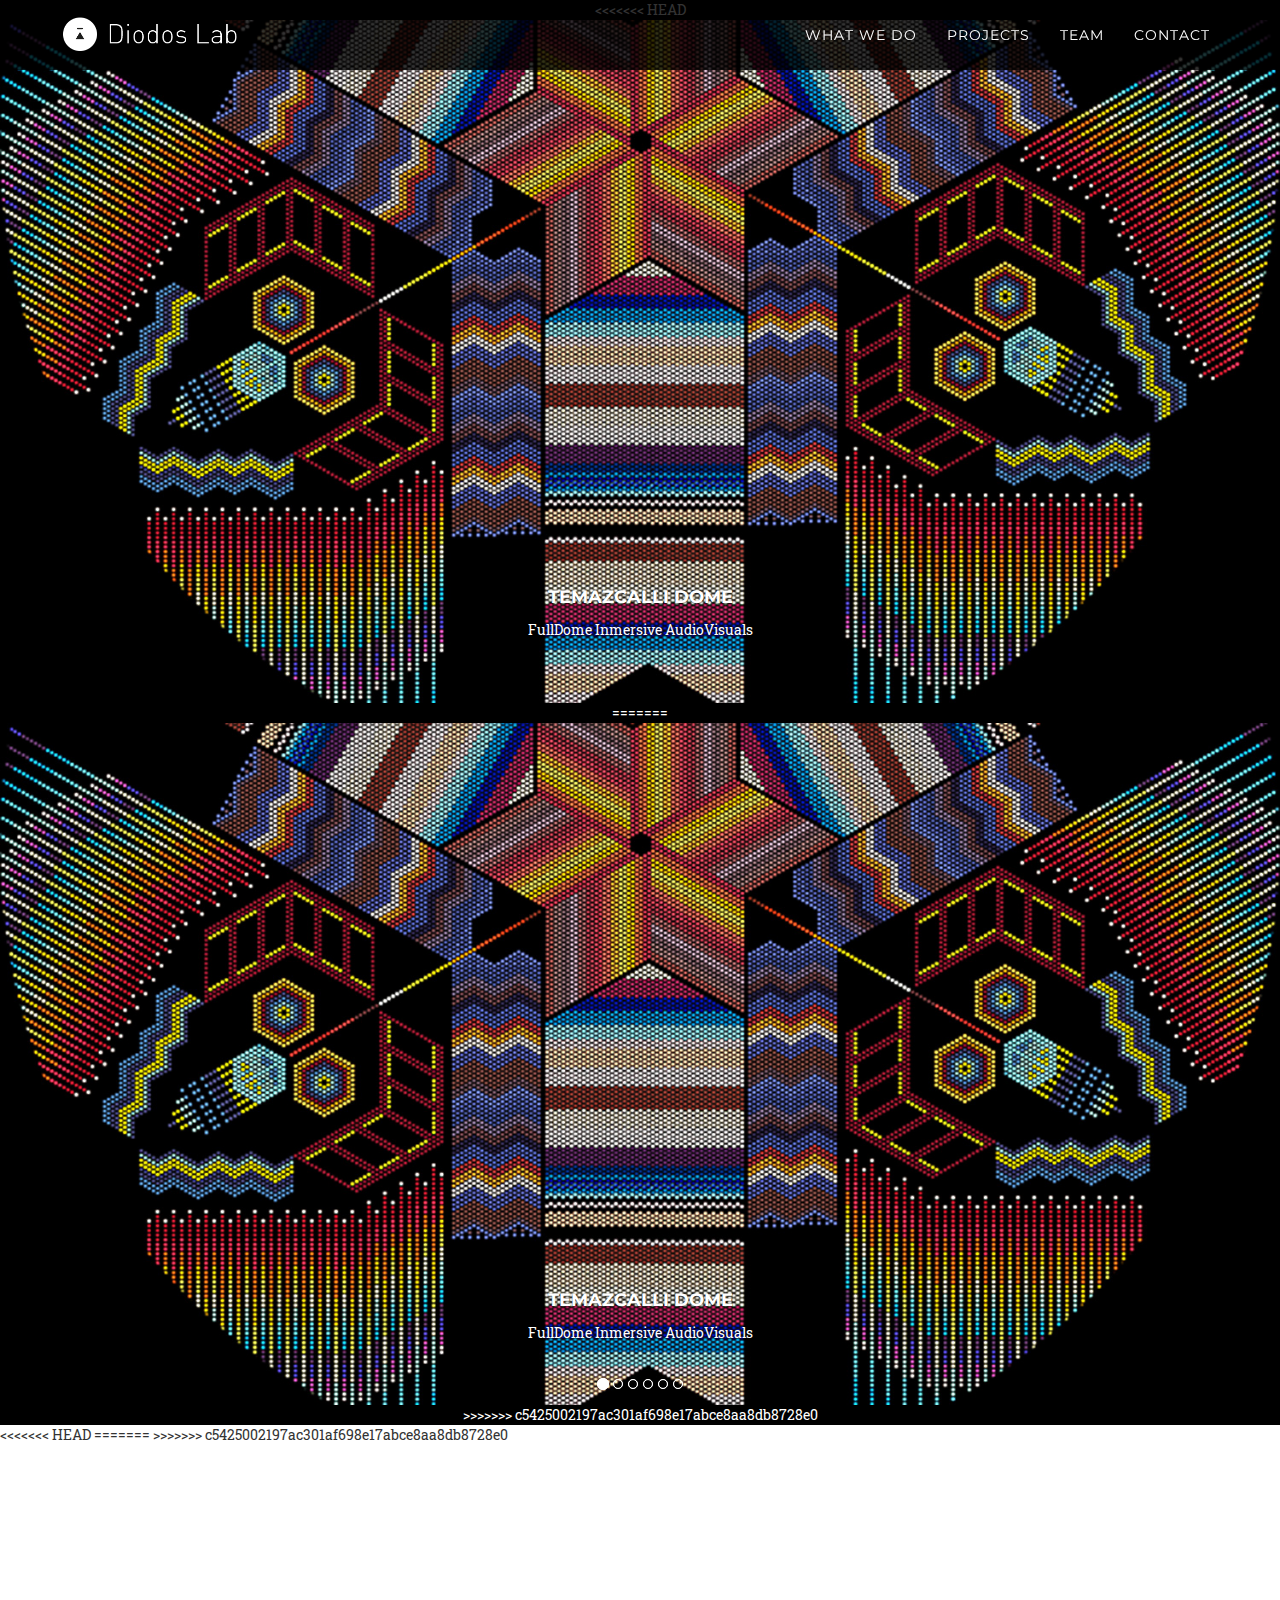
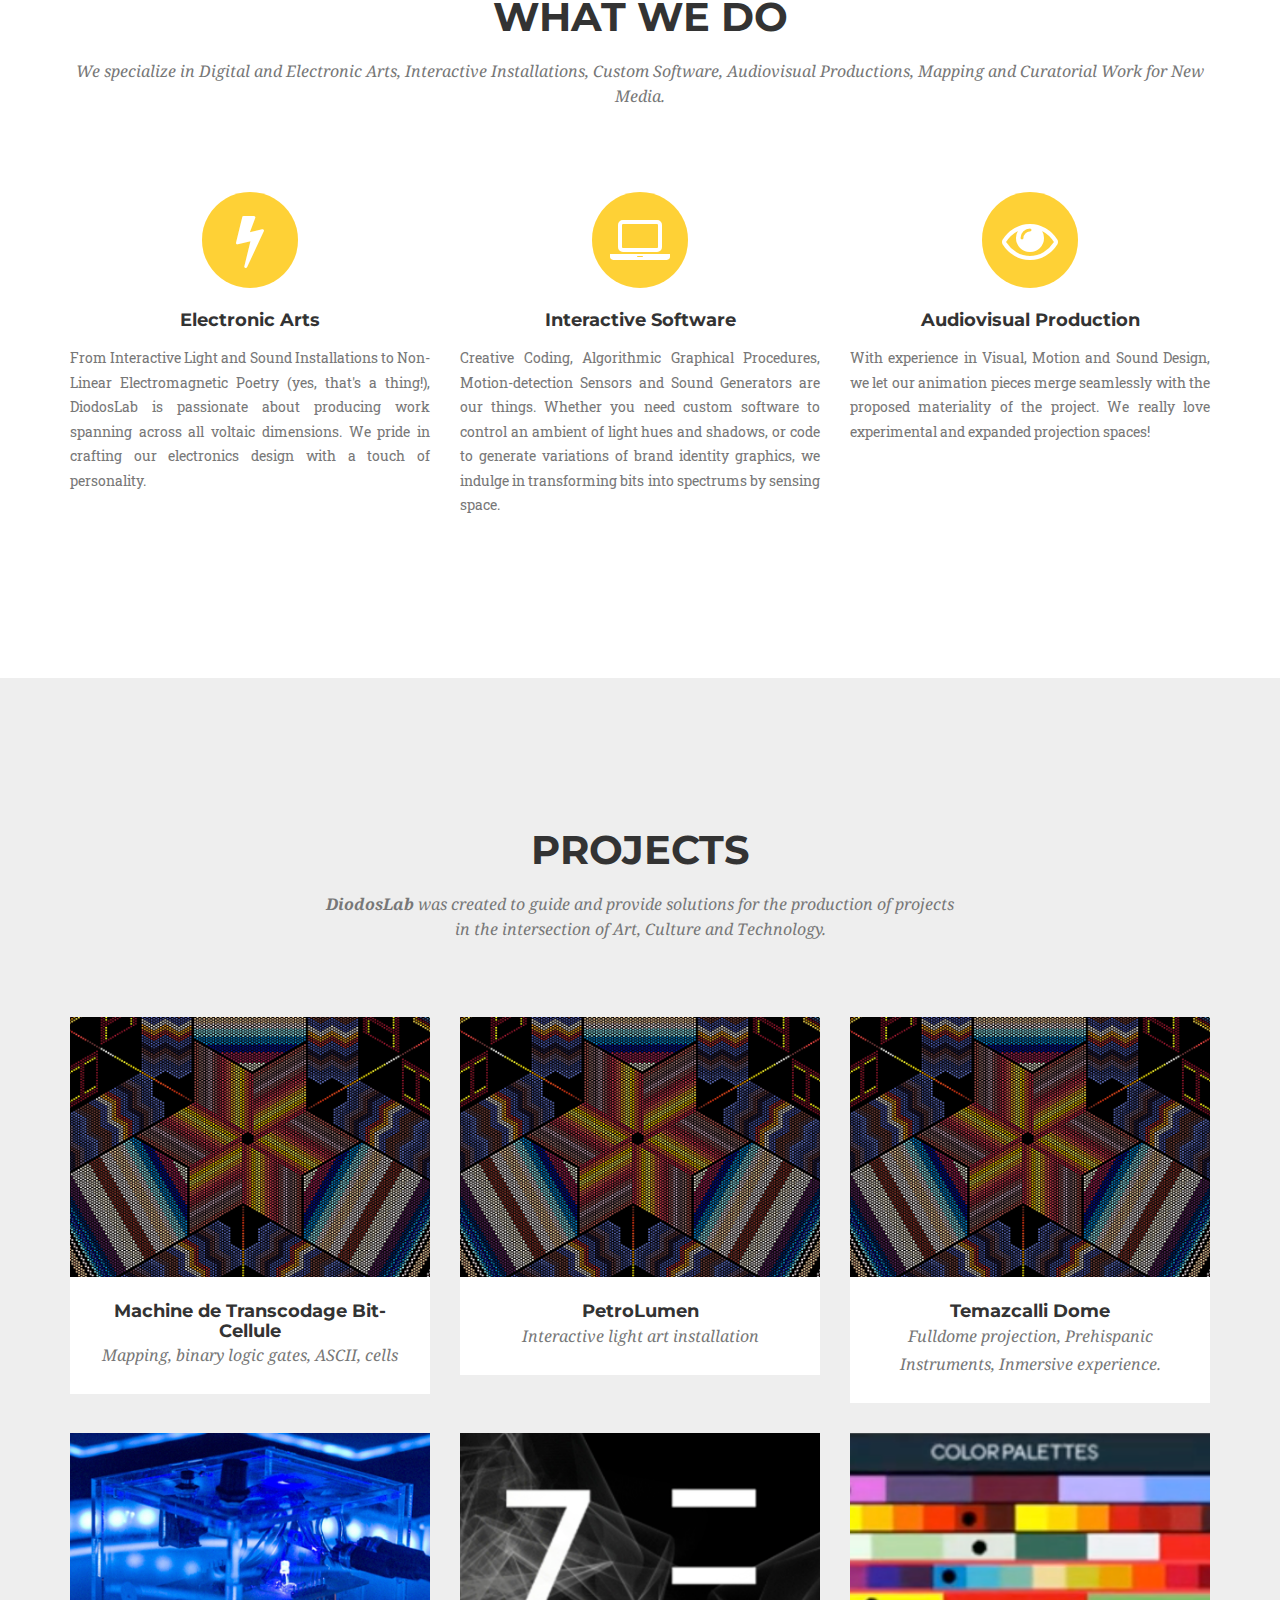
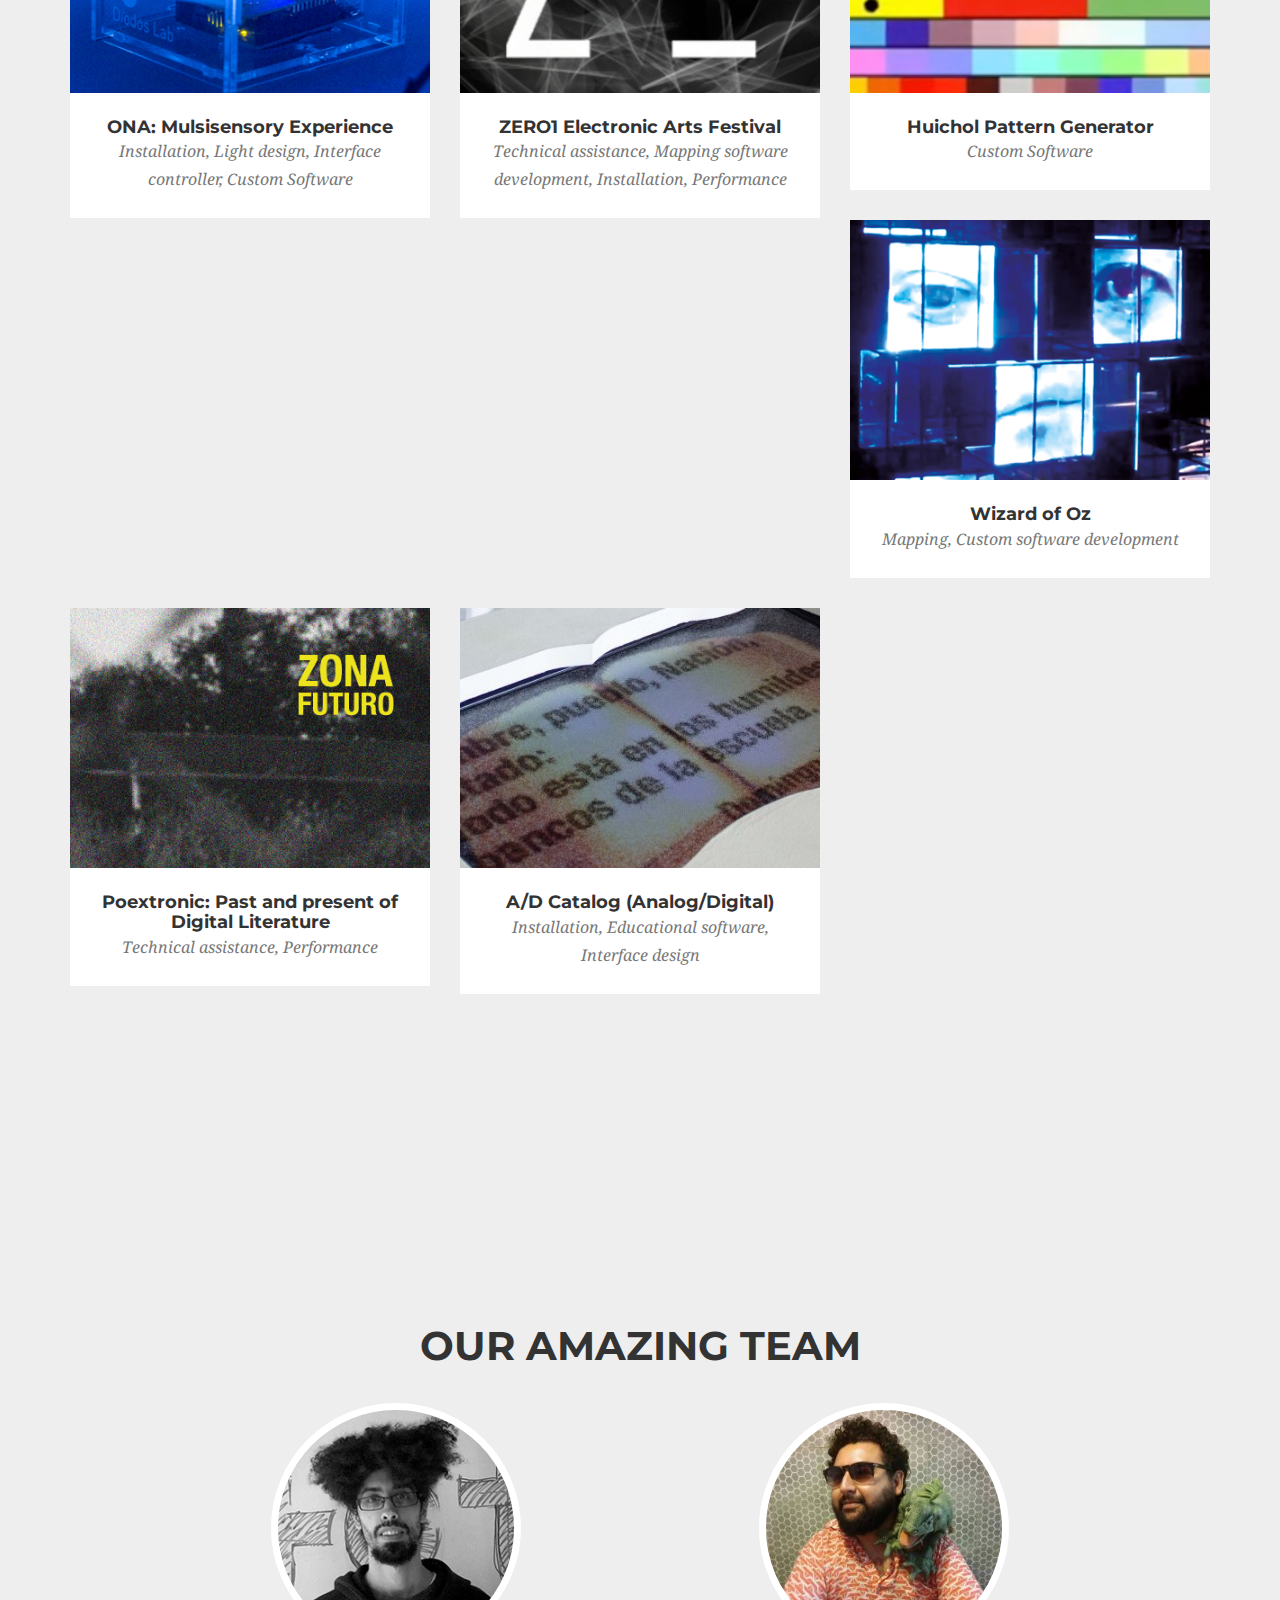
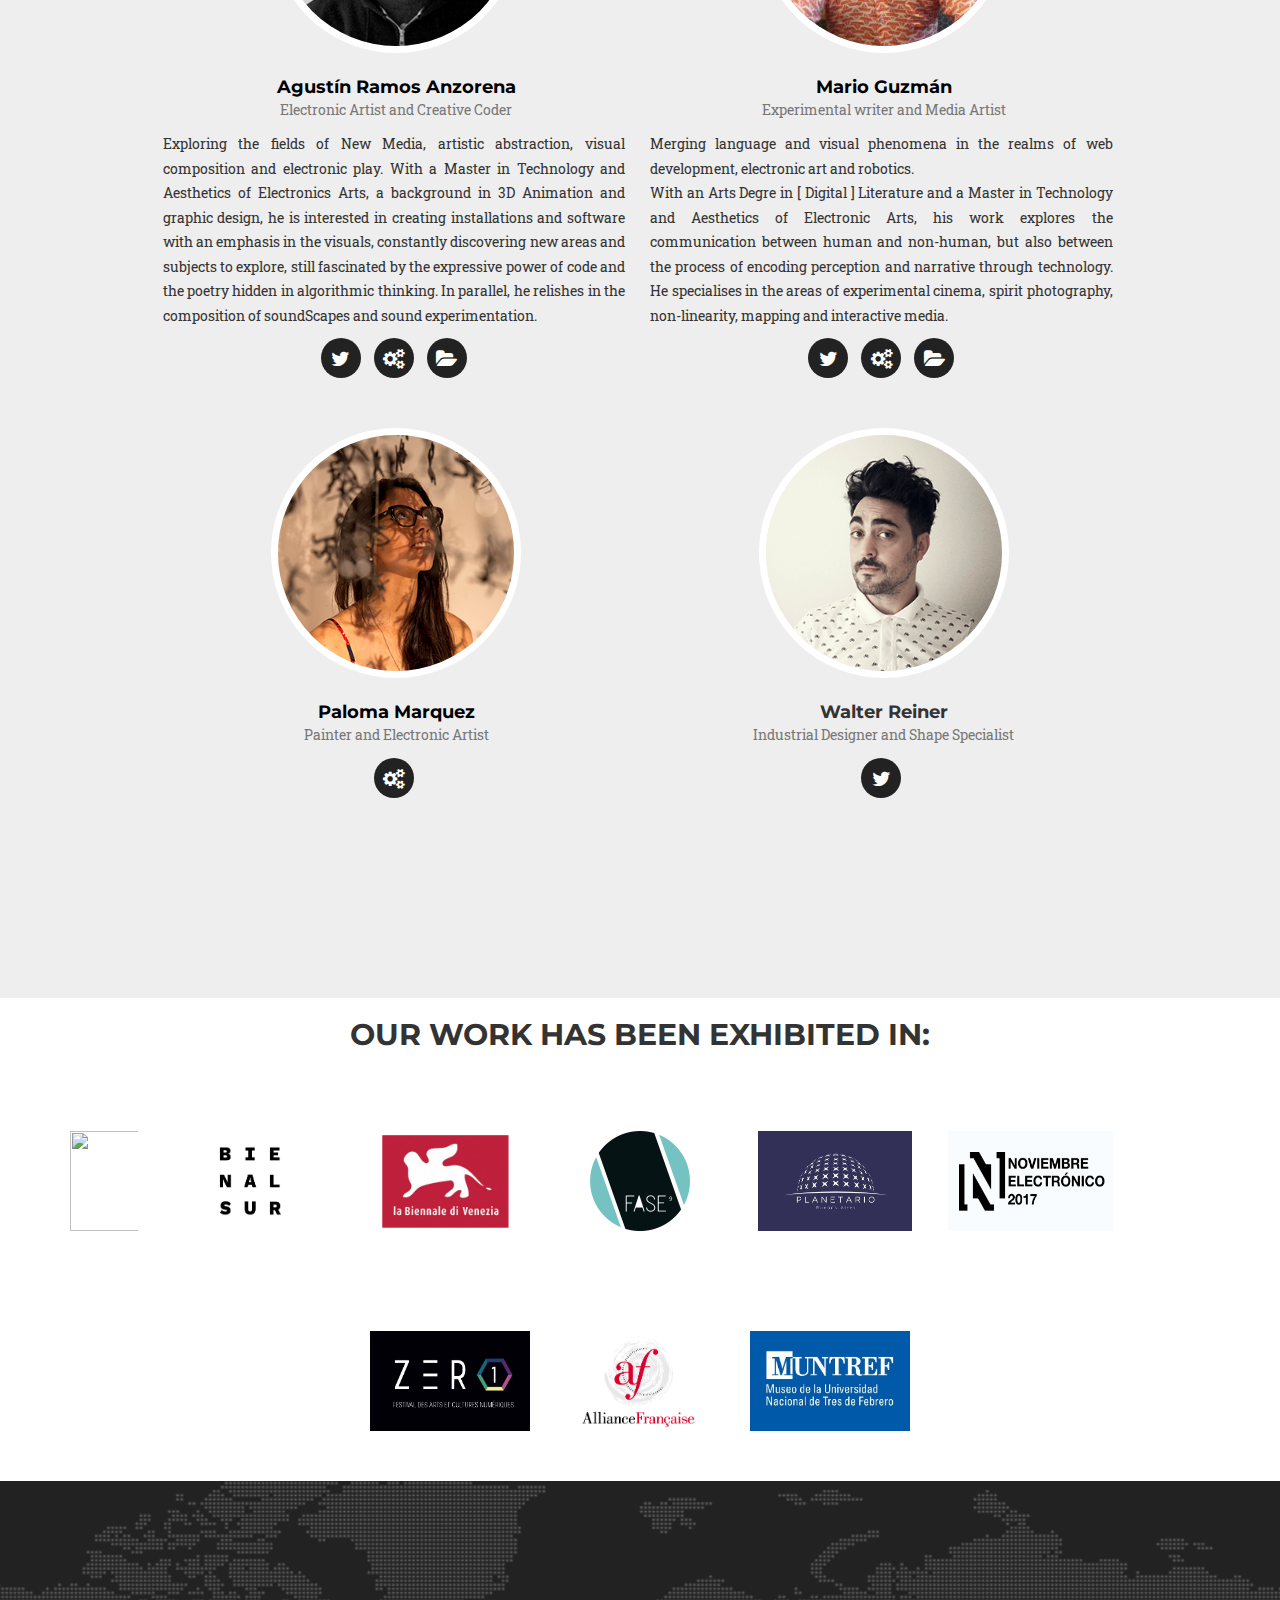
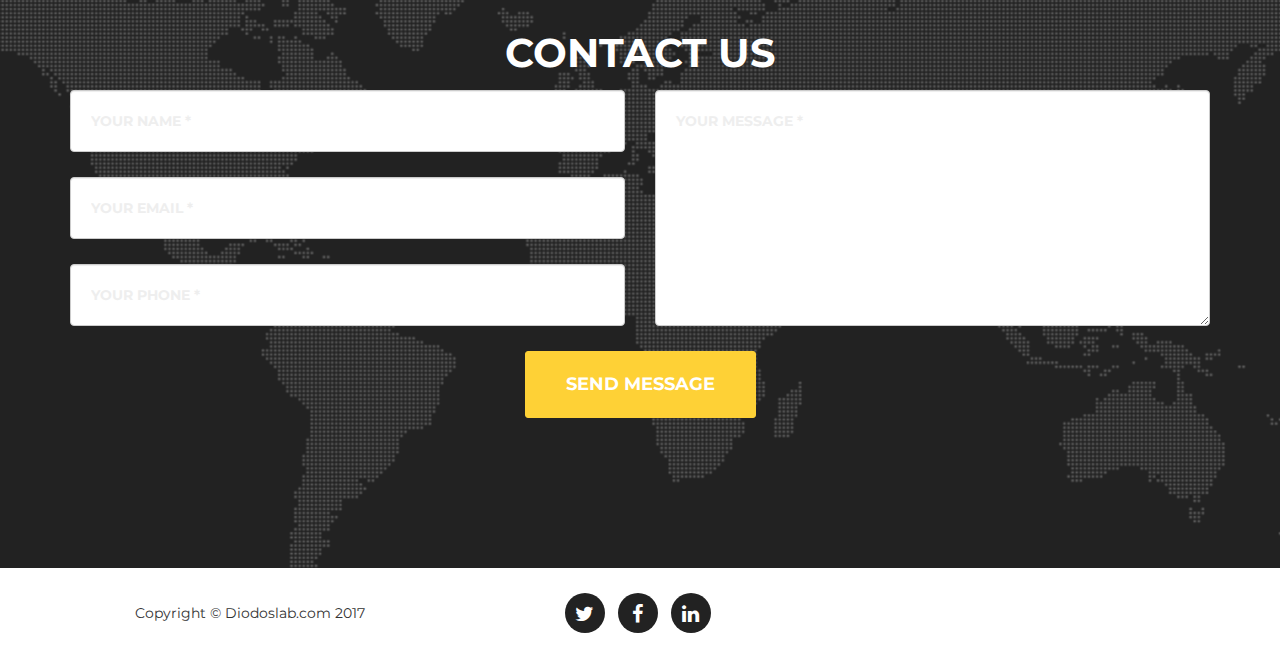
==== index.html @ c1ea4656 "cambio numero de modal" ====
<!DOCTYPE html>
<html lang="en">

<head>

  <meta charset="utf-8">
  <meta http-equiv="X-UA-Compatible" content="IE=edge">
  <meta name="viewport" content="width=device-width, initial-scale=1">
  <meta name="description" content="">
  <meta name="author" content="">

  <title>DiodosLab</title>

  <!-- Bootstrap Core CSS -->
  <link href="vendor/bootstrap/css/bootstrap.min.css" rel="stylesheet">

  <!-- Custom Fonts -->
  <link href="vendor/font-awesome/css/font-awesome.min.css" rel="stylesheet" type="text/css">
  <link href="https://fonts.googleapis.com/css?family=Montserrat:400,700" rel="stylesheet" type="text/css">
  <link href='https://fonts.googleapis.com/css?family=Kaushan+Script' rel='stylesheet' type='text/css'>
  <link href='https://fonts.googleapis.com/css?family=Droid+Serif:400,700,400italic,700italic' rel='stylesheet' type='text/css'>
  <link href='https://fonts.googleapis.com/css?family=Roboto+Slab:400,100,300,700' rel='stylesheet' type='text/css'>

  <!-- Theme CSS -->
  <link href="css/agency.min.css" rel="stylesheet">
  <link href="css/estilos.css" rel="stylesheet">


  <!-- HTML5 Shim and Respond.js IE8 support of HTML5 elements and media queries -->
  <!-- WARNING: Respond.js doesn't work if you view the page via file:// -->
  <!--[if lt IE 9]>
        <script src="https://oss.maxcdn.com/libs/html5shiv/3.7.0/html5shiv.js"></script>
        <script src="https://oss.maxcdn.com/libs/respond.js/1.4.2/respond.min.js"></script>
    <![endif]-->

</head>

<body id="page-top" class="index">

  <!-- Navigation -->
  <nav id="mainNav" class="navbar navbar-default navbar-custom navbar-fixed-top">
    <div class="container">
      <!-- Brand and toggle get grouped for better mobile display -->
      <div class="navbar-header page-scroll">
        <button type="button" class="navbar-toggle" data-toggle="collapse" data-target="#bs-example-navbar-collapse-1">
                    <span class="sr-only">Toggle navigation</span> Menu <i class="fa fa-bars"></i>
                </button>
        <a class="navbar-brand page-scroll" href="#page-top"><img src="img/logos/DiodosLab_Logo_Blanco.png" height="35px"></a>
      </div>

      <!-- Collect the nav links, forms, and other content for toggling -->
      <div class="collapse navbar-collapse" id="bs-example-navbar-collapse-1">
        <ul class="nav navbar-nav navbar-right">
          <li class="hidden">
            <a href="#page-top"></a>
          </li>
          <li>
            <a class="page-scroll" href="#services">What We Do</a>
          </li>
          <li>
            <a class="page-scroll" href="#portfolio">Projects</a>
          </li>
          <!-- <li>
            <a class="page-scroll" href="#about">About</a>
          </li> -->
          <li>
            <a class="page-scroll" href="#team">Team</a>
          </li>
          <li>
            <a class="page-scroll" href="#contact">Contact</a>
          </li>
        </ul>
      </div>
      <!-- /.navbar-collapse -->
    </div>
    <!-- /.container-fluid -->
  </nav>

  <!-- Header -->
  <header>
<<<<<<< HEAD
      <div id="carouselHeader" class="carousel slide" data-ride="carousel">
          <!-- Indicators -->
          <ol class="carousel-indicators">
            <li data-target="#carouselHeader" data-slide-to="0" class="active"></li>
            <li data-target="#carouselHeader" data-slide-to="1"></li>
            <li data-target="#carouselHeader" data-slide-to="2"></li>
            <li data-target="#carouselHeader" data-slide-to="3"></li>
            <li data-target="#carouselHeader" data-slide-to="4"></li>
            <li data-target="#carouselHeader" data-slide-to="5"></li>
          </ol>

          <!-- Wrapper for slides -->
          <div class="carousel-inner">
            <div class="item active">
              <img src="img/coverPics/temazcalli_0.jpg" alt="Temazcalli Dome">
              <div class="carousel-caption">
                <h4>Temazcalli Dome</h4>
                <p>FullDome Inmersive AudioVisuals</p>
              </div>
            </div>

            <div class="item">
              <img src="img/coverPics/onas_0.jpg" alt="Onas Project">
              <div class="carousel-caption">
                <h4>Onas</h4>
                <p>Lighting setup for multisensory experience at Venice Biennale</p>
              </div>
            </div>

            <div class="item">
              <img src="img/coverPics/cristalCosmico_0.jpg" alt="Cosmic Crystal">
              <div class="carousel-caption">
                <h4>Cosmic Crystal</h4>
                <p>Mapping a surreal meditative moment</p>
              </div>
            </div>

            <div class="item">
              <img src="img/coverPics/petroLumen_0.jpg" alt="PetroLumen">
              <div class="carousel-caption">
                <h4>PetroLumen</h4>
                <p>Interactive Light Art Installation</p>
              </div>
            </div>
=======
    <div id="carouselHeader" class="carousel slide" data-ride="carousel">
      <!-- Indicators -->
      <ol class="carousel-indicators">
        <li data-target="#carouselHeader" data-slide-to="0" class="active"></li>
        <li data-target="#carouselHeader" data-slide-to="1"></li>
        <li data-target="#carouselHeader" data-slide-to="2"></li>
        <li data-target="#carouselHeader" data-slide-to="3"></li>
        <li data-target="#carouselHeader" data-slide-to="4"></li>
        <li data-target="#carouselHeader" data-slide-to="5"></li>
      </ol>

      <!-- Wrapper for slides -->
      <div class="carousel-inner">
        <div class="item active">
          <img src="img/coverPics/temazcalli_0.jpg" alt="Temazcalli Dome">
          <div class="carousel-caption">
            <h4>Temazcalli Dome</h4>
            <p>FullDome Inmersive AudioVisuals</p>
          </div>
        </div>

        <div class="item">
          <img src="img/coverPics/onas_0.jpg" alt="Onas Project">
          <div class="carousel-caption">
            <h4>Onas</h4>
            <p>Lighting setup for multisensory experience at Venice Biennale</p>
          </div>
        </div>
>>>>>>> c5425002197ac301af698e17abce8aa8db8728e0

        <div class="item">
          <img src="img/coverPics/cristalCosmico_0.jpg" alt="Cosmic Crystal">
          <div class="carousel-caption">
            <h4>Cosmic Crystal</h4>
            <p>Mapping a surreal meditative moment</p>
          </div>
        </div>

        <div class="item">
          <img src="img/coverPics/petroLumen_0.jpg" alt="PetroLumen">
          <div class="carousel-caption">
            <h4>PetroLumen</h4>
            <p>Interactive Light Art Installation</p>
          </div>
        </div>

        <div class="item">
          <img src="img/coverPics/quetzaBot_0.jpg" alt="Quetzacoatl-bot">
          <div class="carousel-caption">
            <h4>Quetzalcoatl-bot</h4>
            <p>Robotic and sensory Art Installation</p>
          </div>
<<<<<<< HEAD

          <!-- Left and right controls -->
          <!-- <a class="left carousel-control" href="#carouselHeader" data-slide="prev">
=======
        </div>

        <div class="item">
          <img src="img/coverPics/wizard_0.jpg" alt="Wizard of Oz">
          <div class="carousel-caption">
            <h4>Wizard of Oz</h4>
            <p>Mapping Installation for Architectural Studies</p>
          </div>
        </div>
      </div>

      <!-- Left and right controls -->
      <!-- <a class="left carousel-control" href="#carouselHeader" data-slide="prev">
>>>>>>> c5425002197ac301af698e17abce8aa8db8728e0
            <span class="glyphicon glyphicon-chevron-left"></span>
            <span class="sr-only">Previous</span>
          </a>
          <a class="right carousel-control" href="#carouselHeader" data-slide="next">
            <span class="glyphicon glyphicon-chevron-right"></span>
            <span class="sr-only">Next</span>
          </a> -->
    </div>
    <!-- <div class="container">
      <div class="intro-text">
        <div class="intro-lead-in">Welcome to Diodos Lab</div>
        <div class="intro-heading">We make new media shine!</div>
        <a href="#services" class="page-scroll btn btn-xl">Tell Me More</a>
      </div>
    </div> -->
  </header>

  <!-- <div class="row"> -->

<<<<<<< HEAD
    <!-- </div> -->
=======
  <!-- </div> -->
>>>>>>> c5425002197ac301af698e17abce8aa8db8728e0
  <!-- Services Section -->
  <section id="services">
    <div class="container">
      <div class="row">
        <div class="col-lg-12 text-center">
          <h2 class="section-heading">What We Do</h2>
          <h3 class="section-subheading text-muted">We specialize in Digital and Electronic Arts, Interactive Installations, Custom Software, Audiovisual Productions, Mapping and Curatorial Work for New Media.
        </div>
      </div>
      <div class="row text-center">
        <div class="col-md-4">
            <span class="fa-stack fa-4x">
                          <i class="fa fa-circle fa-stack-2x text-primary"></i>
                          <i class="fa fa-bolt fa-stack-1x fa-inverse"></i>
                      </span>
            <h4 class="service-heading">Electronic Arts</h4>
            <p class="text-muted text-justify">From Interactive Light and Sound Installations to Non-Linear Electromagnetic Poetry (yes, that's a thing!), DiodosLab is passionate about producing work spanning across all voltaic dimensions.
              We pride in crafting our electronics design with a touch of personality.</p>
        </div>
          <div class="col-md-4">
              <span class="fa-stack fa-4x">
                            <i class="fa fa-circle fa-stack-2x text-primary"></i>
                            <i class="fa fa-laptop fa-stack-1x fa-inverse"></i>
                        </span>
              <h4 class="service-heading">Interactive Software</h4>
              <p class="text-muted text-justify">Creative Coding, Algorithmic Graphical Procedures, Motion-detection Sensors and Sound Generators are our things.
                Whether you need custom software to control an ambient of light hues and shadows, or code to generate variations of brand identity graphics, we indulge in transforming bits into spectrums by sensing space.</p>
            </div>
        <div class="col-md-4">
          <span class="fa-stack fa-4x">
                        <i class="fa fa-circle fa-stack-2x text-primary"></i>
                        <i class="fa fa-eye fa-stack-1x fa-inverse"></i>
                    </span>
          <h4 class="service-heading">Audiovisual Production</h4>
          <p class="text-muted text-justify">With experience in Visual, Motion and Sound Design, we let our animation pieces merge seamlessly with the proposed materiality of the project. We really love experimental and expanded projection spaces!</p>
        </div>
      </div>
    </div>
  </section>

  <!-- Portfolio Grid Section -->

  <section id="portfolio" class="bg-light-gray">
    <div class="container">

      <div class="row">
        <div class="col-lg-12 text-center">
          <h2 class="section-heading">Projects</h2>
          <h3 class="section-subheading text-muted"><strong>DiodosLab</strong> was created to guide and provide solutions for the production of projects<br> in the intersection of Art, Culture and Technology.</h3>
        </div>
      </div>

      <div class="row">

        <div class="col-md-4 col-sm-6 portfolio-item">
          <a href="#portfolioModal9" class="portfolio-link" data-toggle="modal">
            <div class="portfolio-hover">
              <div class="portfolio-hover-content">
                <i class="fa fa-plus fa-3x"></i>
              </div>
            </div>
            <img src="img/portfolio/temazcalli/temazcalli_1.png" class="img-responsive" alt="">
          </a>
          <div class="portfolio-caption">
            <h4>Machine de Transcodage Bit-Cellule</h4>
            <p class="text-muted">Mapping, binary logic gates, ASCII, cells</p>
          </div>
        </div>

        <div class="col-md-4 col-sm-6 portfolio-item">
          <a href="#portfolioModal1" class="portfolio-link" data-toggle="modal">
            <div class="portfolio-hover">
              <div class="portfolio-hover-content">
                <i class="fa fa-plus fa-3x"></i>
              </div>
            </div>
            <img src="img/portfolio/temazcalli/temazcalli_1.png" class="img-responsive" alt="">
          </a>
          <div class="portfolio-caption">
            <h4>PetroLumen</h4>
            <p class="text-muted">Interactive light art installation</p>
          </div>
        </div>



        <div class="col-md-4 col-sm-6 portfolio-item">
          <a href="#portfolioModal1" class="portfolio-link" data-toggle="modal">
            <div class="portfolio-hover">
              <div class="portfolio-hover-content">
                <i class="fa fa-plus fa-3x"></i>
              </div>
            </div>
            <img src="img/portfolio/temazcalli/temazcalli_1.png" class="img-responsive" alt="">
          </a>
          <div class="portfolio-caption">
            <h4>Temazcalli Dome</h4>
            <p class="text-muted">Fulldome projection, Prehispanic Instruments, Inmersive experience.</p>
          </div>
        </div>


        <div class="col-md-4 col-sm-6 portfolio-item">
          <a href="#portfolioModal2" class="portfolio-link" data-toggle="modal">
            <div class="portfolio-hover">
              <div class="portfolio-hover-content">
                <i class="fa fa-plus fa-3x"></i>
              </div>
            </div>
            <img src="img/portfolio/ona/onas-fotos-2-of-4.jpg" class="img-responsive" alt="">
          </a>
          <div class="portfolio-caption">
            <h4>ONA: Mulsisensory Experience</h4>
            <p class="text-muted">Installation, Light design, Interface controller, Custom Software</p>
          </div>
        </div>

        <div class="col-md-4 col-sm-6 portfolio-item">
          <a href="#portfolioModal3" class="portfolio-link" data-toggle="modal">
            <div class="portfolio-hover">
              <div class="portfolio-hover-content">
                <i class="fa fa-plus fa-3x"></i>
              </div>
            </div>
            <img src="img/portfolio/zero1/zero1.png" class="img-responsive" alt="">
          </a>
          <div class="portfolio-caption">
            <h4>ZERO1 Electronic Arts Festival</h4>
            <p class="text-muted">Technical assistance, Mapping software development, Installation, Performance</p>
          </div>
        </div>

        <div class="col-md-4 col-sm-6 portfolio-item">
          <a href="#portfolioModal4" class="portfolio-link" data-toggle="modal">
            <div class="portfolio-hover">
              <div class="portfolio-hover-content">
                <i class="fa fa-plus fa-3x"></i>
              </div>
            </div>
            <img src="img/portfolio/huichol_generator/huichol_generator_mini.png" class="img-responsive" alt="">
          </a>
          <div class="portfolio-caption">
            <h4>Huichol Pattern Generator</h4>
            <p class="text-muted">Custom Software</p>
          </div>
        </div>
        <div class="col-md-4 col-sm-6 portfolio-item">
          <a href="#portfolioModal5" class="portfolio-link" data-toggle="modal">
            <div class="portfolio-hover">
              <div class="portfolio-hover-content">
                <i class="fa fa-plus fa-3x"></i>
              </div>
            </div>
            <img src="img/portfolio/wizard_of_oz/wizard.png" class="img-responsive" alt="">
          </a>
          <div class="portfolio-caption">
            <h4>Wizard of Oz</h4>
            <p class="text-muted">Mapping, Custom software development</p>
          </div>
        </div>

        <div class="col-md-4 col-sm-6 portfolio-item">
          <a href="#portfolioModal6" class="portfolio-link" data-toggle="modal">
            <div class="portfolio-hover">
              <div class="portfolio-hover-content">
                <i class="fa fa-plus fa-3x"></i>
              </div>
            </div>
            <img src="img/portfolio/poextronica/banner_poextronica_mini.jpg" class="img-responsive" alt="">
          </a>
          <div class="portfolio-caption">
            <h4>Poextronic: Past and present of Digital Literature</h4>
            <p class="text-muted">Technical assistance, Performance</p>
          </div>
        </div>

        <div class="col-md-4 col-sm-6 portfolio-item">
          <a href="#portfolioModal7" class="portfolio-link" data-toggle="modal">
            <div class="portfolio-hover">
              <div class="portfolio-hover-content">
                <i class="fa fa-plus fa-3x"></i>
              </div>
            </div>
            <img src="img/portfolio/biblioteca/catalogo-baja-4-of-9.jpg" class="img-responsive" alt="">
          </a>
          <div class="portfolio-caption">
            <h4>A/D Catalog (Analog/Digital)</h4>
            <p class="text-muted">Installation, Educational software, Interface design</p>
          </div>
        </div>

      </div>

    </div>

</section>

  <!-- Team Section -->
  <section id="team" class="bg-light-gray">
    <div class="container">
      <div class="row">
        <div class="col-lg-12 text-center">
          <h2 class="section-heading">Our Amazing Team</h2>
          <br>
          <!-- <h3 class="section-subheading text-muted">Lorem ipsum dolor sit amet consectetur.</h3> -->
        </div>
      </div>
      <div class="row">
        <!-- <div class="col-sm-4">
                    <div class="team-member">
                        <img src="img/team/1.jpg" class="img-responsive img-circle" alt="">
                        <h4>Kay Garland</h4>
                        <p class="text-muted">Lead Designer</p>
                        <ul class="list-inline social-buttons">
                            <li><a href="#"><i class="fa fa-twitter"></i></a>
                            </li>
                            <li><a href="#"><i class="fa fa-facebook"></i></a>
                            </li>
                            <li><a href="#"><i class="fa fa-linkedin"></i></a>
                            </li>
                        </ul>
                    </div>
                </div> -->

        <!-- TEAM AGUSTIN -->
        <div class="col-sm-5 col-sm-offset-1">
          <div class="team-member">
            <img src="img/team/agus.jpg" class="img-responsive img-circle" alt="Agustín Ramos Anzorena" height="250" width="250">
            <a href="http://www.pleek.net/" style="color: rgb(0,0,0)">
              <h4>Agustín Ramos Anzorena</h4></a>
            <p class="text-muted">Electronic Artist and Creative Coder</p>
            <ul class="list-inline social-buttons">
              <div class="text-justify">
                <p>Exploring the fields of New Media, artistic abstraction, visual composition and electronic play. With a Master in Technology and Aesthetics of Electronics Arts, a background in 3D Animation and graphic design, he is interested in creating
                  installations and software with an emphasis in the visuals, constantly discovering new areas and subjects to explore, still fascinated by the expressive power of code and the poetry hidden in algorithmic thinking. In parallel, he relishes
                  in the composition of soundScapes and sound experimentation.</p>
                <!-- <p>With a Master in Technology and Aesthetics of Electronics Arts, Agustín Ramos Anzorena is an electronic artist that loves to explores light, shape and abstraction in visual composition. He is interested in the creation of small to medium spatial immersive experiences, as well as in the nature of computational procedures.<br>
                  He also dictates subjects on Creative Programming techniques at Masters level at the National University of Tres de Febrero (UNTREF).<br><br>
                    His residencies and artistic development programmes include: School for Poetic Computation (New York, USA), Center for Digital Arts and Experimental Media (University of Washington, Seattle, USA), Centre Intermondes “Espace International de Résidence Artistique” within Festival Zero1 (La Rochelle, France), the Understanding Visual Music International Conference for FullDome Projections, and the 2018/2019 INNOVART French/Argentinian Programme for artistic and scientific innovation research grant.<br><br>
                    His work has been exhibited in electronic art festivals in Buenos Aires, New York, France, Mexico and Brazil.</p> -->
              </div>
              <li><a href="#"><i class="fa fa-twitter"></i></a>
              </li>
              <li><a href="http://www.pleek.net/"><i class="fa fa-gears"></i></a>
              </li>
              <li><a href="http://www.pleek.net/"><i class="fa fa-folder-open"></i></a>
              </li>
            </ul>
          </div>
        </div>

        <!-- TEAM MARIO -->
        <div class="col-sm-5 col-sm-offset-">
          <div class="team-member">
            <img src="img/team/mario.jpg" class="img-responsive img-circle" alt="Mario Guzman" height="250" width="250">

            <a href="http://www.mario-guzman.com" style="color: rgb(0,0,0)">
              <h4>Mario Guzmán</h4></a>
            <p class="text-muted">Experimental writer and Media Artist</p>
            <ul class="list-inline social-buttons">
              <div class="text-justify">
                <p>Merging language and visual phenomena in the realms of web development, electronic art and robotics. <br> With an Arts Degre in [ Digital ] Literature and a Master in Technology and Aesthetics of Electronic Arts, his work explores the
                  communication between human and non-human, but also between the process of encoding perception and narrative through technology. He specialises in the areas of experimental cinema, spirit photography, non-linearity, mapping and interactive
                  media.
                </p>
              </div>
              <li><a href="https://twitter.com/marioguzzzman"><i class="fa fa-twitter"></i></a>
              </li>
              <li><a href="http://www.mario-guzman.com"><i class="fa fa-gears"></i></a>
              </li>
              <li><a href="https://about.me/mario.guzman"><i class="fa fa-folder-open"></i></a>
              </li>
            </ul>
          </div>
        </div>
      </div>

      <div class="row">

        <!-- TEAM PALOMA -->
        <div class="col-sm-5 col-sm-offset-1">
          <div class="team-member">
            <img src="img/team/paloma.png" class="img-responsive img-circle" alt="Paloma Marquez" height="250" width="250">

            <a href="http://www.palomamarquez.com.ar" style="color: rgb(0,0,0)">
              <h4>Paloma Marquez</h4></a>
            <p class="text-muted">Painter and Electronic Artist</p>
            <ul class="list-inline social-buttons">
              <div class="text-justify">
                <!-- <p>PALOMA MARQUEZ PROFILE DESCRIPTION</p> -->
              </div>
              <!-- <li><a href="https://twitter.com/marioguzzzman"><i class="fa fa-twitter"></i></a>
              </li> -->
              <li><a href="http://www.palomamarquez.com.ar"><i class="fa fa-gears"></i></a>
                <!-- </li>
              <li><a href="#"><i class="fa fa-folder-open"></i></a>
              </li> -->
            </ul>
          </div>
        </div>

        <!-- TEAM WALO -->
        <div class="col-sm-5 col-sm-offset-">
          <div class="team-member">
            <img src="img/team/walter.png" class="img-responsive img-circle" alt="Walter Reiner" height="250" width="250">
            <h4>Walter Reiner</h4>
            <p class="text-muted">Industrial Designer and Shape Specialist</p>
            <ul class="list-inline social-buttons">
              <div class="text-justify">
                <!-- <p>WALTER REINER PROFILE DESCRIPTION</p> -->
              </div>
              <li><a href="https://twitter.com/walter_reiner"><i class="fa fa-twitter"></i></a>

            </ul>
          </div>
        </div>
      </div>
      <!-- <div class="row">
        <div class="col-lg-8 col-lg-offset-2 text-center">
          <p class="large text-muted">Lorem ipsum dolor sit amet, consectetur adipisicing elit. Aut eaque, laboriosam veritatis, quos non quis ad perspiciatis, totam corporis ea, alias ut unde.</p>
        </div>
      </div> -->
    </div>
  </section>

  <!-- Clients Aside -->
  <aside class="clients">
    <div class="container">
      <div class="row">
        <div class="col-lg-12 text-center">
          <h2 class="section-heading">Our work has been exhibited in:</h2>
          <br>

        </div>
        <div class="col-md-1 col-sm-3">
          <img src="" class="logos-clientes img-responsive img-centered" width="300" height="300" alt="">
        </div>

        <div class="col-md-2 col-sm-6">
          <img src="img/logos/bienal_sur_mini_logo.jpg" class="img-large logos-clientes img-responsive img-centered" alt="">
        </div>

        <div class="col-md-2 col-sm-6">
          <img src="img/logos/biennale-venice-2015-logo.jpg" class=" logos-clientes  img-responsive img-centered" alt="">
        </div>
        <div class="col-md-2 col-sm-6">
          <img src="img/logos/fase_9_logo.jpg" class=" logos-clientes img-responsive img-centered" alt="">
        </div>
        <div class="col-md-2 col-sm-6">
          <img src="img/logos/planetario_bas_logo.jpg" class=" logos-clientes img-responsive img-centered" alt="">
        </div>
        <div class="col-md-2 col-sm-6">
          <img src="img/logos/noviembre_electronico_logo.jpg" class="invert logos-clientes img-responsive img-centered" alt="">
        </div>

        <!-- ROW 1 -->
      </div>

      <div class="row">
        <div class="col-lg-12 text-center">
          <!-- VACIO SOLO PARA ESPACIO -->
          <div class="col-md-3 col-sm-3">
            <img src="" class="logos-clientes img-responsive img-centered" alt="">
          </div>

          <div class="col-md-2 col-sm-6">
            <img src="img/logos/zero1_logo.jpg" class="logos-clientes img-responsive img-centered" alt="">
          </div>
          <div class="col-md-2 col-sm-6">
            <img src="img/logos/alliance-francaise.jpg" class="logos-clientes img-responsive img-centered" alt="">
          </div>
          <div class="col-md-2 col-sm-6">
            <img src="img/logos/muntref_logo.jpg" class="logos-clientes img-responsive img-centered" alt="">
          </div>
        </div>
      </div>
    </div>
  </aside>

  <!-- Contact Section -->
  <section id="contact">
    <div class="container">
      <div class="row">
        <div class="col-lg-12 text-center">
          <h2 class="section-heading">Contact Us</h2>
          <!-- <h3 class="section-subheading text-muted">Lorem ipsum dolor sit amet consectetur.</h3> -->
        </div>
      </div>
      <div class="row">
        <div class="col-lg-12">
          <form name="sentMessage" id="contactForm" novalidate>
            <div class="row">
              <div class="col-md-6">
                <div class="form-group">
                  <input type="text" class="form-control" placeholder="Your Name *" id="name" required data-validation-required-message="Please enter your name.">
                  <p class="help-block text-danger"></p>
                </div>
                <div class="form-group">
                  <input type="email" class="form-control" placeholder="Your Email *" id="email" required data-validation-required-message="Please enter your email address.">
                  <p class="help-block text-danger"></p>
                </div>
                <div class="form-group">
                  <input type="tel" class="form-control" placeholder="Your Phone *" id="phone" required data-validation-required-message="Please enter your phone number.">
                  <p class="help-block text-danger"></p>
                </div>
              </div>
              <div class="col-md-6">
                <div class="form-group">
                  <textarea class="form-control" placeholder="Your Message *" id="message" required data-validation-required-message="Please enter a message."></textarea>
                  <p class="help-block text-danger"></p>
                </div>
              </div>
              <div class="clearfix"></div>
              <div class="col-lg-12 text-center">
                <div id="success"></div>
                <button type="submit" class="btn btn-xl">Send Message</button>
              </div>
            </div>
          </form>
        </div>
      </div>
    </div>
  </section>


  <footer>
    <div class="container">
      <div class="row">
        <div class="col-md-4">
          <span class="copyright">Copyright &copy; Diodoslab.com 2017</span>
        </div>
        <div class="col-md-4">
          <ul class="list-inline social-buttons">
            <li><a href="#"><i class="fa fa-twitter"></i></a>
            </li>
            <li><a href="#"><i class="fa fa-facebook"></i></a>
            </li>
            <li><a href="#"><i class="fa fa-linkedin"></i></a>
            </li>
          </ul>
        </div>
        <div class="col-md-4">
          <!-- <ul class="list-inline quicklinks">
            <li><a href="#">Privacy Policy</a>
            </li>
            <li><a href="#">Terms of Use</a>
            </li>
          </ul> -->
        </div>
      </div>
    </div>
  </footer>

  <!-- Portfolio Modals -->
  <!-- Use the modals below to showcase details about your portfolio projects! -->

  <!-- Portfolio Modal 8 -->
  <!-- PETROLUMEN -->
  <div class="portfolio-modal modal fade" id="portfolioModal8" tabindex="-1" role="dialog" aria-hidden="true">
    <div class="modal-dialog">
      <div class="modal-content">
        <div class="close-modal" data-dismiss="modal">
          <div class="lr">
            <div class="rl">
            </div>
          </div>
        </div>
        <div class="container">
          <div class="row">
            <div class="col-lg-8 col-lg-offset-2">
              <div class="modal-body">
                <!-- Project Details Go Here -->
                <h2>PetroLumen</h2>
                <p class="item-intro text-muted"> Interactive Light Art Installation</p>

                <img class="img-responsive img-centered" src="img/portfolio/temazcalli/fondo4-temaz.jpg" alt="">
                <br>
                <p class="lead text-muted text-justify">Rocks are historical and everlasting witnesses of all of nature's geological cycles. Static and inert, they are prime elements of geological studies, for they have become holders of the planet's ancestral knowledge and life.
PetroLumen seeks to express the metaphor of Earth's old and continuous natural cycles as variations of light embedded inside translucent rocks. The periodic motion in the ring represents all manners of cycles; from water, to air, to carbon cycles.

An evolving and fluid pattern shimmers, as it invites the viewer to approach the ring, and become part of the flow. As the installation senses man's presence, it attempts to subtly remind him of his existence along Earth's cycles.

PetroLumen's ethereal rhythm and gentle pulse invites for a calm contemplation of the metaphor of oneself in relation to our home planet.</p>
                <br>
                <img class="img-responsive img-centered" src="img/portfolio/temazcalli/Chaman-4K_conMarcoCircular.png" alt="">

                <h5 class= "text-justify">Exhibitions</h5>

                <p class="description text-justify">
                   <strong>Instancias Exhibitions. </strong><span class="text-muted">MUNTREF Museum, <small> Caseros, Argentina,2018</small>
                </span><br />

                <strong>FASE9 Festival. </strong>
                  <span class="text-muted">Centro Cultural de la Ciencia, <small> Buenos Aires, 2017</small>
                </span><br />

                <strong>Central Park's Open Workshops</strong><span class="text-muted"> Barracas, <small> Buenos Aires, Argentina, 2017.</small></span><br />

                <h5 class ="text-justify">Credits</h5>
                <p class="description text-justify"><strong>Project Lead and Aesthetic Development:</strong><span class="text-muted">Agustín Ramos Anzorena, Paloma Marquez </span><br>
                <strong>Software and Electronics Programming:</strong> <span class="text-muted">Agustín Ramos Anzorena </span><br>
                <strong>Rock Sculping and Modelling:</strong><span class="text-muted">Paloma Marquez </span><br> <strong>Production:</strong> <span class="text-muted">Diodos Lab</span>
                </p>
                <br><br>

                <button type="button" class="btn btn-primary" data-dismiss="modal"><i class="fa fa-times"></i> Close Project</button>
              </div>
            </div>
          </div>
        </div>
      </div>
    </div>
  </div>

  <!-- Portfolio Modal 1 -->
  <!-- TEMAZCALLI DOME -->
  <div class="portfolio-modal modal fade" id="portfolioModal1" tabindex="-1" role="dialog" aria-hidden="true">
    <div class="modal-dialog">
      <div class="modal-content">
        <div class="close-modal" data-dismiss="modal">
          <div class="lr">
            <div class="rl">
            </div>
          </div>
        </div>
        <div class="container">
          <div class="row">
            <div class="col-lg-8 col-lg-offset-2">
              <div class="modal-body">
                <!-- Project Details Go Here -->
                <h2>Temazcalli Dome</h2>
                <p class="item-intro text-muted">Fulldome projection, Prehispanic Instruments, Inmersive experience.</p>

                <iframe src="https://player.vimeo.com/video/199064724" width="640" height="640" frameborder="0" webkitallowfullscreen mozallowfullscreen allowfullscreen></iframe>

                <p class="lead text-muted text-justify">The Temazcalli Dome project is an audiovisual experience that transports the audience through an intense journey from within the medical and ritual practice of the temazcal towards the constellation of the Pleiades showing intricate patterns
                  that emulate the cosmic and mythological visions of the Huichol people.</p>
                <br>

                <img class="img-responsive img-centered" src="img/portfolio/temazcalli/fondo4-temaz.jpg" alt="">
                <br>
                <img class="img-responsive img-centered" src="img/portfolio/temazcalli/fondo2temaz.jpg" alt="">
                <br>
                <img class="img-responsive img-centered" src="img/portfolio/temazcalli/Chaman-4K_conMarcoCircular.png" alt="">

                <h5 class="text-justify">Exhibitions</h5>

                <p class="description text-justify"><strong>BienalSur. </strong>
                  <span class="text-muted">Planetarium Galileo Galilei, <small> Buenos Aires, 2017</small>
                </span><br />

                  <strong>ZERO1 Electronic Arts Festival.</strong><span class="text-muted"> Tour de la Lantern, <small> La Rochelle, Francia, 2017.</small></span><br />

                  <strong>Muestra de Música Visual para Planetario.</strong> <span class="text-muted">Parque Estatal U. Barranca de Chapultepec, <small>Morelos, Mx, 2017.</small></span><br />

                  <strong>Mostra TOPOLOGIA FullDome. (Laboratório Interdisciplinar Interativo).</strong><span class="text-muted"> Planetário Ufsm, LABInter, <small>Santa Maria, Río Grande del Sur, Brasil, 2016.</small></span><br />

                  <strong>Understanding Visual Music International Conference. </strong><span> <class="text-muted">Planetarium Galileo Galilei, <small>Buenos Aires, 2016</small></span><br />

                  <strong>East Village Planetarium. </strong> <span class="text-muted"><small>New York, USA, 2016</small></span><br />
                </p>

                <h5 class="text-justify">Credits</h5>
                <p class="description text-justify"><strong>Project Lead, Script and Visual Development:</strong><span class="text-muted">Mario Guzmán, Agustín Ramos Anzorena </span><br>
                  <strong>Custom Software:</strong> <span class="text-muted">Agustín Ramos Anzorena </span><br>
                  <strong>Native Prehispanic Instrumentation:</strong><span class="text-muted">Tzomoni </span><br> <strong>Sound Design and Editing:</strong> <span class="text-muted">Joaquín Gomez</span> <br> Mixing and
                  <strong>Multi-Channel Surround Mix:</strong> <span class="text-muted">BlackBox Studio</span> <br> <strong>Overall Artistic Assistance:</strong> <span class="text-muted">Paloma Marquez</span>
                </p>
                <br><br>

                <button type="button" class="btn btn-primary" data-dismiss="modal"><i class="fa fa-times"></i> Close Project</button>
              </div>
            </div>
          </div>
        </div>
      </div>
    </div>
  </div>

  <!-- Portfolio Modal 2 -->
  <div class="portfolio-modal modal fade" id="portfolioModal2" tabindex="-1" role="dialog" aria-hidden="true">
    <div class="modal-dialog">
      <div class="modal-content">
        <div class="close-modal" data-dismiss="modal">
          <div class="lr">
            <div class="rl">
            </div>
          </div>
        </div>
        <div class="container">
          <div class="row">
            <div class="col-lg-8 col-lg-offset-2">
              <div class="modal-body">
                <h2>ONA: Mulsisensory Experience</h2>
                <p class="item-intro text-muted"> Installation, Light design, Interface controller, Custom Software</p>


                <img class="img-responsive img-centered" src="img/portfolio/ona/ONAS FOTOS (2 of 4).jpg" alt="">

                <br>
                <p class="lead text-muted text-justify">Luminous synchronisation device to create a quiet and mystical environment that allowed viewers to perceive the visual and sound subtleties present in the installation.</p>

                <!-- <p class="lead text-muted text-justify">At the same time this device had the function of pointing out the ideal space to perceive the sounds coming from a unidirectional speaker that reproduced voices of the Selknam Indians.</p> -->

                <!-- <p class="lead text-muted text-justify">The device has a control center from which it is possible to regulate the intensity, speed and patterns of the led strips that surround the image of the Andean cross.</p> -->
                <br>
                <img class="img-responsive img-centered" src="img/portfolio/ona/ONAS FOTOS (1 of 4).jpg" alt="">

                <img class="img-responsive img-centered" src="img/portfolio/ona/ONAS FOTOS (4 of 4).jpg" alt="">
                <h5 class="text-justify">Exhibitions</h5>

                <p class="description text-justify"><strong>Open Borders exhibition.</strong>
                  <span class="text-muted">Palazzo Mora European Cultural Center, 57th Venice Biennale, <small> Italy, 2017</small>
                </span>
                </p>

                <h5 class="text-justify">Credits</h5>
                <p class="description text-justify"><strong>Commissioned by: </strong><span class="text-muted">Joaquín Gómez, Tomás Terzano.</span><br>
                  <strong>Lights sinchronization and programming: </strong> <span class="text-muted">Agustín Ramos Anzorena, Mario Guzmán. </span><br>
                  <strong>Production: </strong><span class="text-muted">Juana Carranza Vélez. </span><br> <strong>Film Footage: </strong> <span class="text-muted">Ben Sturgulewski.</span> <br>
                </p>
                <br><br>
                <button type="button" class="btn btn-primary" data-dismiss="modal"><i class="fa fa-times"></i> Close Project</button>
              </div>
            </div>
          </div>
        </div>
      </div>
    </div>
  </div>

  <!-- Portfolio Modal 3 -->
  <div class="portfolio-modal modal fade" id="portfolioModal3" tabindex="-1" role="dialog" aria-hidden="true">
    <div class="modal-dialog">
      <div class="modal-content">
        <div class="close-modal" data-dismiss="modal">
          <div class="lr">
            <div class="rl">
            </div>
          </div>
        </div>
        <div class="container">
          <div class="row">
            <div class="col-lg-8 col-lg-offset-2">
              <div class="modal-body">
                <!-- Project Details Go Here -->
                <h2>ZERO1 Electronic Arts Festival</h2>
                <p class="item-intro text-muted">Technical assistance, Mapping software development, Installation, Performance</p>

                <img class="img-responsive img-centered" src="img/portfolio/zero1/festival_zero_1.png" alt="">

                <blockquote class="blockquote blockquote-reverse">
                  <p class="mb-0">The artists Mario Guzman and Agustin Ramos Anzorena will reveal their universe between technology and ancestral rituals: come discover the Temazcalli Dome and the Quetzalcoátl robot at the Tour de la Lanterne and the house of Henri II
                    (Centre Intermondes)
                    <footer class="blockquote-footer">Festival Zero1<cite title="Source Title"></cite></footer>
                </blockquote>
                </p>
                <br>

                <iframe src="https://www.facebook.com/plugins/video.php?href=https%3A%2F%2Fwww.facebook.com%2Ffestivalzero1%2Fvideos%2F1085976024880294%2F&show_text=0&width=560" width="560" height="315" style="border:none;overflow:hidden" scrolling="no" frameborder="0"
                  allowTransparency="true" allowFullScreen="true"></iframe>
                <br><br>
                <br>
                <h5 class="text-justify">Exhibitions</h5>

                <p class="description text-justify"><strong>Quetzalcoátl-bot.Between code and codex</strong>
                  <span class="text-muted">Centre Intermondes<small> La Rochelle, France, 2017</small>  </span>
                  <br>
                  <strong>Temazcalli Dome</strong>
                  <span class="text-muted">Tour de la Lanterne<small> La Rochelle, France, 2017</small>
                </span>
                </p>

                <h5 class="text-justify">Credits</h5>
                <p class="description text-justify"><strong>Festval Director: </strong><span class="text-muted">Diego Jarak.</span><br>
                  <strong>Centre Intermondes Director: </strong> <span class="text-muted"> Sarah Doignon. </span><br>
                  <strong>Assistante-coordinatrice: </strong><span class="text-muted">Flavie Monnier.</span><br> <strong>Régisseur: </strong> <span class="text-muted">Vincent Martin.</span> <br>
                </p>
                <br><br>
                <button type="button" class="btn btn-primary" data-dismiss="modal"><i class="fa fa-times"></i> Close Project</button>
              </div>
            </div>
          </div>
        </div>
      </div>
    </div>
  </div>

  <!-- Portfolio Modal 4 -->
  <div class="portfolio-modal modal fade" id="portfolioModal4" tabindex="-1" role="dialog" aria-hidden="true">
    <div class="modal-dialog">
      <div class="modal-content">
        <div class="close-modal" data-dismiss="modal">
          <div class="lr">
            <div class="rl">
            </div>
          </div>
        </div>
        <div class="container">
          <div class="row">
            <div class="col-lg-8 col-lg-offset-2">
              <div class="modal-body">
                <!-- Project Details Go Here -->
                <h2>Huichol Pattern Generator</h2>
                <p class="item-intro text-muted">Custom Software</p>

                <iframe src="https://player.vimeo.com/video/176545135" width="640" height="328" frameborder="0" webkitallowfullscreen mozallowfullscreen allowfullscreen></iframe>
                <br>
                <br>
                <p class="lead text-muted text-justify">The Huichol Pattern Generator is software for the generation of colorfull patterns that animate over a grid. It is based on the kind of structure present in the art of the Huichol, a Mexican MesoAmerican culture.</p>

                <br>
                <!-- <img class="img-responsive img-centered" src="img/portfolio/huichol_generator/huichol_generator.png" alt=""> -->

                <button type="button" class="btn btn-primary" data-dismiss="modal"><i class="fa fa-times"></i> Close Project</button>
              </div>
            </div>
          </div>
        </div>
      </div>
    </div>
  </div>

  <!-- Portfolio Modal 5 -->
  <div class="portfolio-modal modal fade" id="portfolioModal5" tabindex="-1" role="dialog" aria-hidden="true">
    <div class="modal-dialog">
      <div class="modal-content">
        <div class="close-modal" data-dismiss="modal">
          <div class="lr">
            <div class="rl">
            </div>
          </div>
        </div>
        <div class="container">
          <div class="row">
            <div class="col-lg-8 col-lg-offset-2">
              <div class="modal-body">
                <h2>Wizard of Oz</h2>
                <p class="item-intro text-muted">Mapping, Custom software development</p>

                <img class="img-responsive img-centered" src="img/portfolio/wizard_of_oz/wizard-gif.gif" width="550" alt="">
                <br>
                <p class="lead text-muted text-justify">For this piece, we developed a custom mapping software that enabled multiple images to be mapped into several squared mirrors inside a metal cube structure.</p>
                <br>
                <br>
                <button type="button" class="btn btn-primary" data-dismiss="modal"><i class="fa fa-times"></i> Close Project</button>
              </div>
            </div>
          </div>
        </div>
      </div>
    </div>
  </div>

  <!-- Portfolio Modal 6 -->
  <div class="portfolio-modal modal fade" id="portfolioModal6" tabindex="-1" role="dialog" aria-hidden="true">
    <div class="modal-dialog">
      <div class="modal-content">
        <div class="close-modal" data-dismiss="modal">
          <div class="lr">
            <div class="rl">
            </div>
          </div>
        </div>
        <div class="container">
          <div class="row">
            <div class="col-lg-8 col-lg-offset-2">
              <div class="modal-body">
                <!-- Project Details Go Here -->
                <h2>Poextronic: Past and present of Digital Literature</h2>
                <p class="item-intro text-muted">Technical assistance, Performance</p>

                <iframe src="https://player.vimeo.com/video/164745555" width="640" height="360" frameborder="0" webkitallowfullscreen mozallowfullscreen allowfullscreen></iframe>
                <br><br><br>

                <p class="lead text-muted text-justify">Diodos Lab participated as technical advisor and mounting team in the exhibit: Poextrónica: Past and Present of Digital Literature at the 2016 edition of Future Zone, a space in Buenos Aires International Book Fair dedicated to new literature
                  trends.
                </p>

                <br>
                <img class="img-responsive img-centered" src="img/portfolio/poextronica/zonafuturoposter.jpg" alt="">

                <p class="lead text-muted text-justify">Poextrónica is an interactive device that invites you to explore the landscape of digital electronic experimental literature from its origins to today. Two works from Argentina (Displaced book of Juan Leon Sarmiento, and Generative Oracle.
                  from Pulse to the letter of Mario Guzman) questions the future, and two “virtual machines” developed by the French digital poet and researcher Philippe Bootz, compile works -mostly digital poetry- to show a condensed sample of international
                  digital literature.</p>


                <img class="img-responsive img-centered" src="img/portfolio/poextronica/banner_peoxtronica_2.jpg" alt="">
                <br>

                <h5 class="text-justify">Exhibitions</h5>

                <p class="description text-justify"><strong>Future Zone</strong>
                  <span class="text-muted">Buenos Aires International Book Fair<small> Buenos Aires, 2016</small>
                </span>
                </p>

                <h5 class="text-justify">Credits</h5>
                <p class="description text-justify"><strong>General curator: </strong><span class="text-muted">Claudia Kozak.</span><br>
                  <strong>Future Zone Director: </strong><span class="text-muted">Esteban Castromán. </span><br>
                  <strong>Design and development of virtual machines: </strong> <span class="text-muted">Philippe Bootz / MOTS VOIR. </span><br>
                </p>
                <button type="button" class="btn btn-primary" data-dismiss="modal"><i class="fa fa-times"></i> Close Project</button>
              </div>
            </div>
          </div>
        </div>
      </div>
    </div>
  </div>


  <!-- Portfolio Modal 7 -->
  <div class="portfolio-modal modal fade" id="portfolioModal7" tabindex="-1" role="dialog" aria-hidden="true">
    <div class="modal-dialog">
      <div class="modal-content">
        <div class="close-modal" data-dismiss="modal">
          <div class="lr">
            <div class="rl">
            </div>
          </div>
        </div>
        <div class="container">
          <div class="row">
            <div class="col-lg-8 col-lg-offset-2">
              <div class="modal-body">
                <!-- Project Details Go Here -->
                <h2>A/D Catalog (Analog/Digital)</h2>
                <p class="item-intro text-muted">Installation, Educational software, Interface design</p>

                <img class="img-responsive img-centered" src="img/portfolio/biblioteca/catalogo-baja-4-of-9 copy.jpg" alt="">
                <br>
                <p class="lead text-muted text-justify">An educational installation that promotes fragments of texts of Argentine and Latin American thinkers through the use of a library card that recalls the classic information management in an open library system.</p>

                <br>
                <img class="img-responsive img-centered" src="img/portfolio/biblioteca/catalogo-baja-8-of-9.jpg" alt="">

                <h5 class="text-justify">Exhibitions</h5>

                <p class="description text-justify"><strong>“Libraries and the challenge of access to information”</strong>
                  <span class="text-muted">Argentina National Congress Library, American and Caribbean Section of the International Federation of Library Associations and Institutions (IFLA).  <small> Buenos Aires, 2015</small>
  </span>
                </p>

                <br><br>
                <button type="button" class="btn btn-primary" data-dismiss="modal"><i class="fa fa-times"></i> Close Project</button>
              </div>
            </div>
          </div>
        </div>
      </div>
    </div>
  </div>



  <!-- Portfolio Modal 9 BIT CELULE -->
  <div class="portfolio-modal modal fade" id="portfolioModal9" tabindex="-1" role="dialog" aria-hidden="true">
    <div class="modal-dialog">
      <div class="modal-content">
        <div class="close-modal" data-dismiss="modal">
          <div class="lr">
            <div class="rl">
            </div>
          </div>
        </div>
        <div class="container">
          <div class="row">
            <div class="col-lg-8 col-lg-offset-2">
              <div class="modal-body">
                <!-- Project Details Go Here -->
                <h2>Machine de Transcodage Bit-Cellule</h2>
                <p class="item-intro text-muted">Technical assistance, Performance</p>

                    <iframe src="https://player.vimeo.com/video/267137199" width="640" height="360" frameborder="0" webkitallowfullscreen mozallowfullscreen allowfullscreen></iframe>
                <br><br><br>

                <br>
                <img class="img-responsive img-centered" src="img/portfolio/poextronica/zonafuturoposter.jpg" alt="">

                <p class="lead text-muted text-justify">The artwork is an audioVisual exploration of representations related to the substrate of computation and its evolution into ever-digitally-mediated organic cells.
From binary light and logic gates that undergo the complexity of discrete agent simulation, to ASCII-defined cellular forms, the House of Henri II is transformed into a transcoding machine that signals the inauguration of the most important Electronic Arts Festival in La Rochelle, France.</p>


                <img class="img-responsive img-centered" src="img/portfolio/poextronica/banner_peoxtronica_2.jpg" alt="">
                <br>

                <h5 class="text-justify">Exhibitions</h5>

                <p class="description text-justify"><strong>ZERO1 Electronic Arts Festival</strong>
                  <span class="text-muted">Maison Henri II, Centre Intermondes<small> La Rochelle, France, 2018</small>
                </span>
                </p>

                <h5 class="text-justify">Credits</h5>
                <p class="description text-justify"><strong>Project Lead, Script and Visual Development:</strong><span class="text-muted">Mario Guzmán, Agustín Ramos Anzorena </span><br>
              <strong>Sound Design and Editing:</strong> <span class="text-muted">Mario Guzmán, Agustín Ramos Anzorena</span> <br> <strong>Overall Artistic Assistance:</strong> <span class="text-muted">Vincent Martin</span>
                </p>
                <br><br>


                <button type="button" class="btn btn-primary" data-dismiss="modal"><i class="fa fa-times"></i> Close Project</button>
              </div>
            </div>
          </div>
        </div>
      </div>
    </div>
  </div>
  <!-- jQuery -->
  <script src="vendor/jquery/jquery.min.js"></script>

  <!-- Bootstrap Core JavaScript -->
  <script src="vendor/bootstrap/js/bootstrap.min.js"></script>

  <!-- Plugin JavaScript -->
  <script src="https://cdnjs.cloudflare.com/ajax/libs/jquery-easing/1.3/jquery.easing.min.js"></script>

  <!-- Contact Form JavaScript -->
  <script src="js/jqBootstrapValidation.js"></script>
  <script src="js/contact_me.js"></script>

  <!-- Theme JavaScript -->
  <script src="js/agency.min.js"></script>

  <!-- CARROUSEL SCRIPT -->
  <script>
    $('#carouselHeader').carousel({
      interval: 4000
    })
  </script>

</body>

</html>
---- css/agency.min.css ----
/*!
 * Start Bootstrap - Agency v3.3.7+1 (http://startbootstrap.com/template-overviews/agency)
 * Copyright 2013-2016 Start Bootstrap
 * Licensed under MIT (https://github.com/BlackrockDigital/startbootstrap/blob/gh-pages/LICENSE)
 */

.btn-primary.active, .btn-primary:active, .btn-xl.active, .btn-xl:active, .open .dropdown-toggle.btn-primary, .open .dropdown-toggle.btn-xl {
  background-image: none
}

body {
  overflow-x: hidden;
  font-family: "Roboto Slab", "Helvetica Neue", Helvetica, Arial, sans-serif;
  webkit-tap-highlight-color: #fed136
}

.btn-primary, .btn-xl, h1, h2, h3, h4, h5, h6 {
  font-family: Montserrat, "Helvetica Neue", Helvetica, Arial, sans-serif;
  text-transform: uppercase;
  font-weight: 700
}

.text-muted {
  color: #777
}

.text-primary, a {
  color: #fed136
}

p {
  font-size: 14px;
  line-height: 1.75
}

p.large {
  font-size: 16px
}

a, a.active, a:active, a:focus, a:hover {
  outline: 0
}

a.active, a:active, a:focus, a:hover {
  color: #fec503
}

.img-centered {
  margin: 0 auto
}

.bg-light-gray {
  background-color: #eee
}

.bg-darkest-gray {
  background-color: #222
}

.btn-primary {
  color: #fff;
  background-color: #fed136;
  border-color: #fed136
}

.btn-primary.active, .btn-primary:active, .btn-primary:focus, .btn-primary:hover, .open .dropdown-toggle.btn-primary {
  color: #fff;
  background-color: #fec503;
  border-color: #f6bf01
}

.btn-primary.disabled, .btn-primary.disabled.active, .btn-primary.disabled:active, .btn-primary.disabled:focus, .btn-primary.disabled:hover, .btn-primary[disabled], .btn-primary[disabled].active, .btn-primary[disabled]:active, .btn-primary[disabled]:focus, .btn-primary[disabled]:hover, fieldset[disabled] .btn-primary, fieldset[disabled] .btn-primary.active, fieldset[disabled] .btn-primary:active, fieldset[disabled] .btn-primary:focus, fieldset[disabled] .btn-primary:hover {
  background-color: #fed136;
  border-color: #fed136
}

.btn-primary .badge {
  color: #fed136;
  background-color: #fff
}

.btn-xl {
  color: #fff;
  background-color: #fed136;
  border-color: #fed136;
  border-radius: 3px;
  font-size: 18px;
  padding: 20px 40px
}

.btn-xl.active, .btn-xl:active, .btn-xl:focus, .btn-xl:hover, .open .dropdown-toggle.btn-xl {
  color: #fff;
  background-color: #fec503;
  border-color: #f6bf01
}

.btn-xl.disabled, .btn-xl.disabled.active, .btn-xl.disabled:active, .btn-xl.disabled:focus, .btn-xl.disabled:hover, .btn-xl[disabled], .btn-xl[disabled].active, .btn-xl[disabled]:active, .btn-xl[disabled]:focus, .btn-xl[disabled]:hover, fieldset[disabled] .btn-xl, fieldset[disabled] .btn-xl.active, fieldset[disabled] .btn-xl:active, fieldset[disabled] .btn-xl:focus, fieldset[disabled] .btn-xl:hover {
  background-color: #fed136;
  border-color: #fed136
}

.btn-xl .badge {
  color: #fed136;
  background-color: #fff
}

.navbar-custom {
  background-color: #222;
  border-color: transparent
}

.navbar-custom .navbar-brand {
  color: #fed136;
  font-family: "Kaushan Script", "Helvetica Neue", Helvetica, Arial, cursive
}

.navbar-custom .navbar-brand.active, .navbar-custom .navbar-brand:active, .navbar-custom .navbar-brand:focus, .navbar-custom .navbar-brand:hover {
  color: #fec503
}

.navbar-custom .nav li a, .navbar-custom .navbar-toggle {
  font-family: Montserrat, "Helvetica Neue", Helvetica, Arial, sans-serif;
  color: #fff;
  text-transform: uppercase
}

.navbar-custom .navbar-collapse {
  border-color: rgba(255, 255, 255, .02)
}

.navbar-custom .navbar-toggle {
  background-color: #fed136;
  border-color: #fed136;
  font-size: 12px
}

.navbar-custom .navbar-toggle:focus, .navbar-custom .navbar-toggle:hover {
  background-color: #fed136
}

.navbar-custom .nav li a {
  font-weight: 400;
  letter-spacing: 1px
}

.navbar-custom .nav li a:focus, .navbar-custom .nav li a:hover {
  color: #fed136;
  outline: 0
}

.navbar-custom .navbar-nav>.active>a {
  border-radius: 0;
  color: #fff;
  background-color: #fed136
}

.navbar-custom .navbar-nav>.active>a:focus, .navbar-custom .navbar-nav>.active>a:hover {
  color: #fff;
  background-color: #fec503
}

@media (min-width:768px) {
  .navbar-custom {
    background-color: rgba(0,0, 0, 0.8);
    padding: 10px 0;
    -webkit-transition: padding .3s;
    -moz-transition: padding .3s;
    transition: padding .3s;
    border: none
  }
  .navbar-custom .navbar-brand {
    font-size: 2em;
    -webkit-transition: all .3s;
    -moz-transition: all .3s;
    transition: all .3s;
    padding: 7px 5px;
  }

  .navbar-custom .navbar-nav>.active>a {
    border-radius: 3px
  }
  .navbar-custom.affix {
    background-color: #222;
    padding: 10px 0
  }
  .navbar-custom.affix .navbar-brand {
    font-size: 1.5em
  }
}

header {
  /* background-image: url(../img/temazcalli_1.png); */
  background-repeat: no-repeat;
  background-attachment: scroll;
  background-position: center center;
  -webkit-background-size: cover;
  -moz-background-size: cover;
  background-size: cover;
  -o-background-size: cover;
  text-align: center;
  color: #fff;
  background-color: black;

}

header .intro-text {
  padding-top: 100px;
  padding-bottom: 50px;
  visibility: hidden;
}

header .intro-text .intro-lead-in {
  font-family: "Droid Serif", "Helvetica Neue", Helvetica, Arial, sans-serif;
  font-style: italic;
  font-size: 22px;
  line-height: 22px;
  margin-bottom: 25px
}

header .intro-text .intro-heading {
  font-family: Montserrat, "Helvetica Neue", Helvetica, Arial, sans-serif;
  text-transform: uppercase;
  font-weight: 700;
  font-size: 50px;
  line-height: 50px;
  margin-bottom: 25px
}

@media (min-width:768px) {
  header .intro-text {
    padding-top: 300px;
    padding-bottom: 200px
  }
  header .intro-text .intro-lead-in {
    font-family: "Droid Serif", "Helvetica Neue", Helvetica, Arial, sans-serif;
    font-style: italic;
    font-size: 40px;
    line-height: 40px;
    margin-bottom: 25px
  }
  header .intro-text .intro-heading {
    font-family: Montserrat, "Helvetica Neue", Helvetica, Arial, sans-serif;
    text-transform: uppercase;
    font-weight: 700;
    font-size: 75px;
    line-height: 75px;
    margin-bottom: 50px
  }
}

#portfolio .portfolio-item .portfolio-caption p, section h3.section-subheading {
  font-family: "Droid Serif", "Helvetica Neue", Helvetica, Arial, sans-serif;
  font-style: italic
}

section {
  padding: 100px 0
}

section h2.section-heading {
  font-size: 40px;
  margin-top: 0;
  margin-bottom: 15px
}

section h3.section-subheading {
  font-size: 16px;
  text-transform: none;
  font-weight: 400;
  margin-bottom: 75px;
  line-height: 25px;
}

@media (min-width:768px) {
  section {
    padding: 150px 0
  }
}

.service-heading {
  margin: 15px 0;
  text-transform: none
}

#portfolio .portfolio-item {
  margin: 0 0 15px;
  right: 0
}

#portfolio .portfolio-item .portfolio-link {
  display: block;
  position: relative;
  max-width: 400px;
  margin: 0 auto
}

#portfolio .portfolio-item .portfolio-link .portfolio-hover {
  background: rgba(254, 209, 54, .9);
  position: absolute;
  width: 100%;
  height: 100%;
  opacity: 0;
  transition: all ease .5s;
  -webkit-transition: all ease .5s;
  -moz-transition: all ease .5s
}

#portfolio .portfolio-item .portfolio-link .portfolio-hover:hover {
  opacity: 1
}

#portfolio .portfolio-item .portfolio-link .portfolio-hover .portfolio-hover-content {
  position: absolute;
  width: 100%;
  height: 20px;
  font-size: 20px;
  text-align: center;
  top: 50%;
  margin-top: -12px;
  color: #fff
}

#portfolio .portfolio-item .portfolio-link .portfolio-hover .portfolio-hover-content i {
  margin-top: -12px
}

#portfolio .portfolio-item .portfolio-link .portfolio-hover .portfolio-hover-content h3, #portfolio .portfolio-item .portfolio-link .portfolio-hover .portfolio-hover-content h4 {
  margin: 0
}

#portfolio .portfolio-item .portfolio-caption {
  max-width: 400px;
  margin: 0 auto;
  background-color: #fff;
  text-align: center;
  padding: 25px
}

#portfolio .portfolio-item .portfolio-caption h4 {
  text-transform: none;
  margin: 0
}

#portfolio .portfolio-item .portfolio-caption p {
  font-size: 16px;
  margin: 0
}

footer span.copyright, footer ul.quicklinks {
  font-family: Montserrat, "Helvetica Neue", Helvetica, Arial, sans-serif
}

#portfolio * {
  z-index: 2
}

@media (min-width:767px) {
  #portfolio .portfolio-item {
    margin: 0 0 30px
  }
}

.timeline {
  list-style: none;
  padding: 0;
  position: relative
}

.timeline:before {
  top: 0;
  bottom: 0;
  position: absolute;
  content: "";
  width: 2px;
  background-color: #f1f1f1;
  left: 40px;
  margin-left: -1.5px
}

.timeline>li {
  margin-bottom: 50px;
  position: relative;
  min-height: 50px
}

.timeline>li:after, .timeline>li:before {
  content: " ";
  display: table
}

.timeline>li:after {
  clear: both
}

.timeline>li .timeline-panel {
  width: 100%;
  float: right;
  padding: 0 20px 0 100px;
  position: relative;
  text-align: left
}

.timeline>li .timeline-panel:before {
  border-left-width: 0;
  border-right-width: 15px;
  left: -15px;
  right: auto
}

.timeline>li .timeline-panel:after {
  border-left-width: 0;
  border-right-width: 14px;
  left: -14px;
  right: auto
}

.timeline>li .timeline-image {
  left: 0;
  margin-left: 0;
  width: 80px;
  height: 80px;
  position: absolute;
  z-index: 100;
  background-color: #fed136;
  color: #fff;
  border-radius: 100%;
  border: 7px solid #f1f1f1;
  text-align: center
}

.timeline>li .timeline-image h4 {
  font-size: 10px;
  margin-top: 12px;
  line-height: 14px
}

.timeline>li.timeline-inverted>.timeline-panel {
  float: right;
  text-align: left;
  padding: 0 20px 0 100px
}

.timeline>li.timeline-inverted>.timeline-panel:before {
  border-left-width: 0;
  border-right-width: 15px;
  left: -15px;
  right: auto
}

.timeline>li.timeline-inverted>.timeline-panel:after {
  border-left-width: 0;
  border-right-width: 14px;
  left: -14px;
  right: auto
}

.timeline>li:last-child {
  margin-bottom: 0
}

.timeline .timeline-heading h4 {
  margin-top: 0;
  color: inherit
}

.timeline .timeline-heading h4.subheading {
  text-transform: none
}

.timeline .timeline-body>p, .timeline .timeline-body>ul {
  margin-bottom: 0
}

@media (min-width:768px) {
  .timeline:before {
    left: 50%
  }
  .timeline>li {
    margin-bottom: 100px;
    min-height: 100px
  }
  .timeline>li .timeline-panel {
    width: 41%;
    float: left;
    padding: 0 20px 20px 30px;
    text-align: right
  }
  .timeline>li .timeline-image {
    width: 100px;
    height: 100px;
    left: 50%;
    margin-left: -50px
  }
  .timeline>li .timeline-image h4 {
    font-size: 13px;
    margin-top: 16px;
    line-height: 18px
  }
  .timeline>li.timeline-inverted>.timeline-panel {
    float: right;
    text-align: left;
    padding: 0 30px 20px 20px
  }

  .carousel-inner {
  	height: auto;
  }

  .carousel-inner .item {
  	overflow: hidden;
  	max-width: 100%;
  	max-height: 100%;
  	/* height: auto; */
  }

  .carousel-inner .item img {
  	/*width: 100%;*/
  	min-height: 100% !important;
  	max-height: none;
  }
}

@media (min-width:992px) {
  .timeline>li .timeline-panel, .timeline>li.timeline-inverted>.timeline-panel {
    padding: 0 20px 20px
  }
  .timeline>li {
    min-height: 150px
  }
  .timeline>li .timeline-image {
    width: 150px;
    height: 150px;
    margin-left: -75px
  }
  .timeline>li .timeline-image h4 {
    font-size: 18px;
    margin-top: 30px;
    line-height: 26px
  }
}

@media (min-width:1200px) {
  .timeline>li {
    min-height: 170px
  }
  .timeline>li .timeline-panel {
    padding: 0 20px 20px 100px
  }
  .timeline>li .timeline-image {
    width: 170px;
    height: 170px;
    margin-left: -85px
  }
  .timeline>li .timeline-image h4 {
    margin-top: 40px
  }
  .timeline>li.timeline-inverted>.timeline-panel {
    padding: 0 100px 20px 20px
  }
}

.team-member {
  text-align: center;
  margin-bottom: 50px
}

.team-member img {
  margin: 0 auto;
  border: 7px solid #fff
}

.team-member h4 {
  margin-top: 25px;
  margin-bottom: 0;
  text-transform: none
}

.team-member p {
  margin-top: 0
}

aside.clients img {
  margin: 50px auto
}

section#contact {
  background-color: #222;
  background-image: url(../img/map-image.png);
  background-position: center;
  background-repeat: no-repeat
}

section#contact .section-heading {
  color: #fff
}

section#contact .form-group {
  margin-bottom: 25px
}

section#contact .form-group input, section#contact .form-group textarea {
  padding: 20px
}

section#contact .form-group input.form-control {
  height: auto
}

section#contact .form-group textarea.form-control {
  height: 236px
}

section#contact .form-control:focus {
  border-color: #fed136;
  box-shadow: none
}

section#contact ::-webkit-input-placeholder {
  font-family: Montserrat, "Helvetica Neue", Helvetica, Arial, sans-serif;
  text-transform: uppercase;
  font-weight: 700;
  color: #eee
}

section#contact :-moz-placeholder {
  font-family: Montserrat, "Helvetica Neue", Helvetica, Arial, sans-serif;
  text-transform: uppercase;
  font-weight: 700;
  color: #eee
}

section#contact ::-moz-placeholder {
  font-family: Montserrat, "Helvetica Neue", Helvetica, Arial, sans-serif;
  text-transform: uppercase;
  font-weight: 700;
  color: #eee
}

section#contact :-ms-input-placeholder {
  font-family: Montserrat, "Helvetica Neue", Helvetica, Arial, sans-serif;
  text-transform: uppercase;
  font-weight: 700;
  color: #eee
}

section#contact .text-danger {
  color: #e74c3c
}

footer {
  padding: 25px 0;
  text-align: center
}

footer span.copyright {
  line-height: 40px;
  text-transform: uppercase;
  text-transform: none
}

footer ul.quicklinks {
  margin-bottom: 0;
  line-height: 40px;
  text-transform: uppercase;
  text-transform: none
}

ul.social-buttons {
  margin-bottom: 0
}

ul.social-buttons li a {
  display: block;
  background-color: #222;
  height: 40px;
  width: 40px;
  border-radius: 100%;
  font-size: 20px;
  line-height: 40px;
  color: #fff;
  outline: 0;
  -webkit-transition: all .3s;
  -moz-transition: all .3s;
  transition: all .3s
}

ul.social-buttons li a:active, ul.social-buttons li a:focus, ul.social-buttons li a:hover {
  background-color: #fed136
}

.btn.active, .btn:active, .btn:active:focus, .btn:focus {
  outline: 0
}

.portfolio-modal .modal-dialog {
  margin: 0;
  height: 100%;
  width: auto
}

.portfolio-modal .modal-content {
  border-radius: 0;
  background-clip: border-box;
  -webkit-box-shadow: none;
  box-shadow: none;
  border: none;
  min-height: 100%;
  padding: 100px 0;
  text-align: center
}

.portfolio-modal .modal-content h2 {
  margin-bottom: 15px;
  font-size: 3em
}

.portfolio-modal .modal-content p {
  margin-bottom: 30px
}

.portfolio-modal .modal-content p.item-intro {
  margin: 20px 0 30px;
  font-family: "Droid Serif", "Helvetica Neue", Helvetica, Arial, sans-serif;
  font-style: italic;
  font-size: 16px
}

.portfolio-modal .modal-content ul.list-inline {
  margin-bottom: 30px;
  margin-top: 0
}

.portfolio-modal .modal-content img {
  margin-bottom: 30px
}

.portfolio-modal .close-modal {
  position: absolute;
  width: 75px;
  height: 75px;
  background-color: transparent;
  top: 25px;
  right: 25px;
  cursor: pointer
}

.portfolio-modal .close-modal:hover {
  opacity: .3
}

.portfolio-modal .close-modal .lr {
  height: 75px;
  width: 1px;
  margin-left: 35px;
  background-color: #222;
  transform: rotate(45deg);
  -ms-transform: rotate(45deg);
  -webkit-transform: rotate(45deg);
  z-index: 1051
}

.portfolio-modal .close-modal .lr .rl {
  height: 75px;
  width: 1px;
  background-color: #222;
  transform: rotate(90deg);
  -ms-transform: rotate(90deg);
  -webkit-transform: rotate(90deg);
  z-index: 1052
}

.portfolio-modal .modal-backdrop {
  opacity: 0;
  display: none
}

::-moz-selection {
  text-shadow: none;
  background: #fed136
}

::selection {
  text-shadow: none;
  background: #fed136
}

img::selection {
  background: 0 0
}

img::-moz-selection {
  background: 0 0
}
---- css/estilos.css ----
.carousel-inner {
	height: auto;
}

.carousel-inner .item {
	overflow: hidden;
	max-width: 100%;
	max-height: 100%;
	/* height: auto; */
}

.carousel-inner .item img {
	width: 100%;
	min-height: 100%;
	max-height: none;
}

.logos-clientes  {
	/*width: 100%;*/
height: 100px !important;
/*filter: grayscale(50%);*/
/*width: 100% !important;*/

}
.invert  {
filter: invert(100%);
}

.img-large  {
width: 100% !important;
}
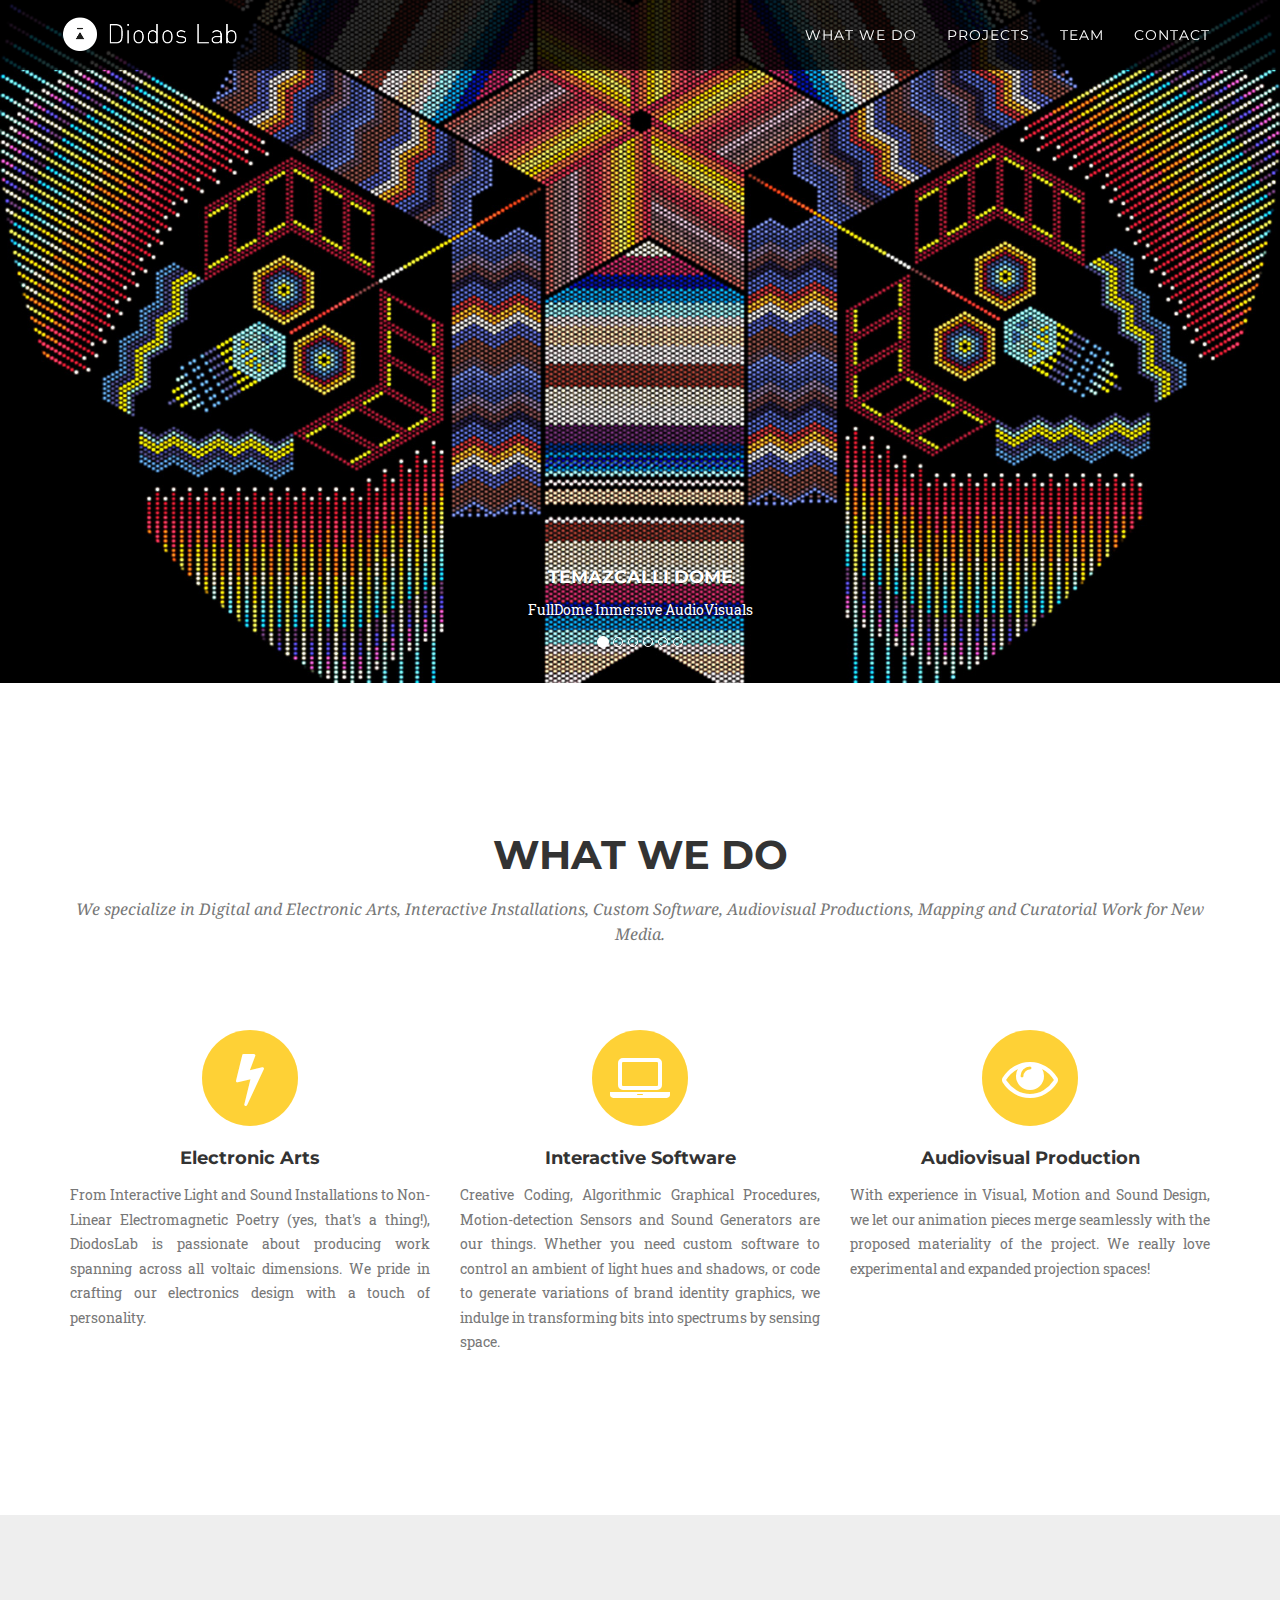
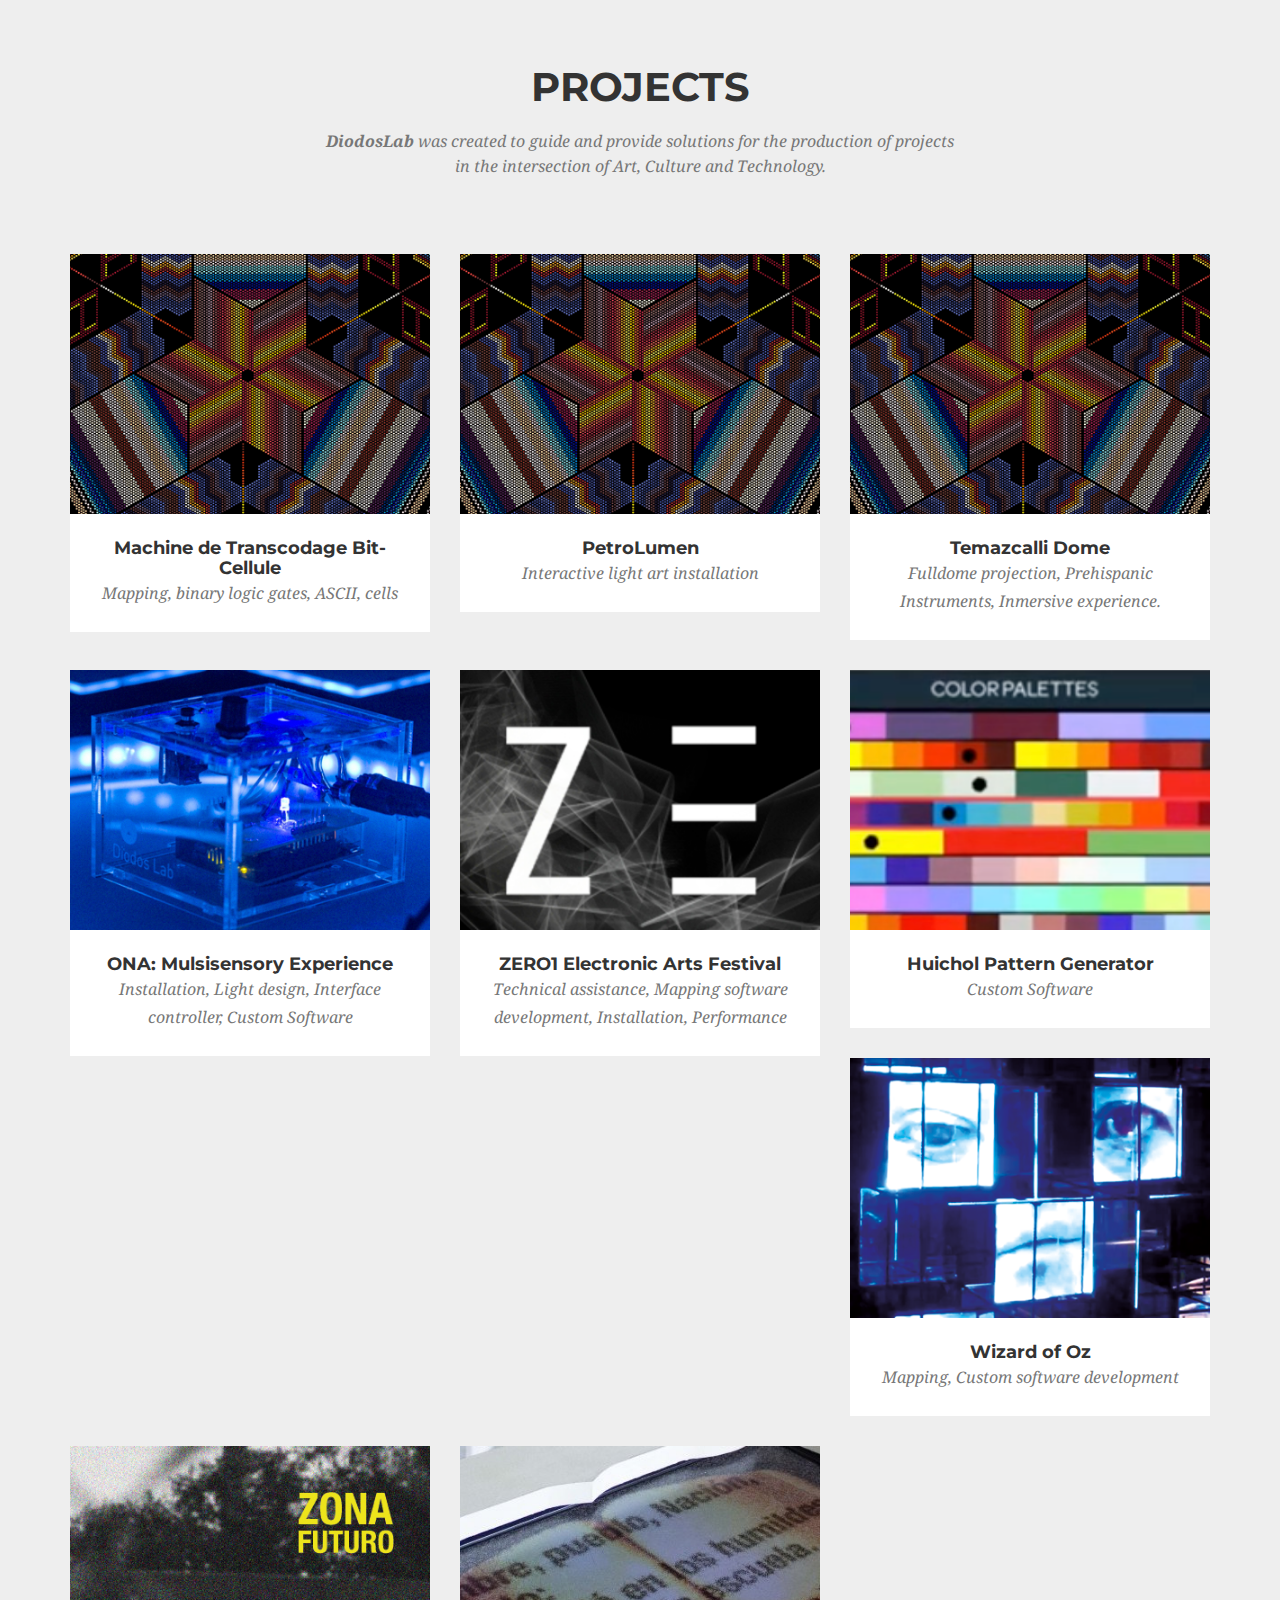
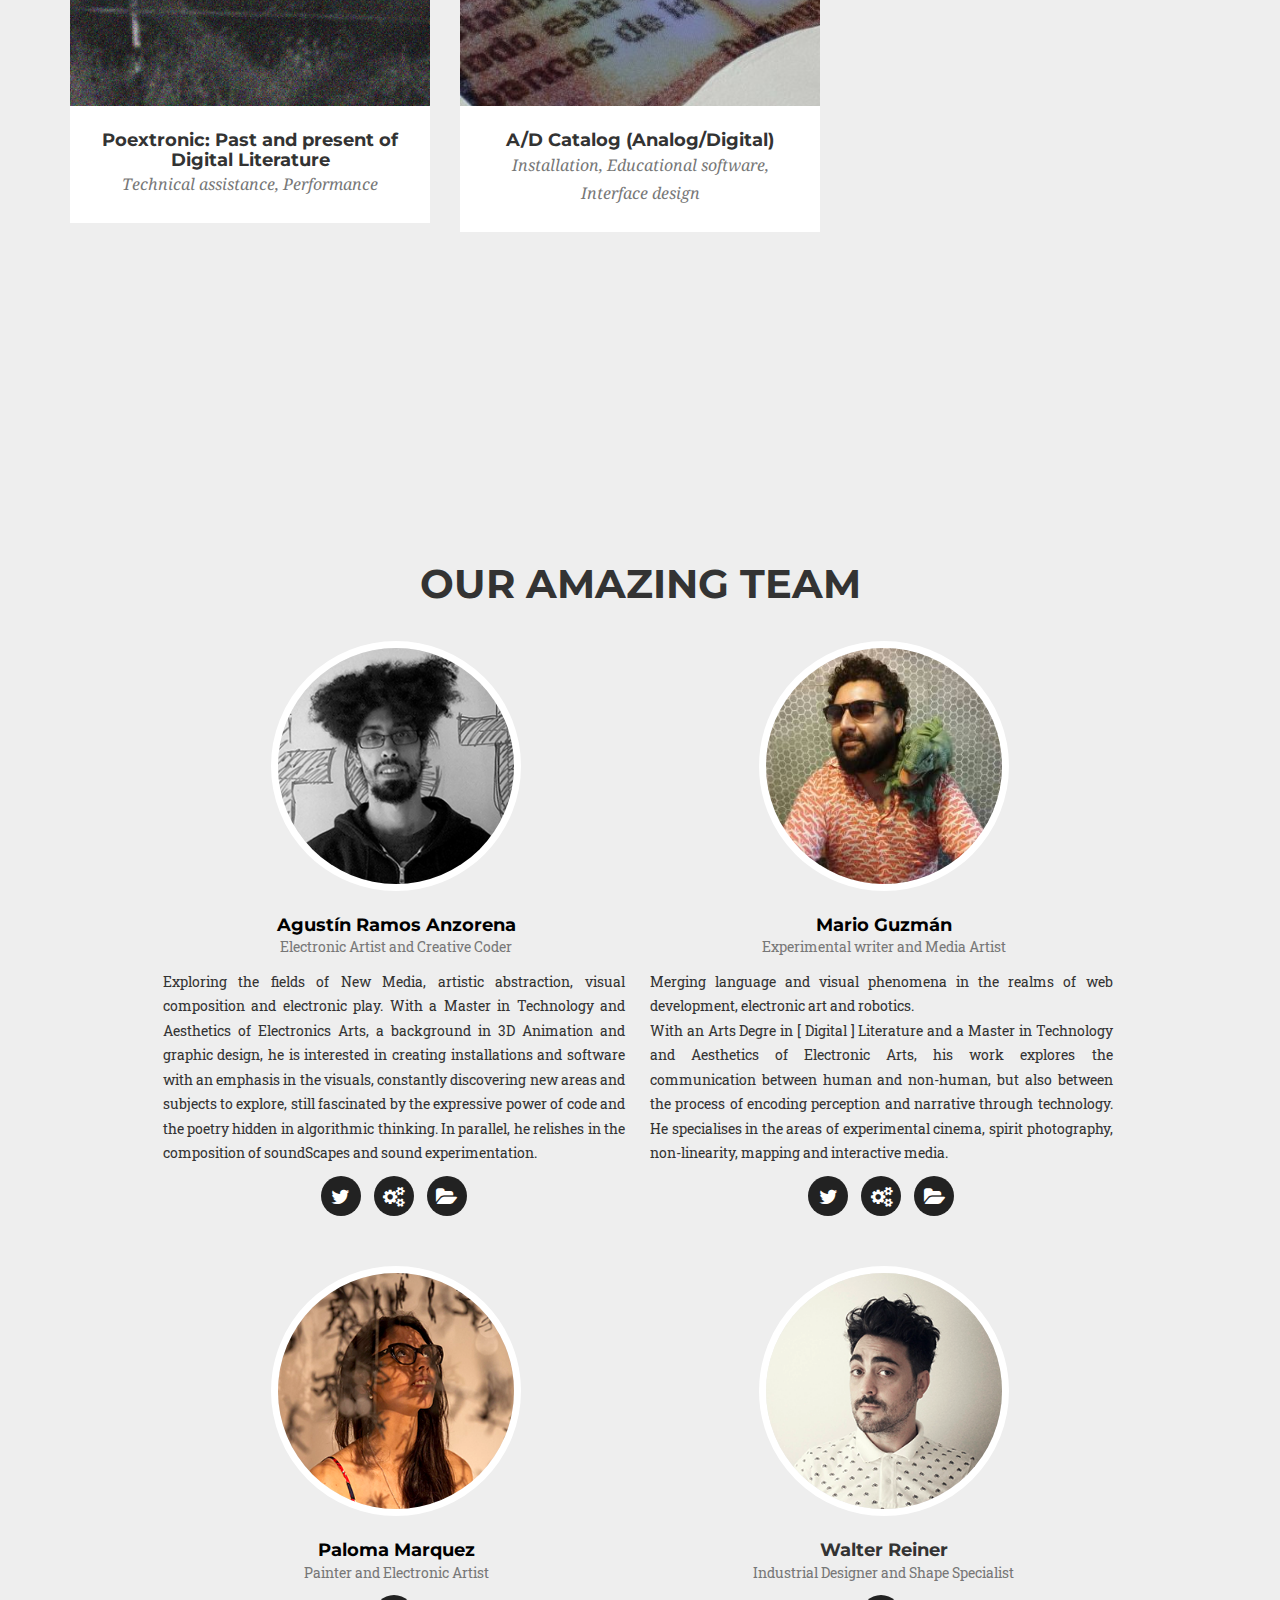
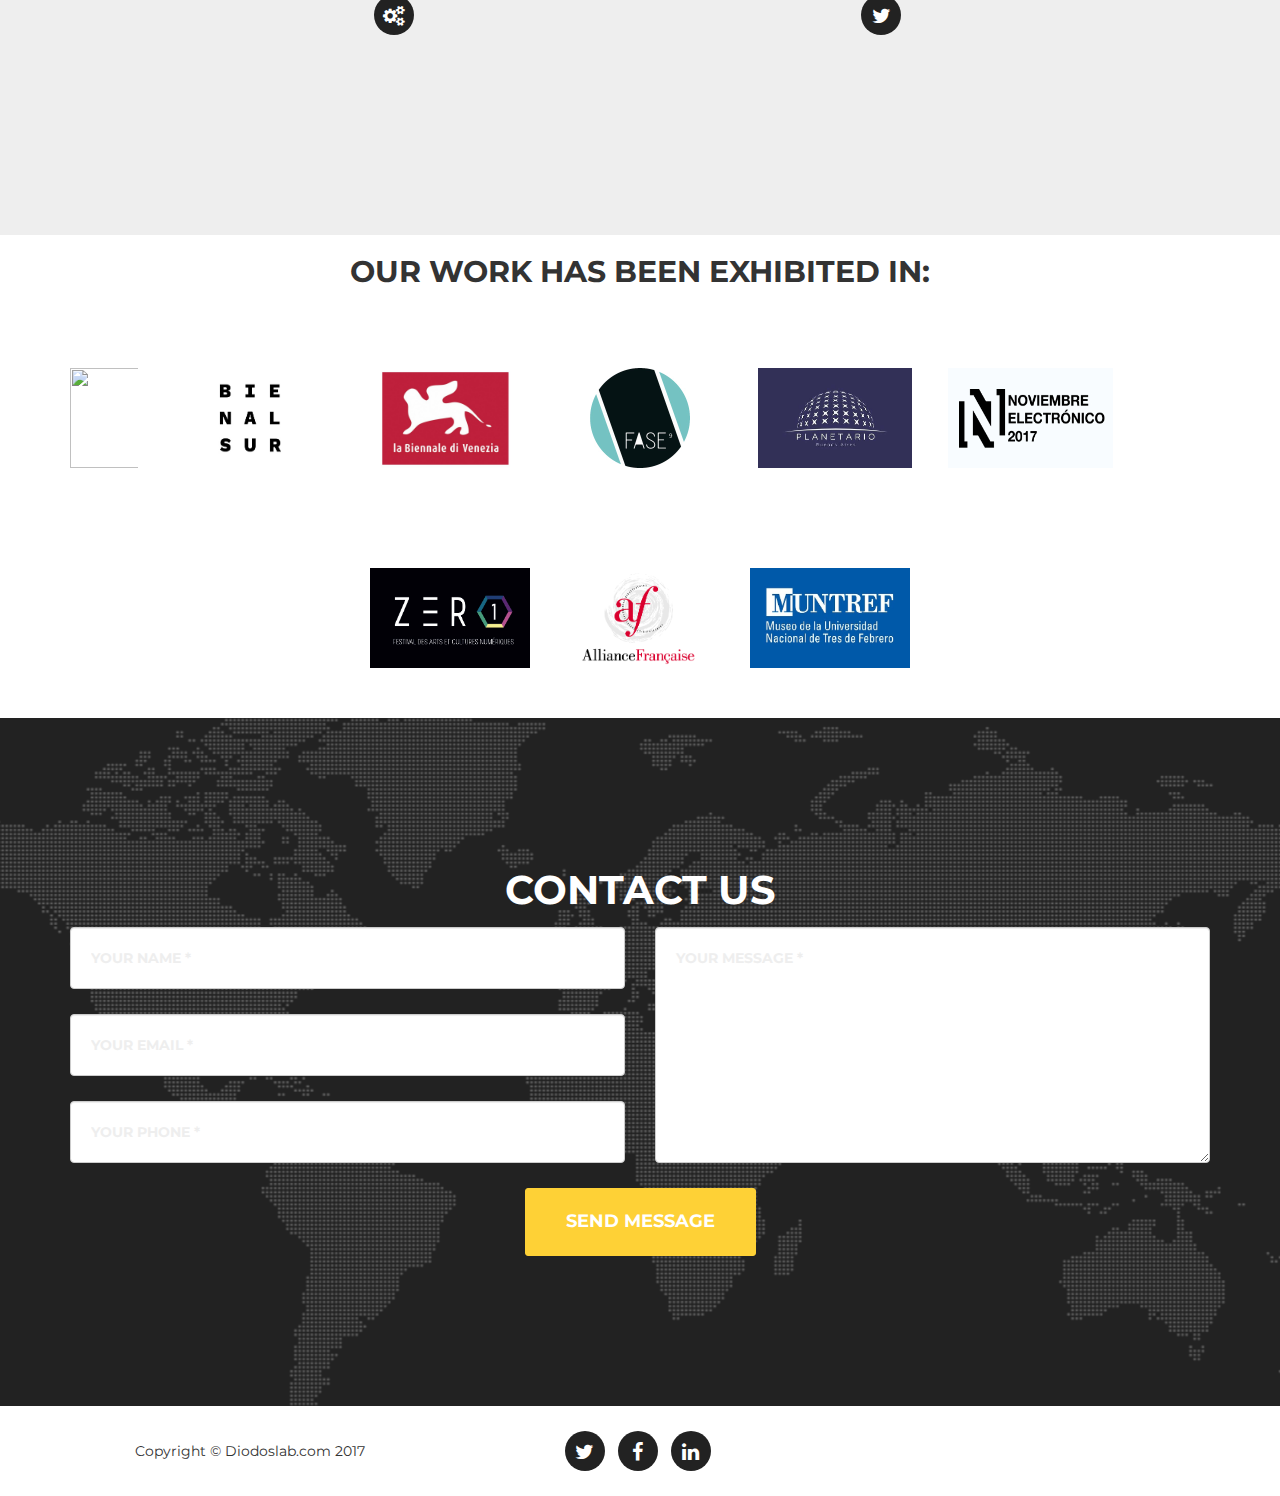
==== commit 45aaddf6: "Correccion mal Merge" ====
--- a/index.html
+++ b/index.html
@@ -78,52 +78,6 @@
 
   <!-- Header -->
   <header>
-<<<<<<< HEAD
-      <div id="carouselHeader" class="carousel slide" data-ride="carousel">
-          <!-- Indicators -->
-          <ol class="carousel-indicators">
-            <li data-target="#carouselHeader" data-slide-to="0" class="active"></li>
-            <li data-target="#carouselHeader" data-slide-to="1"></li>
-            <li data-target="#carouselHeader" data-slide-to="2"></li>
-            <li data-target="#carouselHeader" data-slide-to="3"></li>
-            <li data-target="#carouselHeader" data-slide-to="4"></li>
-            <li data-target="#carouselHeader" data-slide-to="5"></li>
-          </ol>
-
-          <!-- Wrapper for slides -->
-          <div class="carousel-inner">
-            <div class="item active">
-              <img src="img/coverPics/temazcalli_0.jpg" alt="Temazcalli Dome">
-              <div class="carousel-caption">
-                <h4>Temazcalli Dome</h4>
-                <p>FullDome Inmersive AudioVisuals</p>
-              </div>
-            </div>
-
-            <div class="item">
-              <img src="img/coverPics/onas_0.jpg" alt="Onas Project">
-              <div class="carousel-caption">
-                <h4>Onas</h4>
-                <p>Lighting setup for multisensory experience at Venice Biennale</p>
-              </div>
-            </div>
-
-            <div class="item">
-              <img src="img/coverPics/cristalCosmico_0.jpg" alt="Cosmic Crystal">
-              <div class="carousel-caption">
-                <h4>Cosmic Crystal</h4>
-                <p>Mapping a surreal meditative moment</p>
-              </div>
-            </div>
-
-            <div class="item">
-              <img src="img/coverPics/petroLumen_0.jpg" alt="PetroLumen">
-              <div class="carousel-caption">
-                <h4>PetroLumen</h4>
-                <p>Interactive Light Art Installation</p>
-              </div>
-            </div>
-=======
     <div id="carouselHeader" class="carousel slide" data-ride="carousel">
       <!-- Indicators -->
       <ol class="carousel-indicators">
@@ -152,7 +106,6 @@
             <p>Lighting setup for multisensory experience at Venice Biennale</p>
           </div>
         </div>
->>>>>>> c5425002197ac301af698e17abce8aa8db8728e0
 
         <div class="item">
           <img src="img/coverPics/cristalCosmico_0.jpg" alt="Cosmic Crystal">
@@ -176,11 +129,6 @@
             <h4>Quetzalcoatl-bot</h4>
             <p>Robotic and sensory Art Installation</p>
           </div>
-<<<<<<< HEAD
-
-          <!-- Left and right controls -->
-          <!-- <a class="left carousel-control" href="#carouselHeader" data-slide="prev">
-=======
         </div>
 
         <div class="item">
@@ -194,7 +142,6 @@
 
       <!-- Left and right controls -->
       <!-- <a class="left carousel-control" href="#carouselHeader" data-slide="prev">
->>>>>>> c5425002197ac301af698e17abce8aa8db8728e0
             <span class="glyphicon glyphicon-chevron-left"></span>
             <span class="sr-only">Previous</span>
           </a>
@@ -214,11 +161,7 @@
 
   <!-- <div class="row"> -->
 
-<<<<<<< HEAD
-    <!-- </div> -->
-=======
   <!-- </div> -->
->>>>>>> c5425002197ac301af698e17abce8aa8db8728e0
   <!-- Services Section -->
   <section id="services">
     <div class="container">
@@ -675,66 +618,7 @@
   <!-- Portfolio Modals -->
   <!-- Use the modals below to showcase details about your portfolio projects! -->
 
-  <!-- Portfolio Modal 8 -->
-  <!-- PETROLUMEN -->
-  <div class="portfolio-modal modal fade" id="portfolioModal8" tabindex="-1" role="dialog" aria-hidden="true">
-    <div class="modal-dialog">
-      <div class="modal-content">
-        <div class="close-modal" data-dismiss="modal">
-          <div class="lr">
-            <div class="rl">
-            </div>
-          </div>
-        </div>
-        <div class="container">
-          <div class="row">
-            <div class="col-lg-8 col-lg-offset-2">
-              <div class="modal-body">
-                <!-- Project Details Go Here -->
-                <h2>PetroLumen</h2>
-                <p class="item-intro text-muted"> Interactive Light Art Installation</p>
-
-                <img class="img-responsive img-centered" src="img/portfolio/temazcalli/fondo4-temaz.jpg" alt="">
-                <br>
-                <p class="lead text-muted text-justify">Rocks are historical and everlasting witnesses of all of nature's geological cycles. Static and inert, they are prime elements of geological studies, for they have become holders of the planet's ancestral knowledge and life.
-PetroLumen seeks to express the metaphor of Earth's old and continuous natural cycles as variations of light embedded inside translucent rocks. The periodic motion in the ring represents all manners of cycles; from water, to air, to carbon cycles.
-
-An evolving and fluid pattern shimmers, as it invites the viewer to approach the ring, and become part of the flow. As the installation senses man's presence, it attempts to subtly remind him of his existence along Earth's cycles.
-
-PetroLumen's ethereal rhythm and gentle pulse invites for a calm contemplation of the metaphor of oneself in relation to our home planet.</p>
-                <br>
-                <img class="img-responsive img-centered" src="img/portfolio/temazcalli/Chaman-4K_conMarcoCircular.png" alt="">
-
-                <h5 class= "text-justify">Exhibitions</h5>
-
-                <p class="description text-justify">
-                   <strong>Instancias Exhibitions. </strong><span class="text-muted">MUNTREF Museum, <small> Caseros, Argentina,2018</small>
-                </span><br />
-
-                <strong>FASE9 Festival. </strong>
-                  <span class="text-muted">Centro Cultural de la Ciencia, <small> Buenos Aires, 2017</small>
-                </span><br />
-
-                <strong>Central Park's Open Workshops</strong><span class="text-muted"> Barracas, <small> Buenos Aires, Argentina, 2017.</small></span><br />
-
-                <h5 class ="text-justify">Credits</h5>
-                <p class="description text-justify"><strong>Project Lead and Aesthetic Development:</strong><span class="text-muted">Agustín Ramos Anzorena, Paloma Marquez </span><br>
-                <strong>Software and Electronics Programming:</strong> <span class="text-muted">Agustín Ramos Anzorena </span><br>
-                <strong>Rock Sculping and Modelling:</strong><span class="text-muted">Paloma Marquez </span><br> <strong>Production:</strong> <span class="text-muted">Diodos Lab</span>
-                </p>
-                <br><br>
-
-                <button type="button" class="btn btn-primary" data-dismiss="modal"><i class="fa fa-times"></i> Close Project</button>
-              </div>
-            </div>
-          </div>
-        </div>
-      </div>
-    </div>
-  </div>
-
   <!-- Portfolio Modal 1 -->
-  <!-- TEMAZCALLI DOME -->
   <div class="portfolio-modal modal fade" id="portfolioModal1" tabindex="-1" role="dialog" aria-hidden="true">
     <div class="modal-dialog">
       <div class="modal-content">
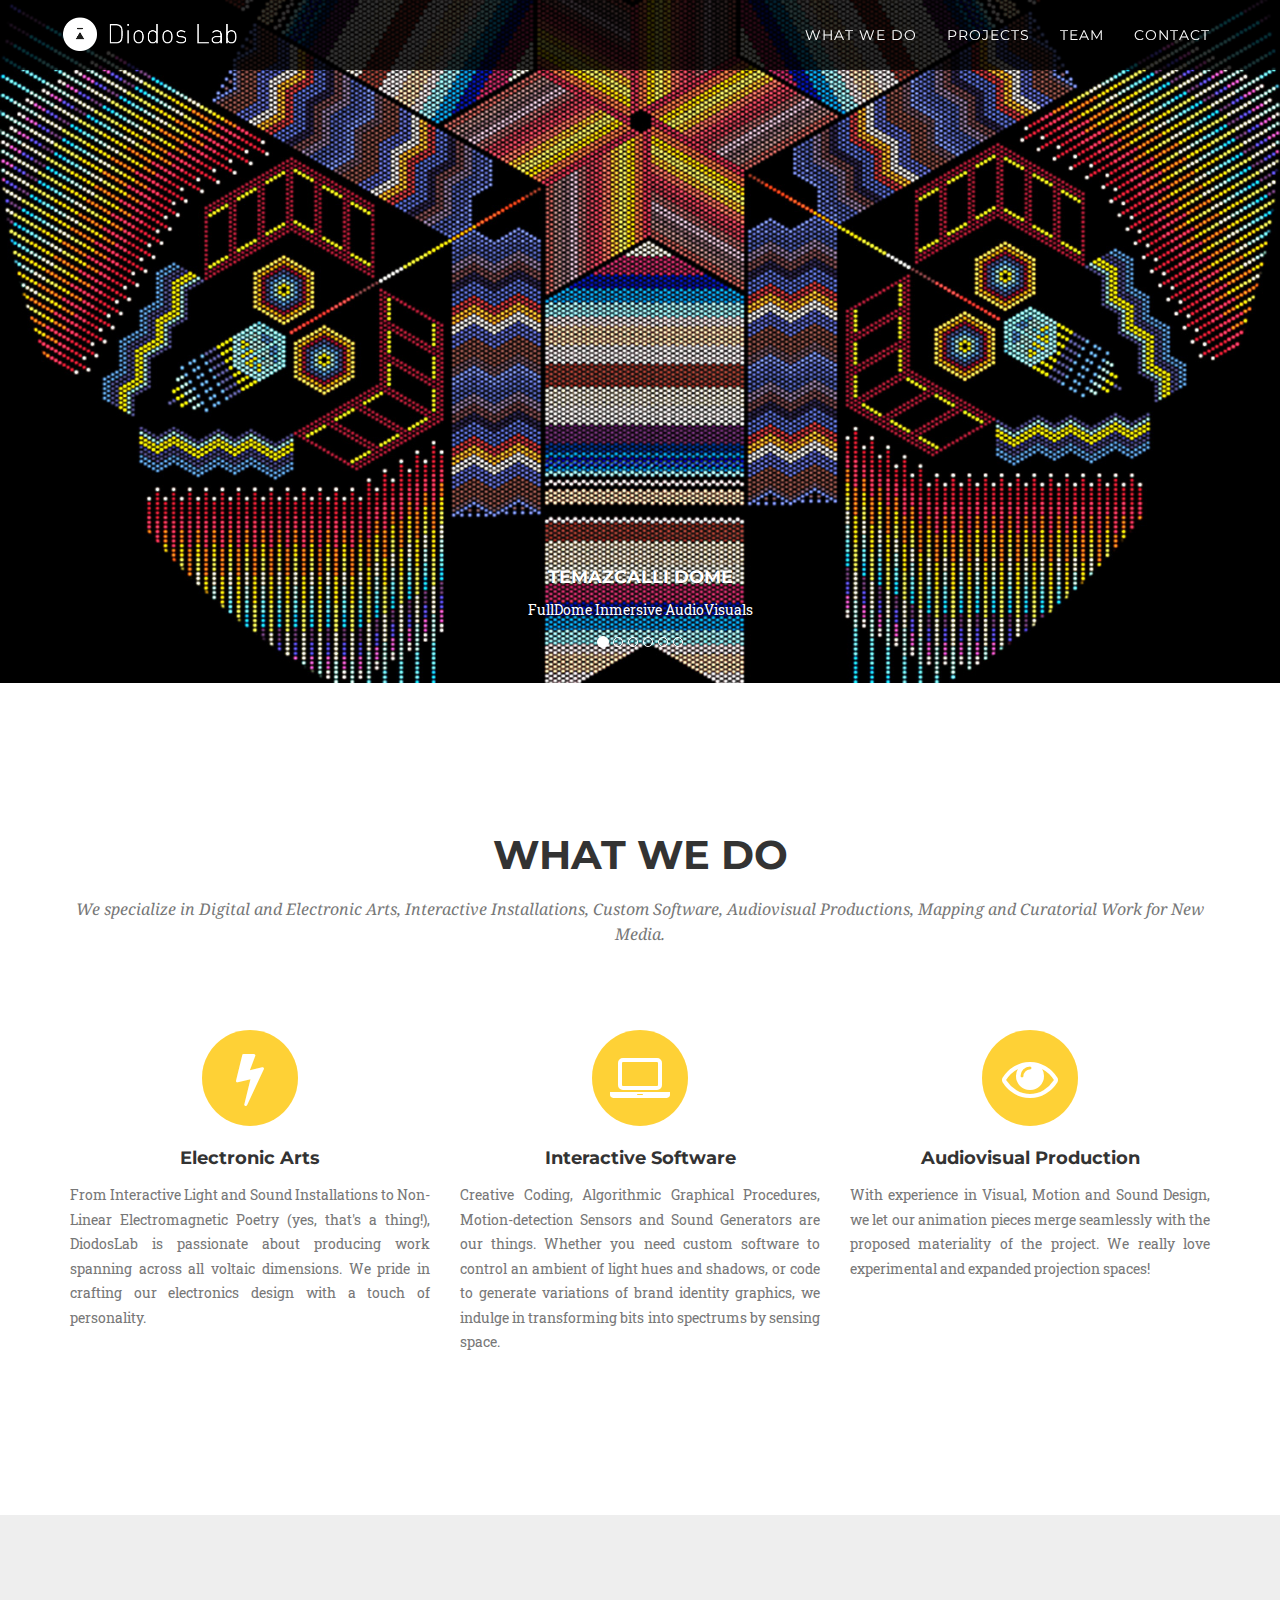
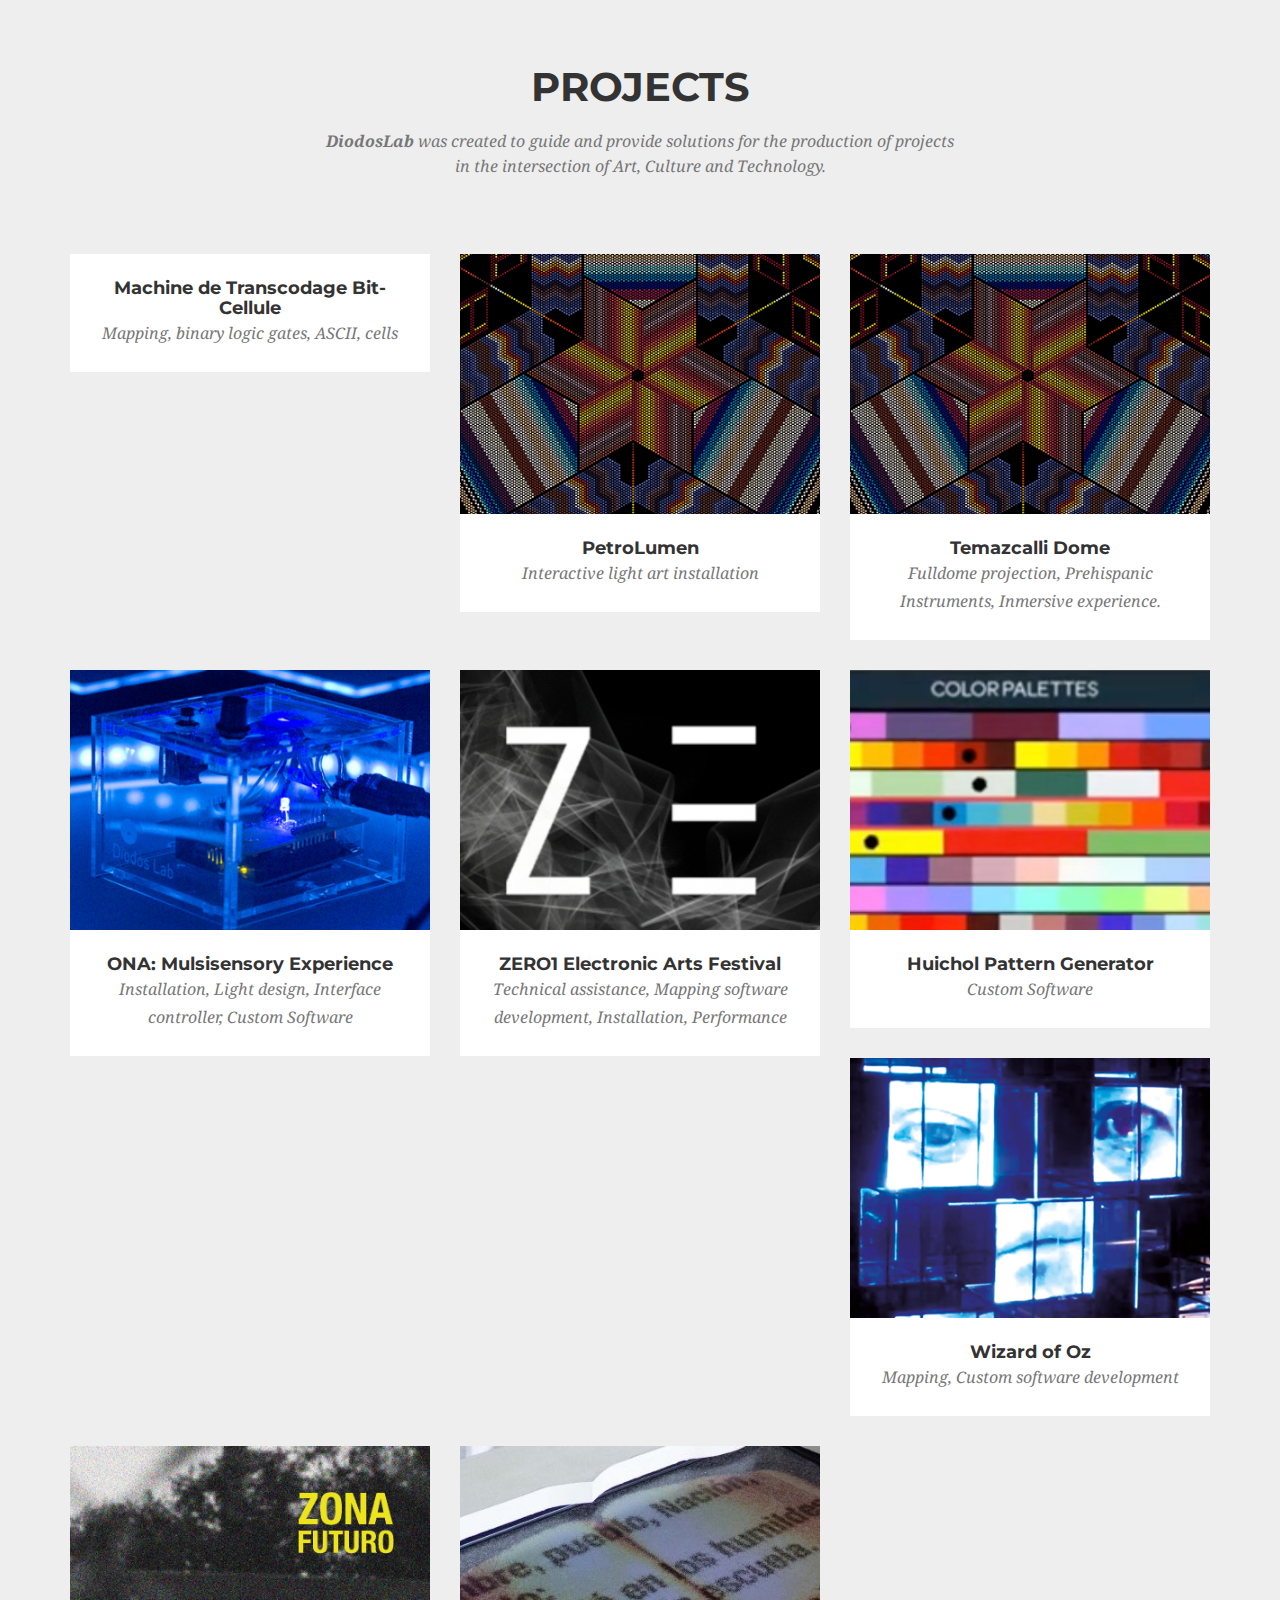
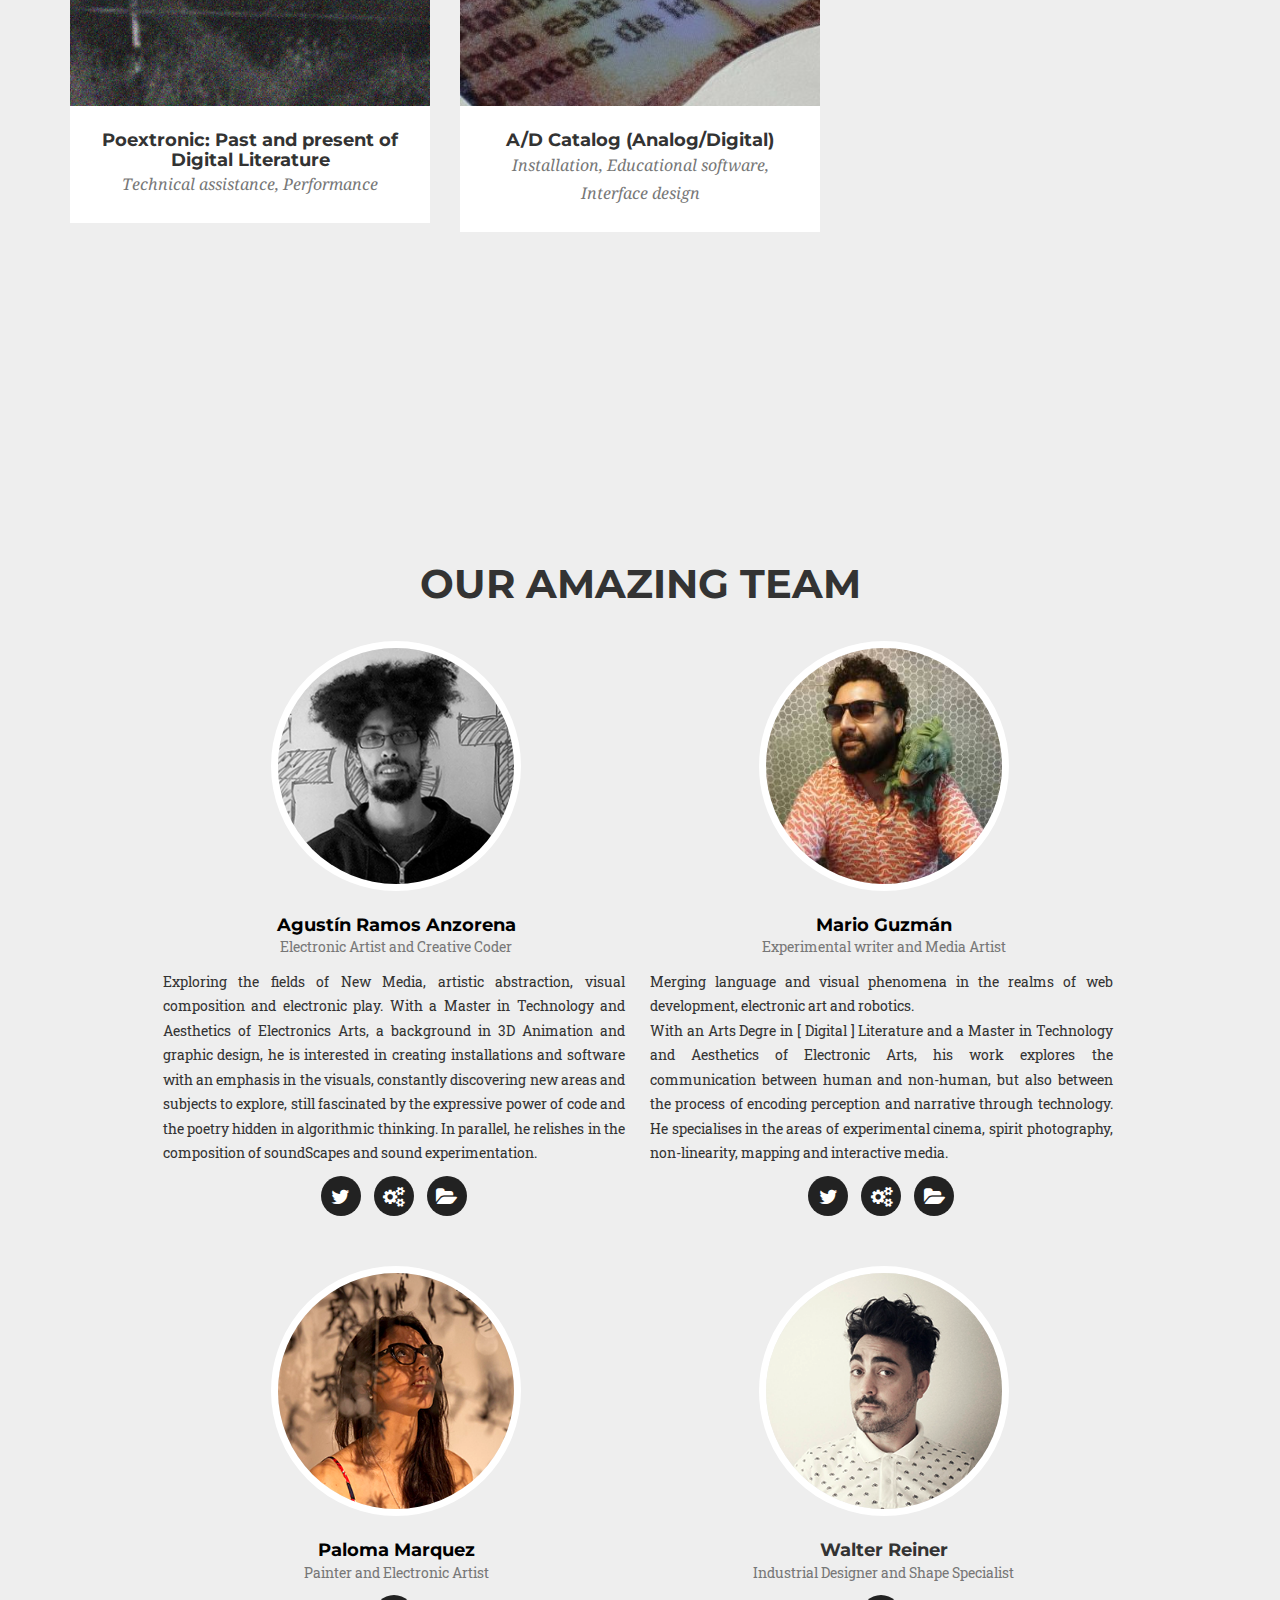
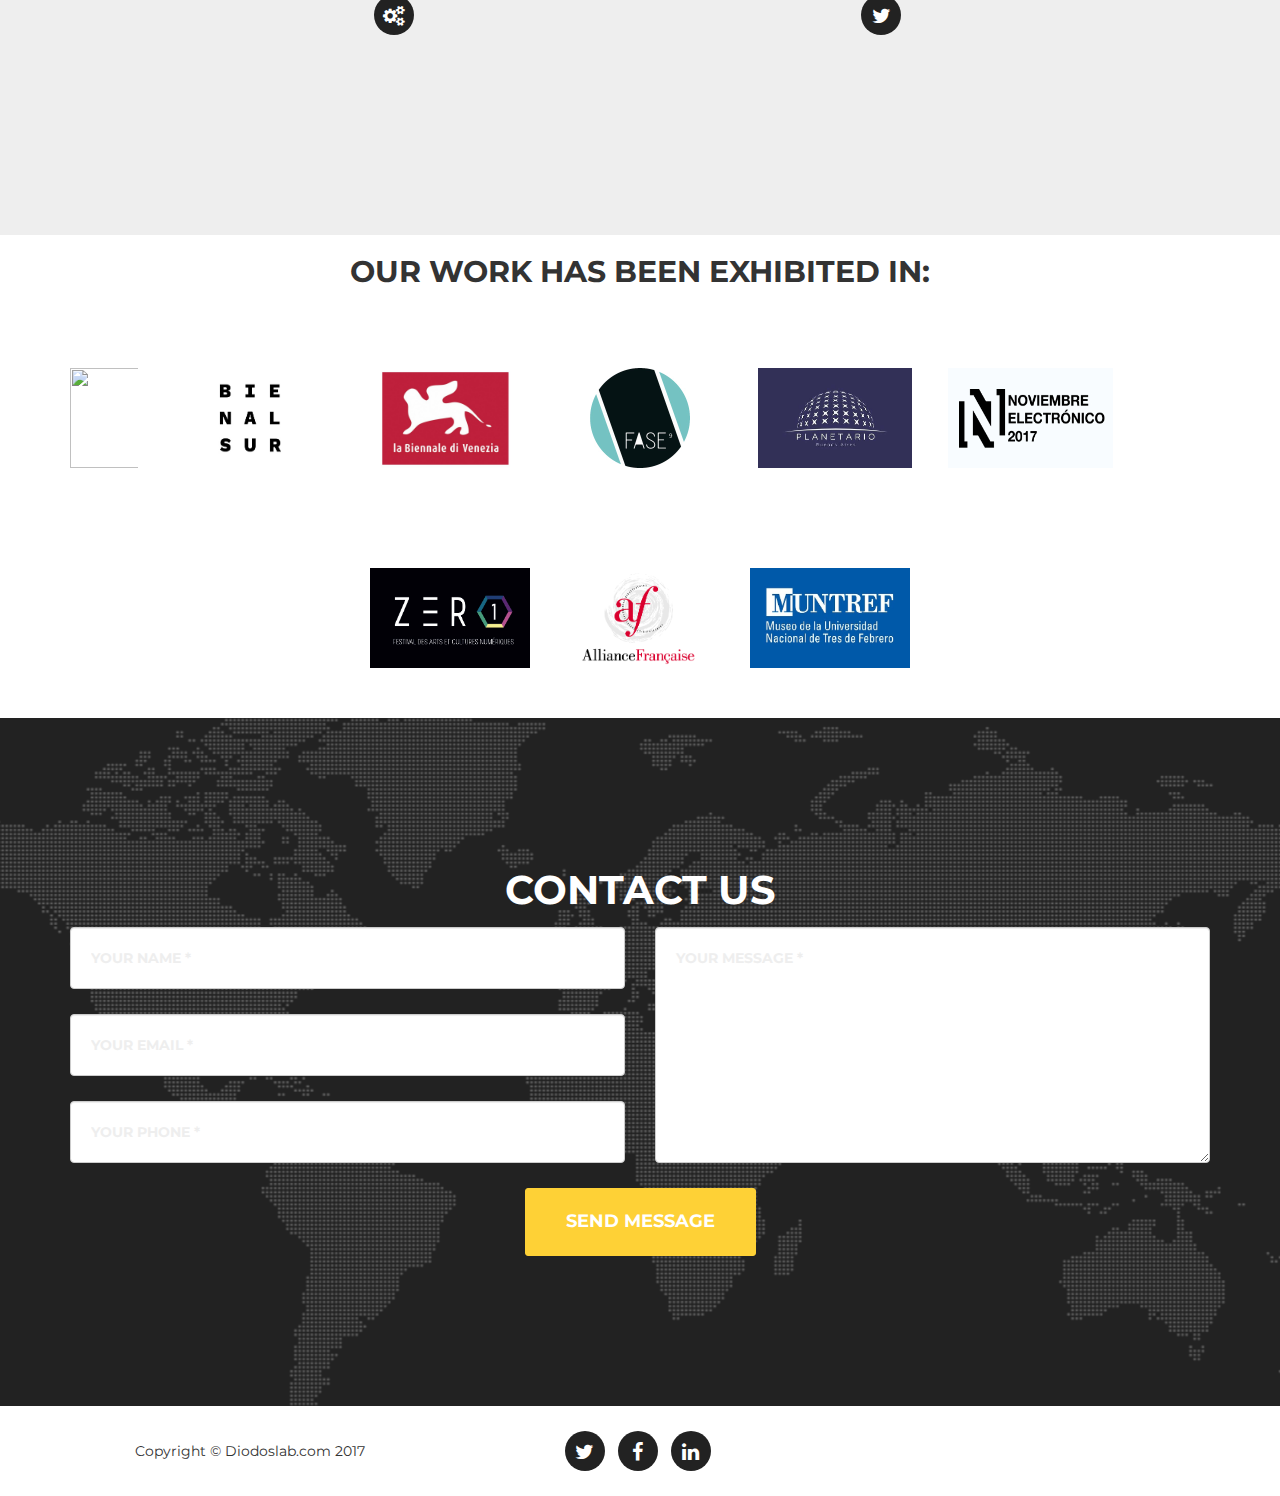
==== commit afc7e96a: "carpeta bitcelule, mas foto" ====
--- a/index.html
+++ b/index.html
@@ -223,7 +223,7 @@
                 <i class="fa fa-plus fa-3x"></i>
               </div>
             </div>
-            <img src="img/portfolio/temazcalli/temazcalli_1.png" class="img-responsive" alt="">
+            <img src="img/portfolio/bitcelule/bitcelule_0.jpg" class="img-responsive" alt="">
           </a>
           <div class="portfolio-caption">
             <h4>Machine de Transcodage Bit-Cellule</h4>
@@ -618,6 +618,7 @@
   <!-- Portfolio Modals -->
   <!-- Use the modals below to showcase details about your portfolio projects! -->
 
+
   <!-- Portfolio Modal 1 -->
   <div class="portfolio-modal modal fade" id="portfolioModal1" tabindex="-1" role="dialog" aria-hidden="true">
     <div class="modal-dialog">
@@ -958,6 +959,66 @@
   </div>
 
 
+  <!-- Portfolio Modal 8 -->
+  <!-- PETROLUMEN -->
+  <div class="portfolio-modal modal fade" id="portfolioModal8" tabindex="-1" role="dialog" aria-hidden="true">
+    <div class="modal-dialog">
+      <div class="modal-content">
+        <div class="close-modal" data-dismiss="modal">
+          <div class="lr">
+            <div class="rl">
+            </div>
+          </div>
+        </div>
+        <div class="container">
+          <div class="row">
+            <div class="col-lg-8 col-lg-offset-2">
+              <div class="modal-body">
+               <!-- Project Details Go Here -->
+               <h2>PetroLumen</h2>
+               <p class="item-intro text-muted"> Interactive Light Art Installation</p>
+
+               <img class="img-responsive img-centered" src="img/portfolio/petrolumen/petrolumen0.jpg" alt="">
+               <br>
+               <p class="lead text-muted text-justify">Rocks are historical and everlasting witnesses of all of nature's geological cycles. Static and inert, they are prime elements of geological studies, for they have become holders of the planet's ancestral knowledge and life.
+  PetroLumen seeks to express the metaphor of Earth's old and continuous natural cycles as variations of light embedded inside translucent rocks. The periodic motion in the ring represents all manners of cycles; from water, to air, to carbon cycles.
+
+  An evolving and fluid pattern shimmers, as it invites the viewer to approach the ring, and become part of the flow. As the installation senses man's presence, it attempts to subtly remind him of his existence along Earth's cycles.
+
+  PetroLumen's ethereal rhythm and gentle pulse invites for a calm contemplation of the metaphor of oneself in relation to our home planet.</p>
+               <br>
+               <img class="img-responsive img-centered" src="img/portfolio/petrolumen/petrolumen1.png" alt="">
+               <br>
+               <img class="img-responsive img-centered" src="img/portfolio/petrolumen/petrolumen2.png" alt="">
+
+               <h5 class= "text-justify">Exhibitions</h5>
+
+               <p class="description text-justify">
+                   <strong>Instancias Exhibitions. </strong><span class="text-muted">MUNTREF Museum, <small> Caseros, Argentina,2018</small>
+               </span><br />
+
+               <strong>FASE9 Festival. </strong>
+                  <span class="text-muted">Centro Cultural de la Ciencia, <small> Buenos Aires, 2017</small>
+               </span><br />
+
+               <strong>Central Park's Open Workshops</strong><span class="text-muted"> Barracas, <small> Buenos Aires, Argentina, 2017.</small></span><br />
+
+               <h5 class ="text-justify">Credits</h5>
+               <p class="description text-justify"><strong>Project Lead and Aesthetic Development:</strong><span class="text-muted">Agustín Ramos Anzorena, Paloma Marquez </span><br>
+               <strong>Software and Electronics Programming:</strong> <span class="text-muted">Agustín Ramos Anzorena </span><br>
+               <strong>Rock Sculping and Modelling:</strong><span class="text-muted">Paloma Marquez </span><br> <strong>Production:</strong> <span class="text-muted">Diodos Lab</span>
+               </p>
+               <br><br>
+
+               <button type="button" class="btn btn-primary" data-dismiss="modal"><i class="fa fa-times"></i> Close Project</button>
+              </div>
+            </div>
+          </div>
+        </div>
+      </div>
+    </div>
+  </div>
+
 
   <!-- Portfolio Modal 9 BIT CELULE -->
   <div class="portfolio-modal modal fade" id="portfolioModal9" tabindex="-1" role="dialog" aria-hidden="true">
@@ -981,13 +1042,16 @@
                 <br><br><br>
 
                 <br>
-                <img class="img-responsive img-centered" src="img/portfolio/poextronica/zonafuturoposter.jpg" alt="">
+                <img class="img-responsive img-centered" src="img/portfolio/bitcelule/bitcelule_1.jpg" alt="">
 
                 <p class="lead text-muted text-justify">The artwork is an audioVisual exploration of representations related to the substrate of computation and its evolution into ever-digitally-mediated organic cells.
 From binary light and logic gates that undergo the complexity of discrete agent simulation, to ASCII-defined cellular forms, the House of Henri II is transformed into a transcoding machine that signals the inauguration of the most important Electronic Arts Festival in La Rochelle, France.</p>
 
 
-                <img class="img-responsive img-centered" src="img/portfolio/poextronica/banner_peoxtronica_2.jpg" alt="">
+                <img class="img-responsive img-centered" src="img/portfolio/bitcelule/bitcelule_2.jpg" alt="">
+                <br>
+
+                <img class="img-responsive img-centered" src="img/portfolio/bitcelule/bitcelule_3.jpg" alt="">
                 <br>
 
                 <h5 class="text-justify">Exhibitions</h5>
@@ -1012,6 +1076,8 @@
       </div>
     </div>
   </div>
+
+
   <!-- jQuery -->
   <script src="vendor/jquery/jquery.min.js"></script>
 
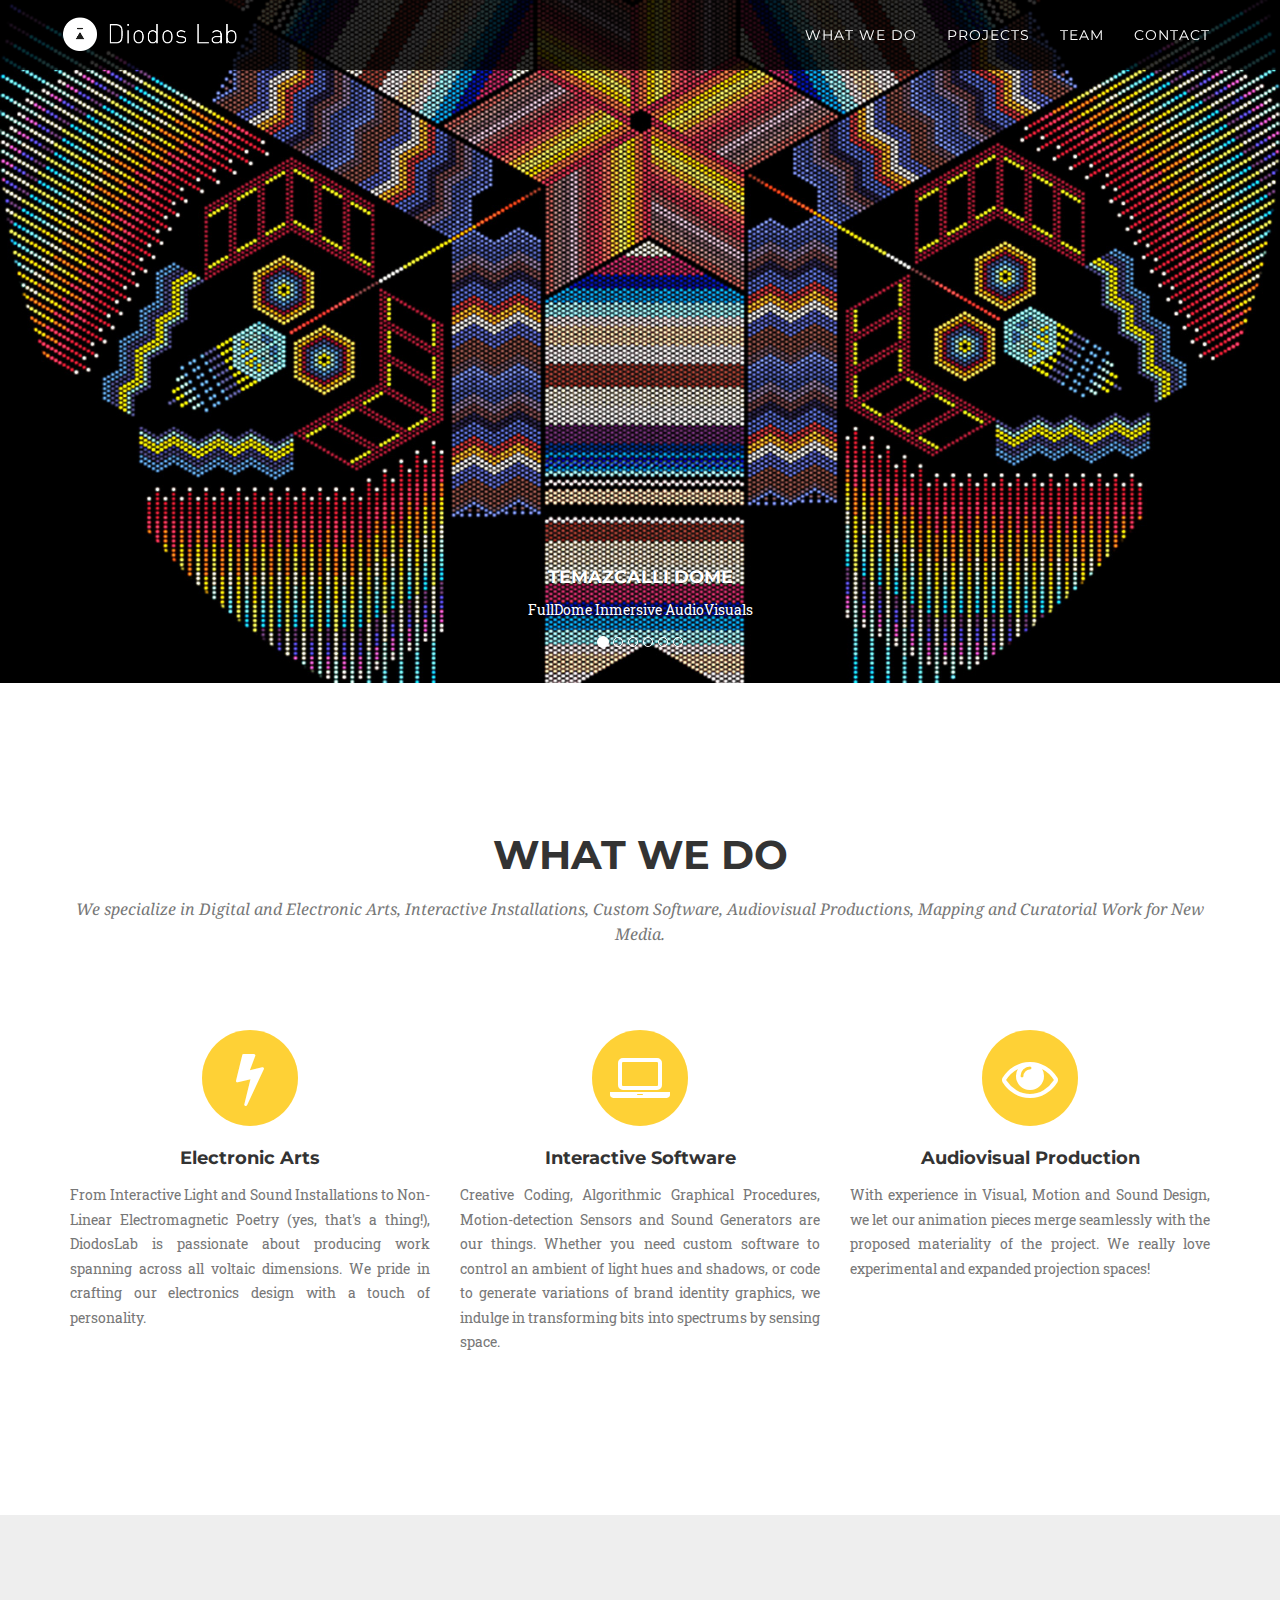
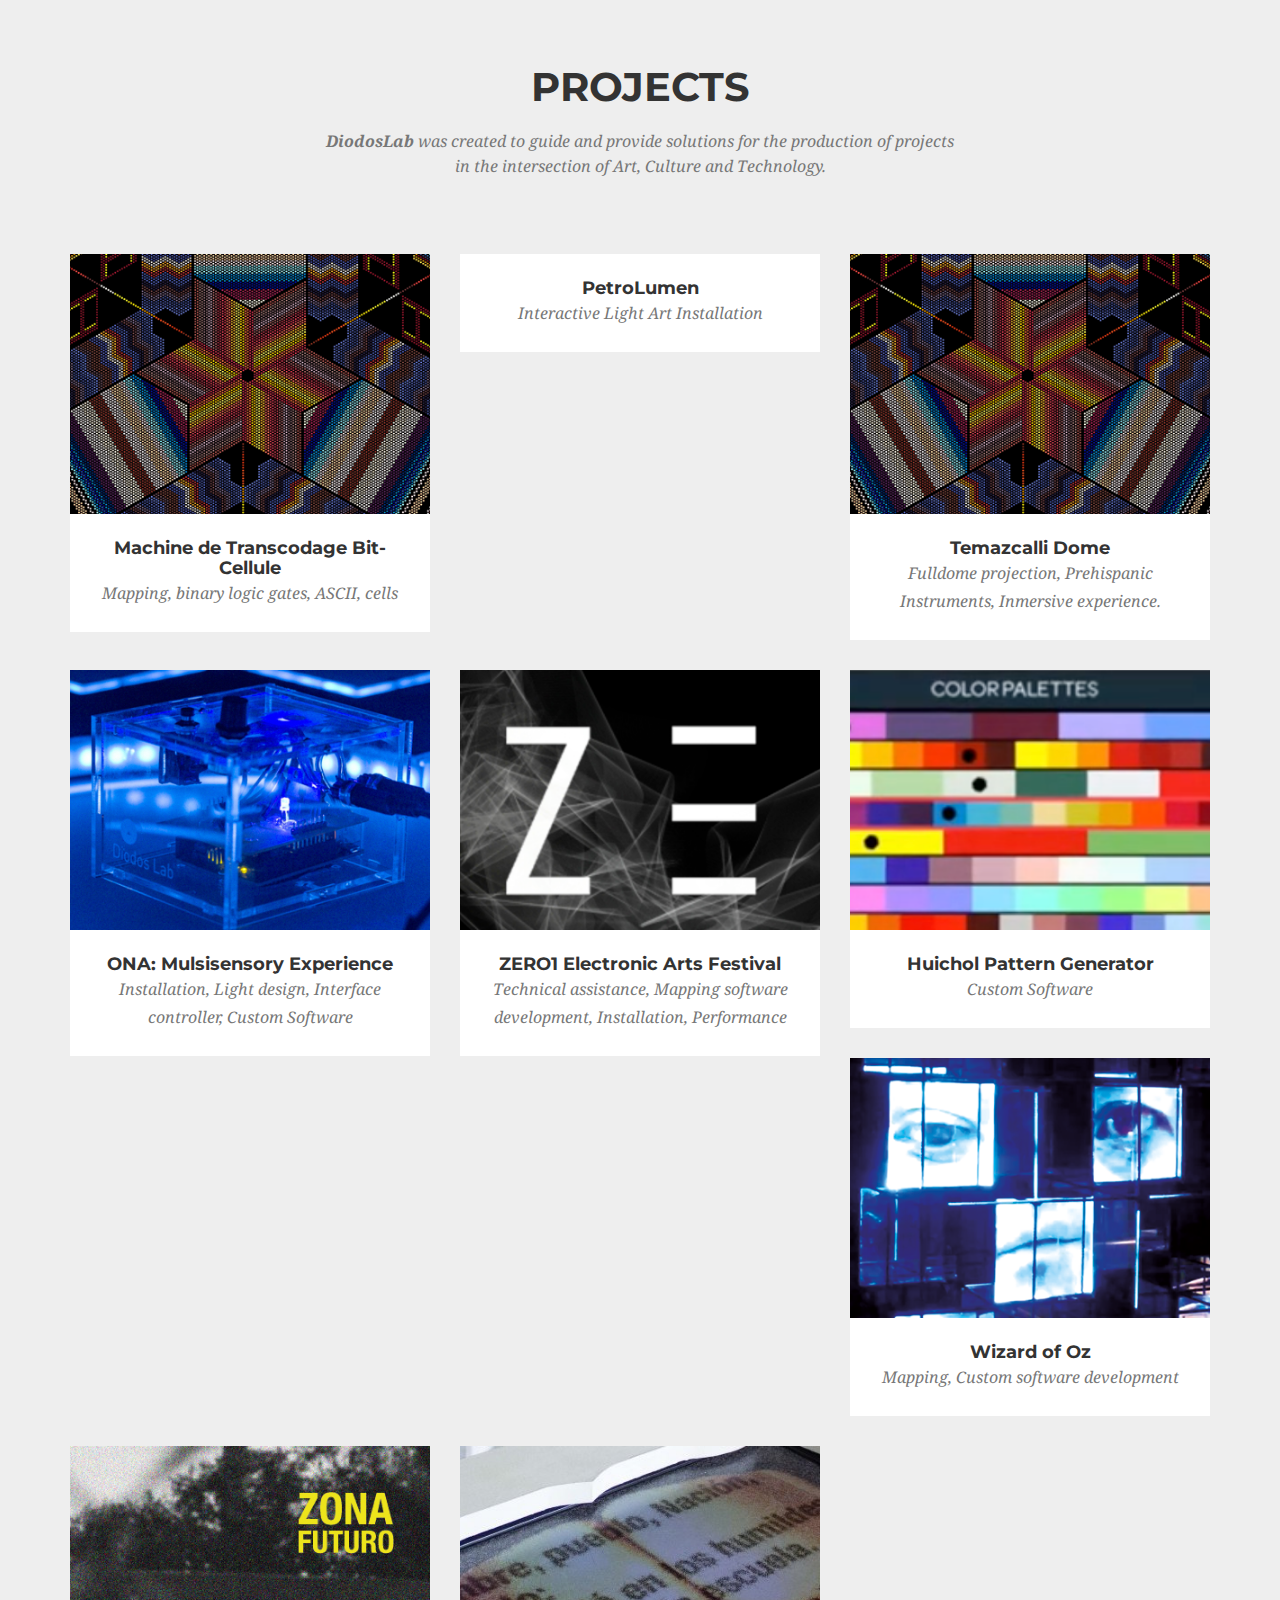
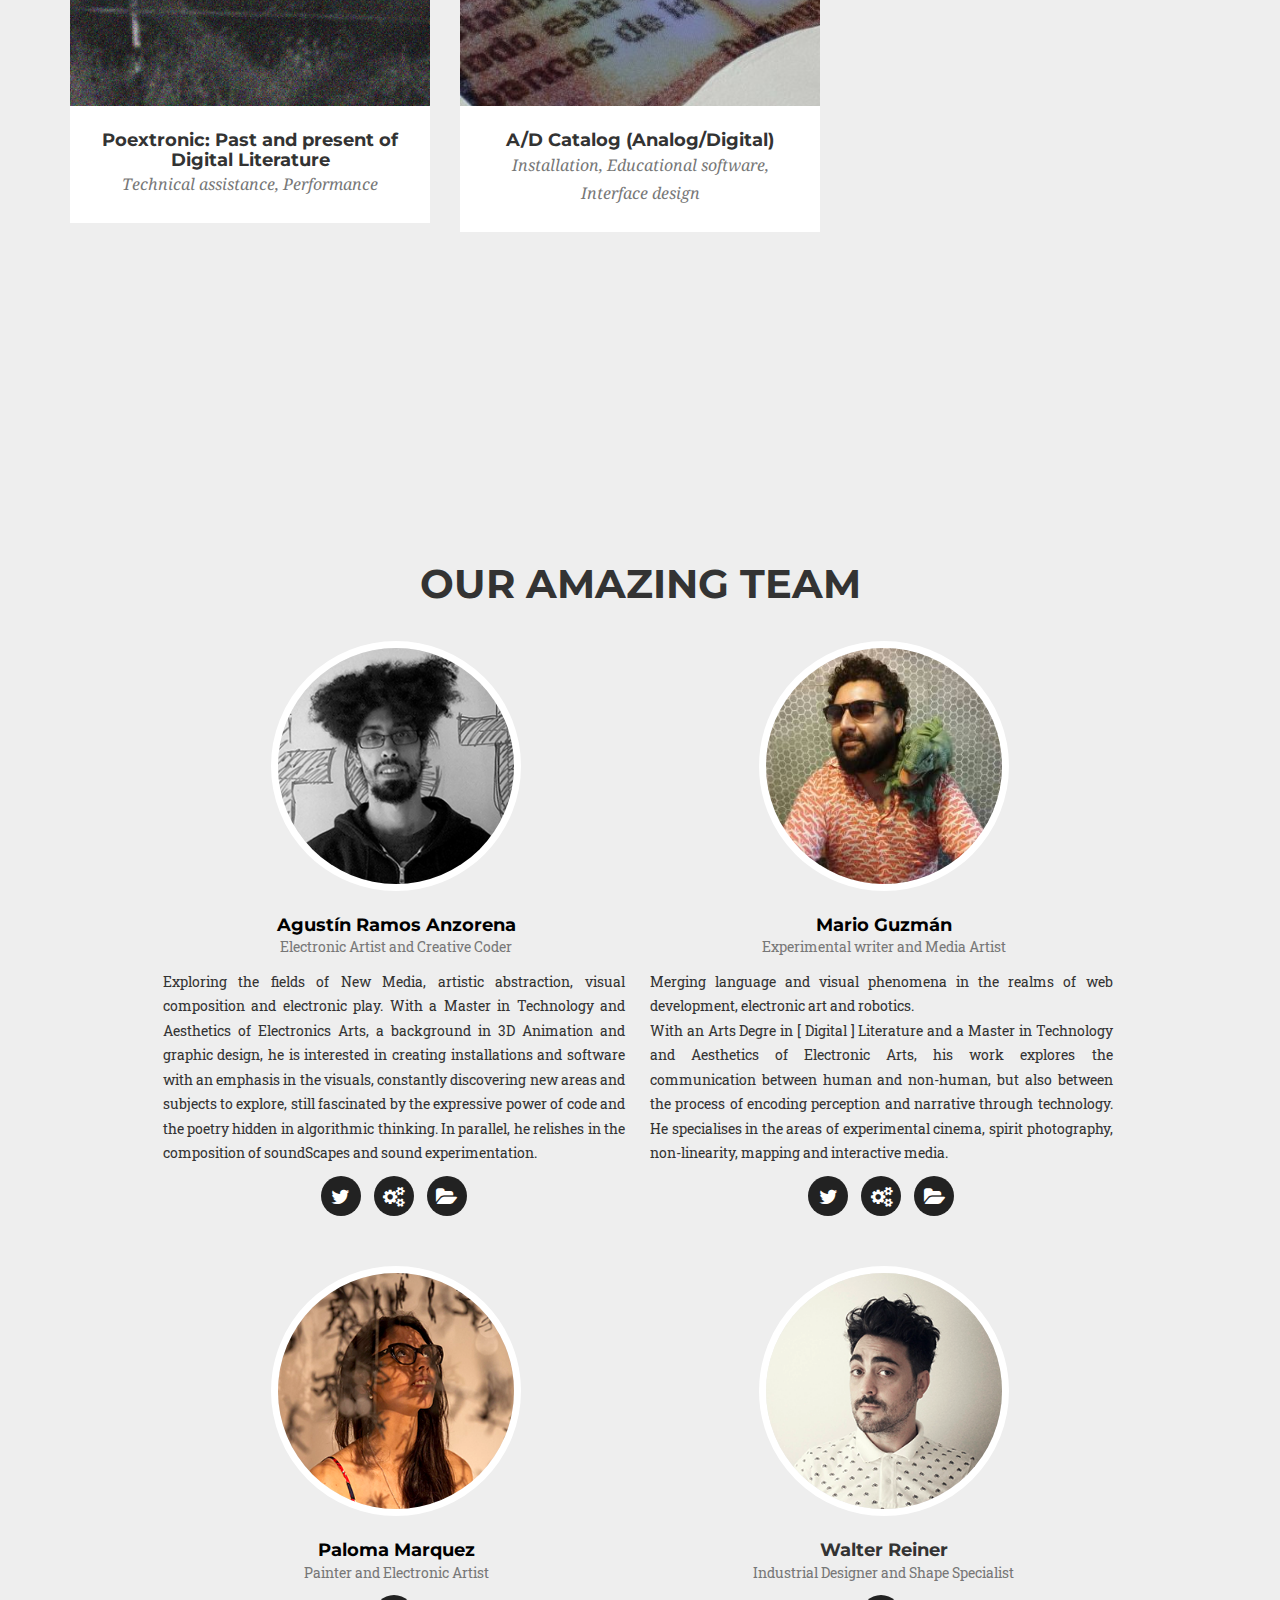
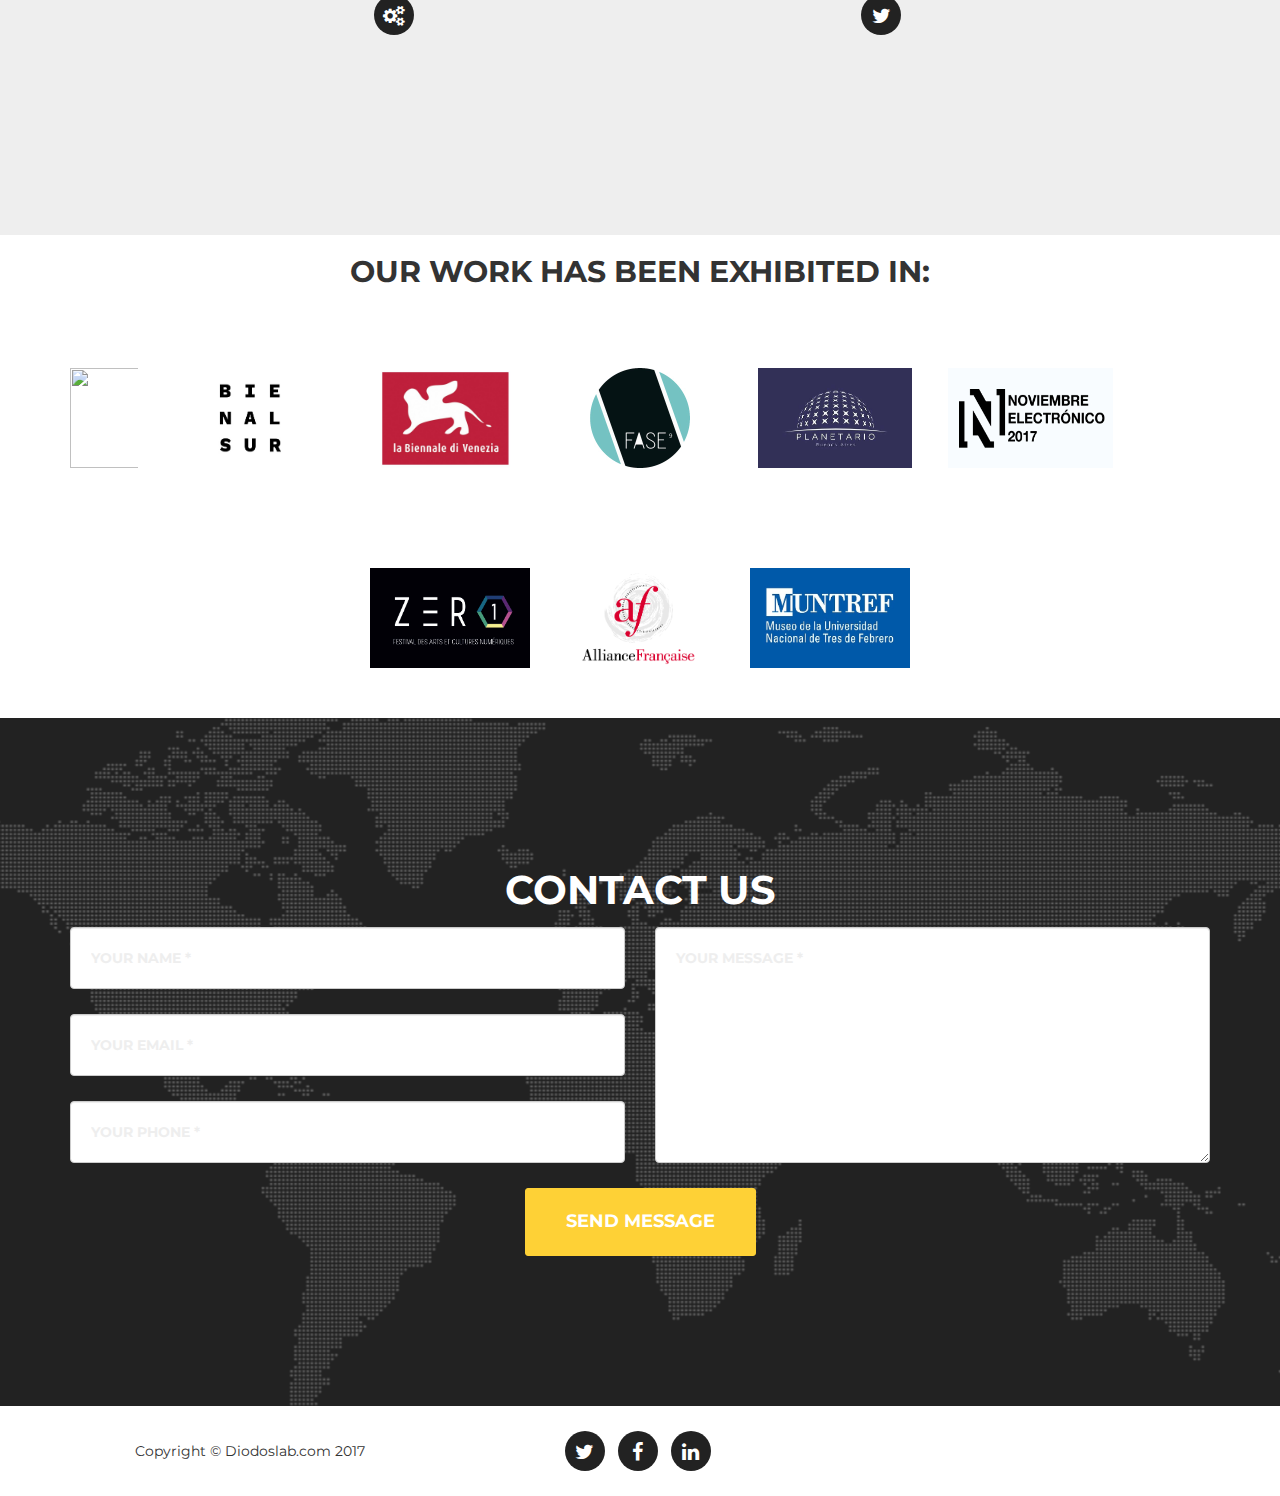
==== commit c6758dcb: "Added images to PetroLumen" ====
--- a/index.html
+++ b/index.html
@@ -223,7 +223,7 @@
                 <i class="fa fa-plus fa-3x"></i>
               </div>
             </div>
-            <img src="img/portfolio/bitcelule/bitcelule_0.jpg" class="img-responsive" alt="">
+            <img src="img/portfolio/temazcalli/temazcalli_1.png" class="img-responsive" alt="">
           </a>
           <div class="portfolio-caption">
             <h4>Machine de Transcodage Bit-Cellule</h4>
@@ -238,11 +238,11 @@
                 <i class="fa fa-plus fa-3x"></i>
               </div>
             </div>
-            <img src="img/portfolio/temazcalli/temazcalli_1.png" class="img-responsive" alt="">
+            <img src="img/portfolio/petrolumen/petrolumenThumb.jpg" class="img-responsive" alt="">
           </a>
           <div class="portfolio-caption">
             <h4>PetroLumen</h4>
-            <p class="text-muted">Interactive light art installation</p>
+            <p class="text-muted">Interactive Light Art Installation</p>
           </div>
         </div>
 
@@ -978,8 +978,9 @@
                <h2>PetroLumen</h2>
                <p class="item-intro text-muted"> Interactive Light Art Installation</p>
 
-               <img class="img-responsive img-centered" src="img/portfolio/petrolumen/petrolumen0.jpg" alt="">
-               <br>
+               <iframe src="https://player.vimeo.com/video/245244246" width="640" height="360" frameborder="0" webkitallowfullscreen mozallowfullscreen allowfullscreen></iframe>
+               <br><br><br>
+
                <p class="lead text-muted text-justify">Rocks are historical and everlasting witnesses of all of nature's geological cycles. Static and inert, they are prime elements of geological studies, for they have become holders of the planet's ancestral knowledge and life.
   PetroLumen seeks to express the metaphor of Earth's old and continuous natural cycles as variations of light embedded inside translucent rocks. The periodic motion in the ring represents all manners of cycles; from water, to air, to carbon cycles.
 
@@ -987,11 +988,11 @@
 
   PetroLumen's ethereal rhythm and gentle pulse invites for a calm contemplation of the metaphor of oneself in relation to our home planet.</p>
                <br>
+               <img class="img-responsive img-centered" src="img/portfolio/petrolumen/petrolumen0.png" alt="">
+               <br>
                <img class="img-responsive img-centered" src="img/portfolio/petrolumen/petrolumen1.png" alt="">
-               <br>
-               <img class="img-responsive img-centered" src="img/portfolio/petrolumen/petrolumen2.png" alt="">
-
-               <h5 class= "text-justify">Exhibitions</h5>
+
+               <h5 class= "text-justify">Exhibitions:</h5>
 
                <p class="description text-justify">
                    <strong>Instancias Exhibitions. </strong><span class="text-muted">MUNTREF Museum, <small> Caseros, Argentina,2018</small>
@@ -1042,16 +1043,13 @@
                 <br><br><br>
 
                 <br>
-                <img class="img-responsive img-centered" src="img/portfolio/bitcelule/bitcelule_1.jpg" alt="">
+                <img class="img-responsive img-centered" src="img/portfolio/poextronica/zonafuturoposter.jpg" alt="">
 
                 <p class="lead text-muted text-justify">The artwork is an audioVisual exploration of representations related to the substrate of computation and its evolution into ever-digitally-mediated organic cells.
 From binary light and logic gates that undergo the complexity of discrete agent simulation, to ASCII-defined cellular forms, the House of Henri II is transformed into a transcoding machine that signals the inauguration of the most important Electronic Arts Festival in La Rochelle, France.</p>
 
 
-                <img class="img-responsive img-centered" src="img/portfolio/bitcelule/bitcelule_2.jpg" alt="">
-                <br>
-
-                <img class="img-responsive img-centered" src="img/portfolio/bitcelule/bitcelule_3.jpg" alt="">
+                <img class="img-responsive img-centered" src="img/portfolio/poextronica/banner_peoxtronica_2.jpg" alt="">
                 <br>
 
                 <h5 class="text-justify">Exhibitions</h5>
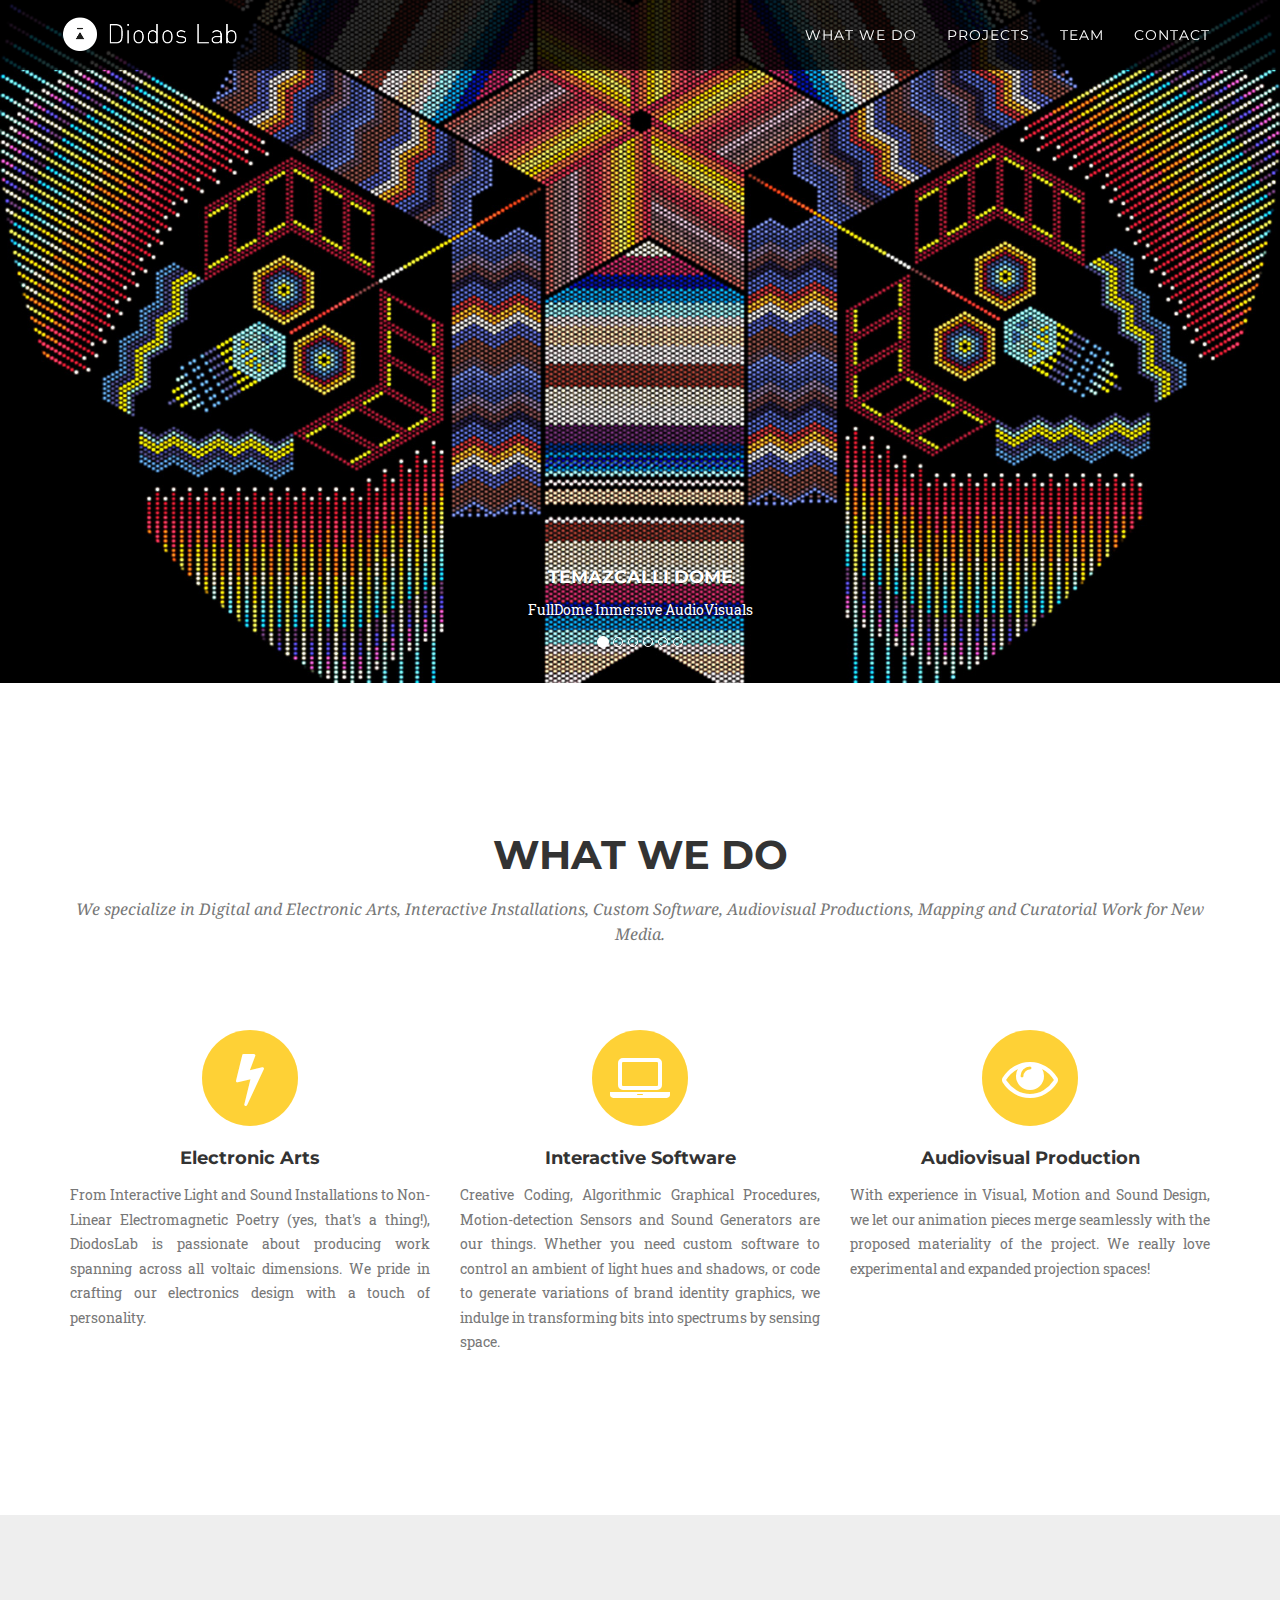
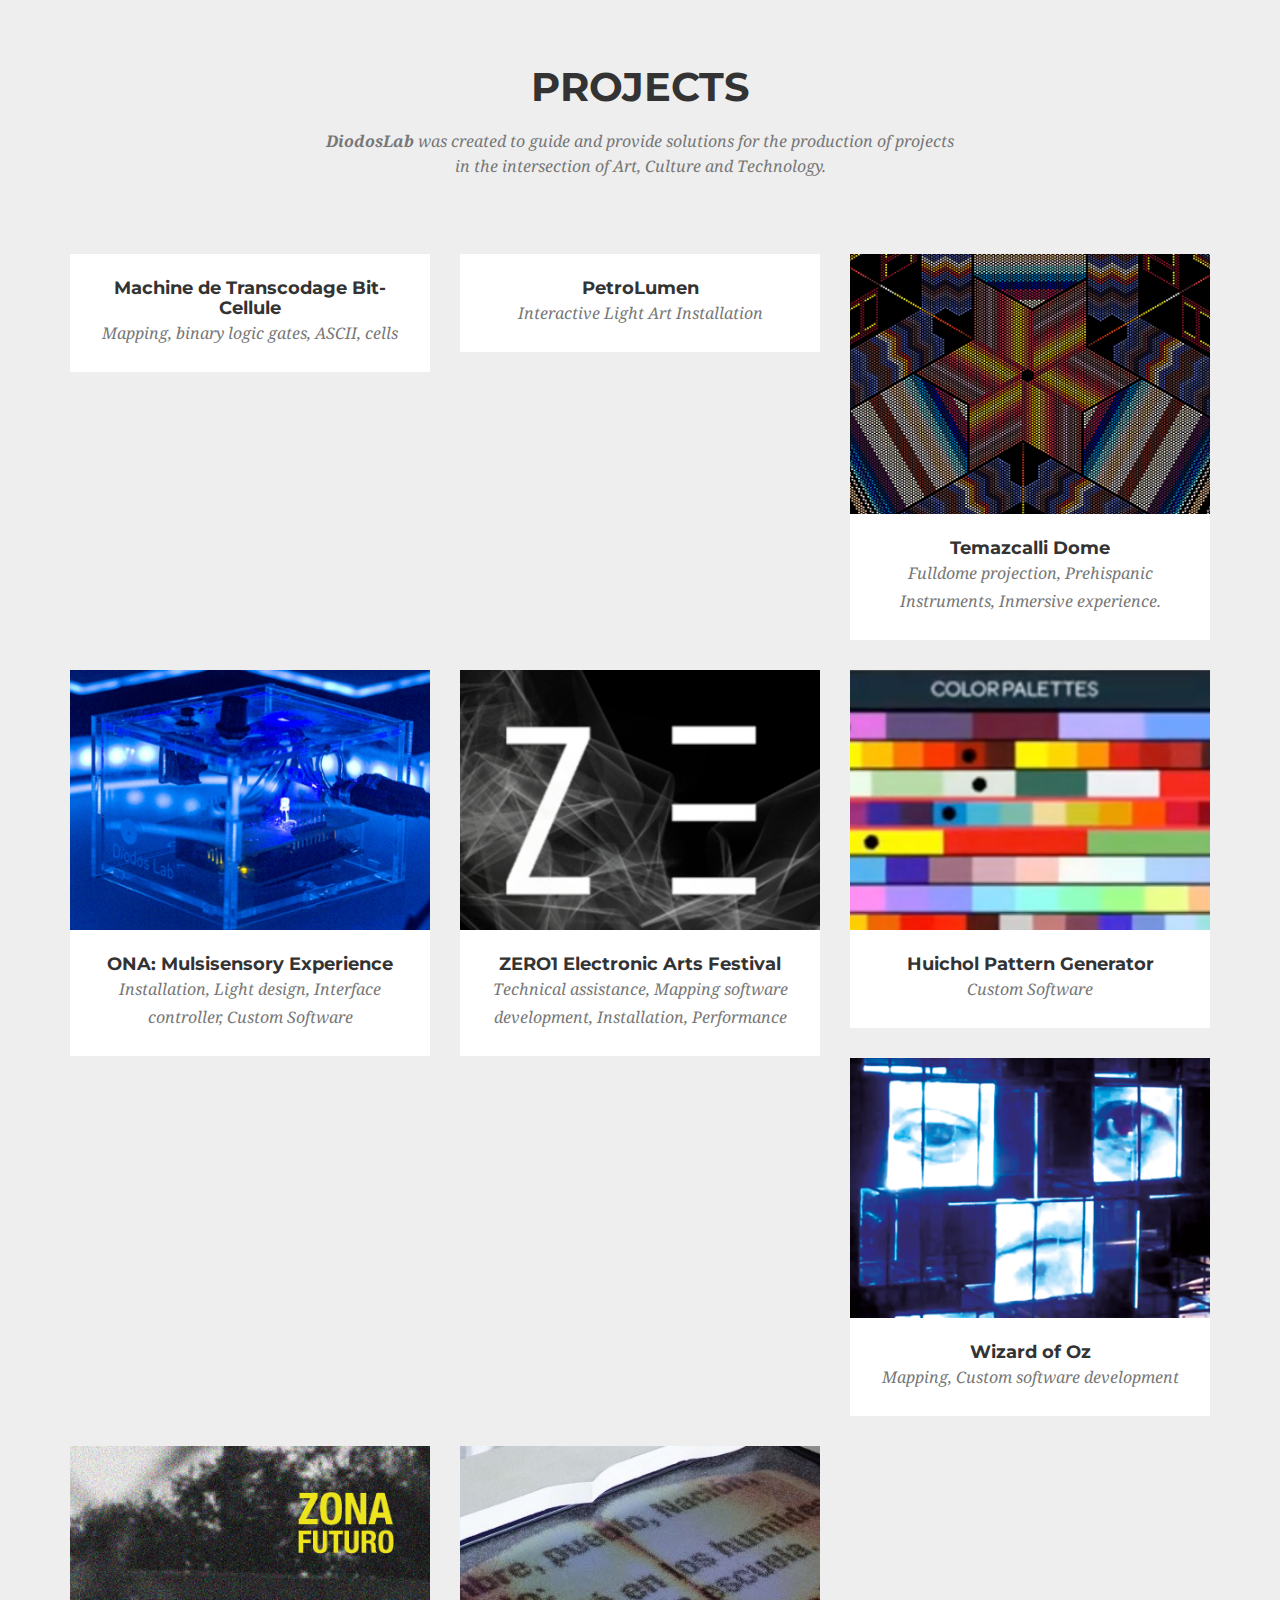
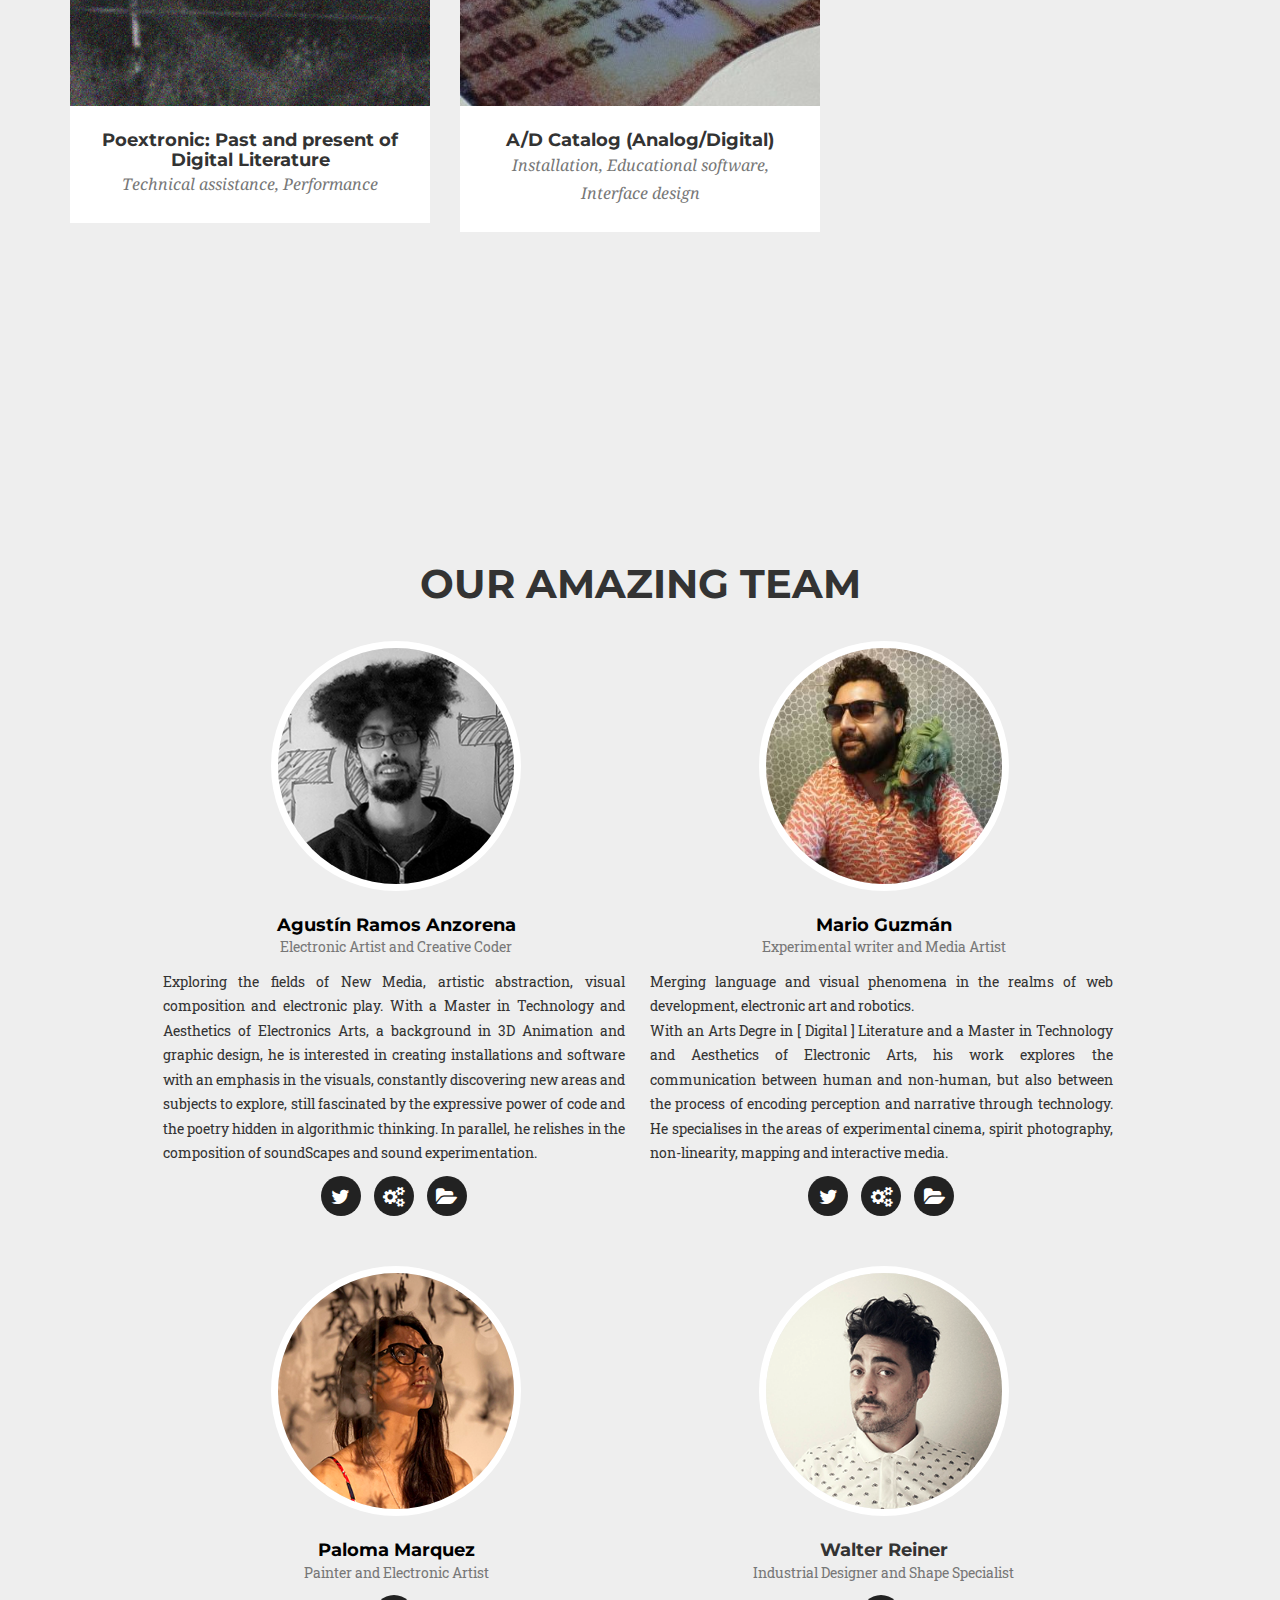
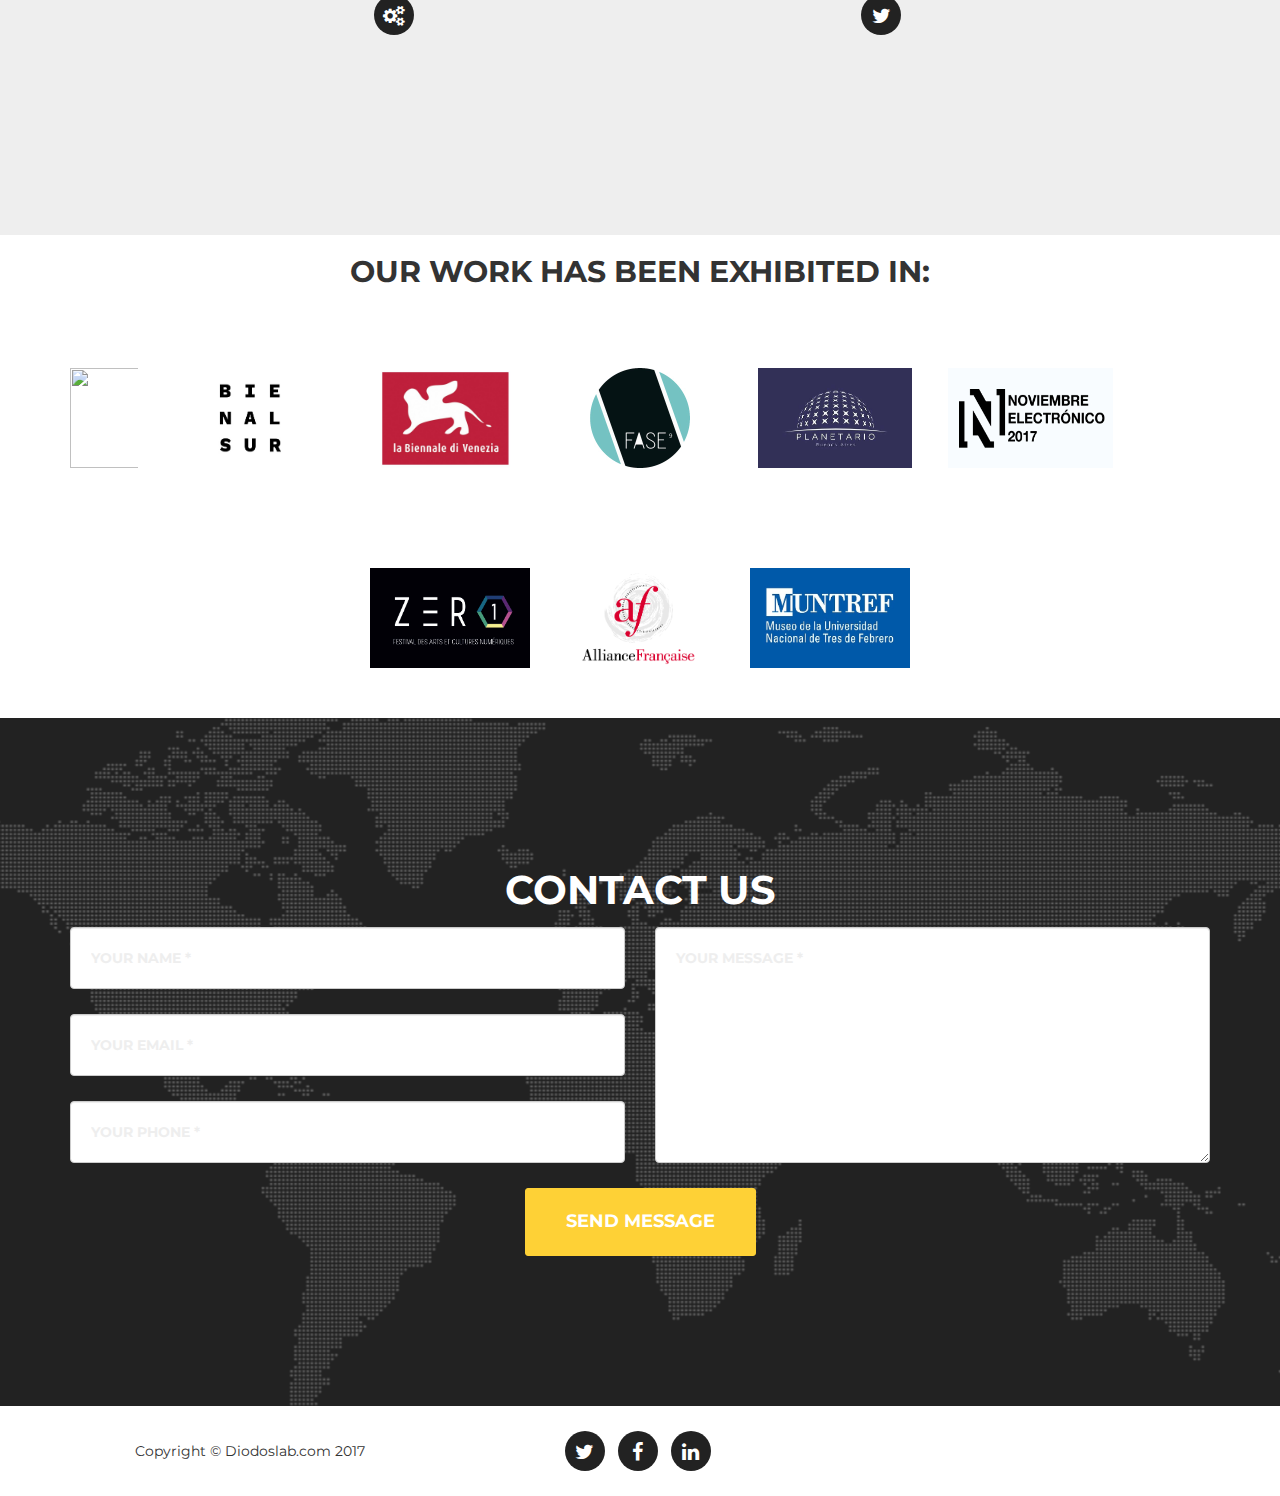
==== commit 1775ed35: "Merge branch 'master' of https://github.com/marioguzzzman/diodoslab" ====
--- a/index.html
+++ b/index.html
@@ -223,7 +223,7 @@
                 <i class="fa fa-plus fa-3x"></i>
               </div>
             </div>
-            <img src="img/portfolio/temazcalli/temazcalli_1.png" class="img-responsive" alt="">
+            <img src="img/portfolio/bitcelule/bitcelule_0.jpg" class="img-responsive" alt="">
           </a>
           <div class="portfolio-caption">
             <h4>Machine de Transcodage Bit-Cellule</h4>
@@ -1043,13 +1043,16 @@
                 <br><br><br>
 
                 <br>
-                <img class="img-responsive img-centered" src="img/portfolio/poextronica/zonafuturoposter.jpg" alt="">
+                <img class="img-responsive img-centered" src="img/portfolio/bitcelule/bitcelule_1.jpg" alt="">
 
                 <p class="lead text-muted text-justify">The artwork is an audioVisual exploration of representations related to the substrate of computation and its evolution into ever-digitally-mediated organic cells.
 From binary light and logic gates that undergo the complexity of discrete agent simulation, to ASCII-defined cellular forms, the House of Henri II is transformed into a transcoding machine that signals the inauguration of the most important Electronic Arts Festival in La Rochelle, France.</p>
 
 
-                <img class="img-responsive img-centered" src="img/portfolio/poextronica/banner_peoxtronica_2.jpg" alt="">
+                <img class="img-responsive img-centered" src="img/portfolio/bitcelule/bitcelule_2.jpg" alt="">
+                <br>
+
+                <img class="img-responsive img-centered" src="img/portfolio/bitcelule/bitcelule_3.jpg" alt="">
                 <br>
 
                 <h5 class="text-justify">Exhibitions</h5>
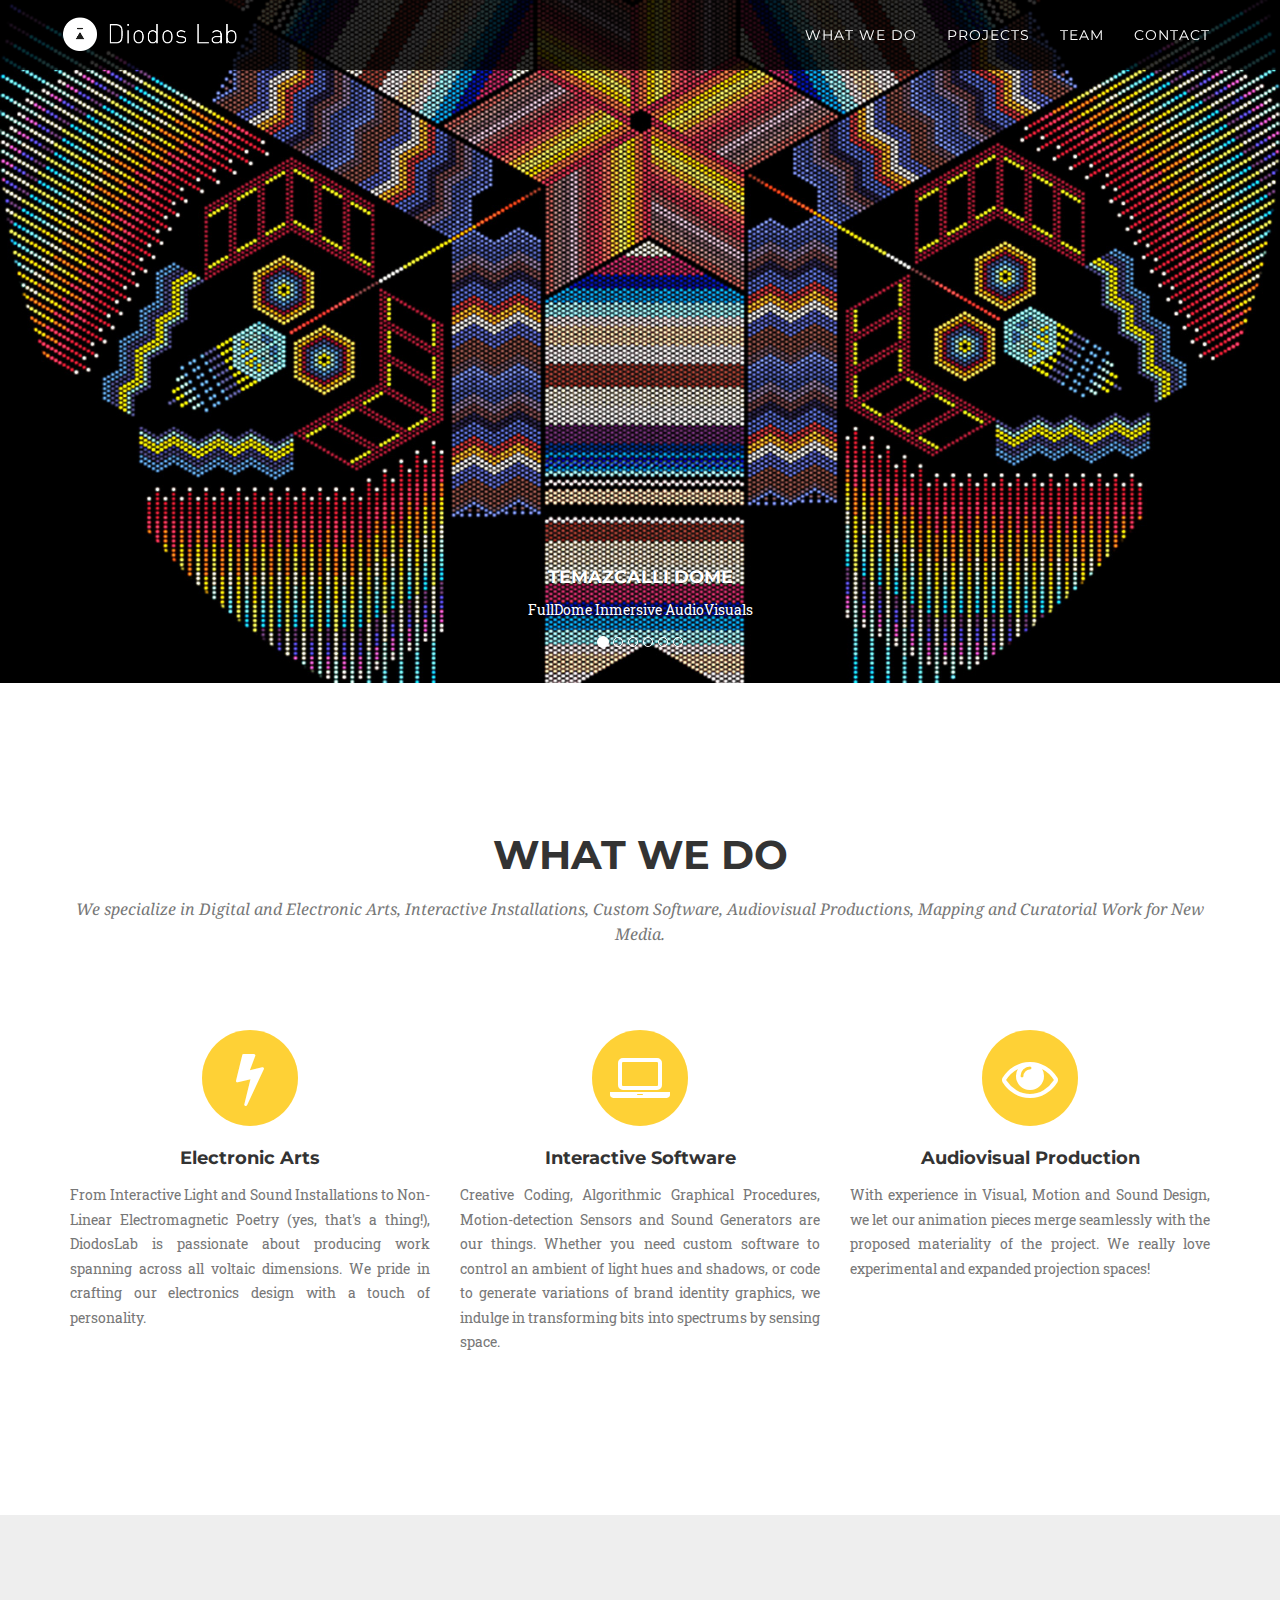
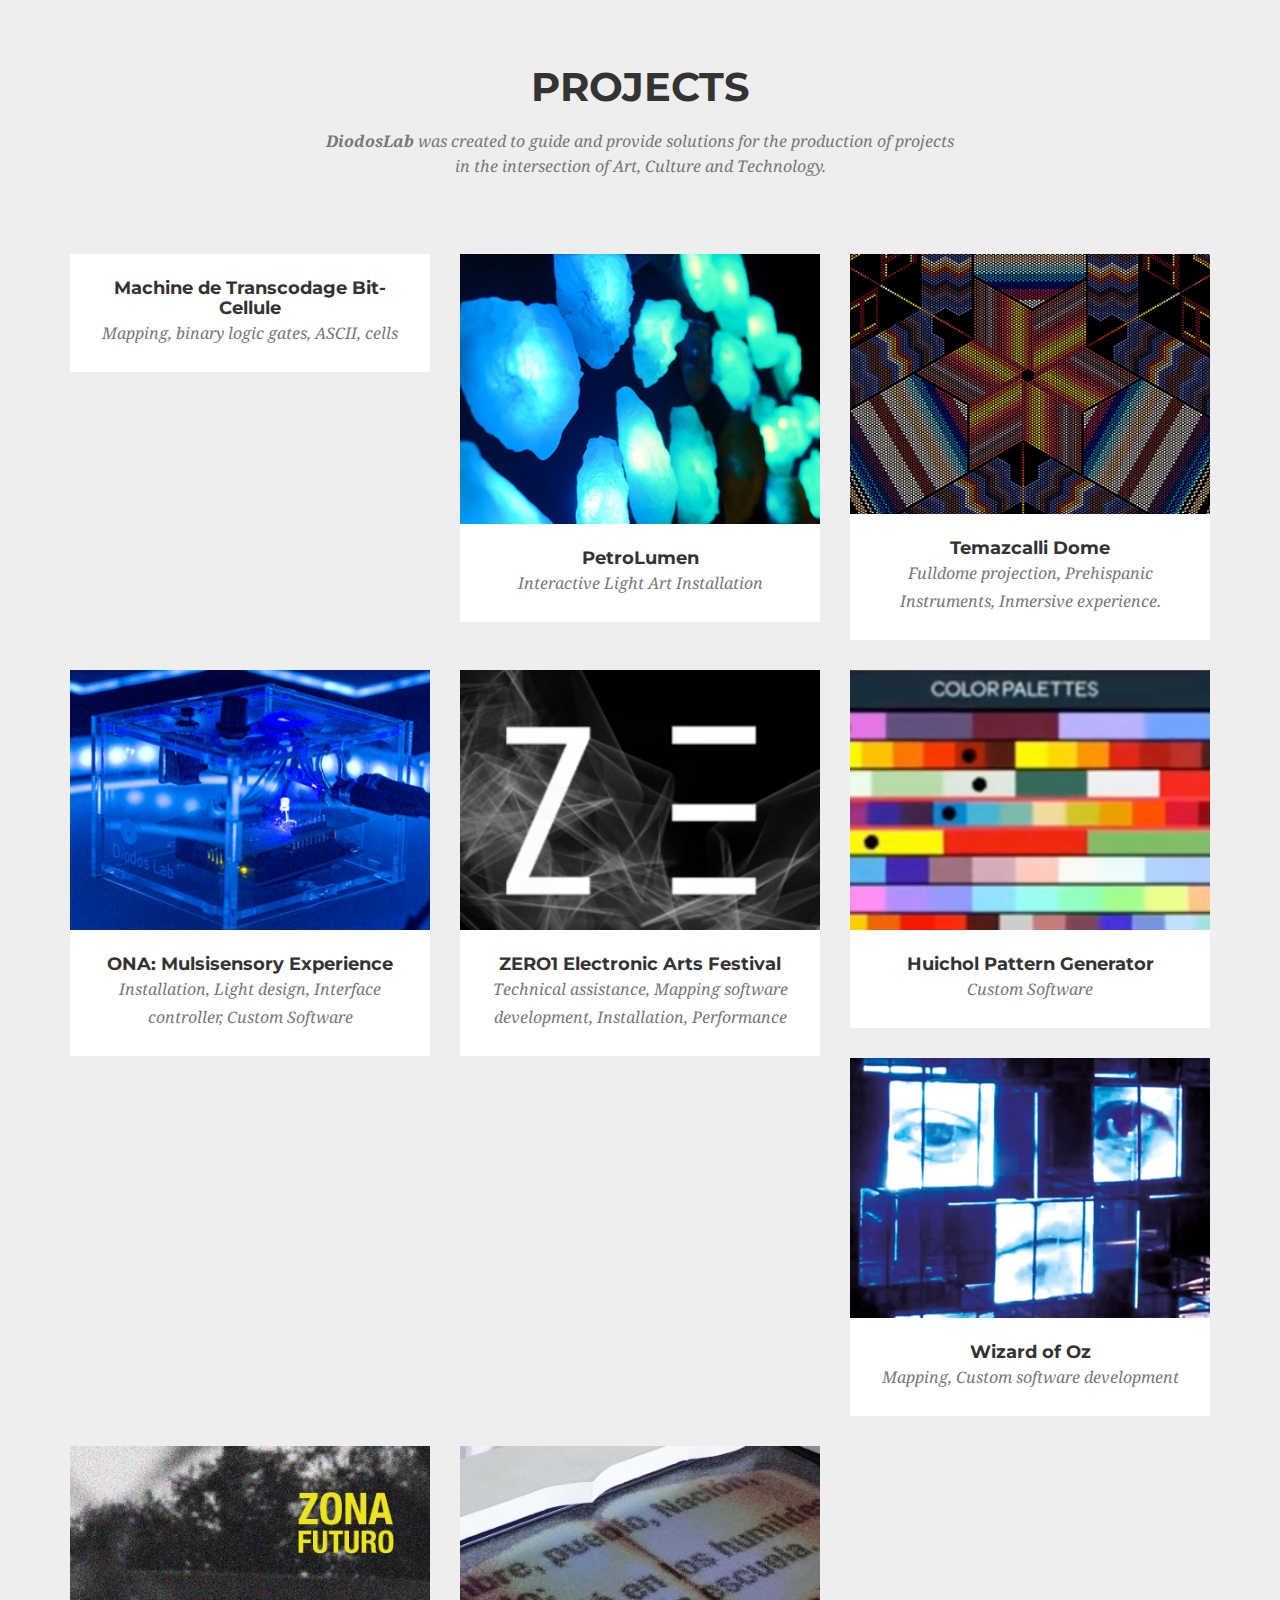
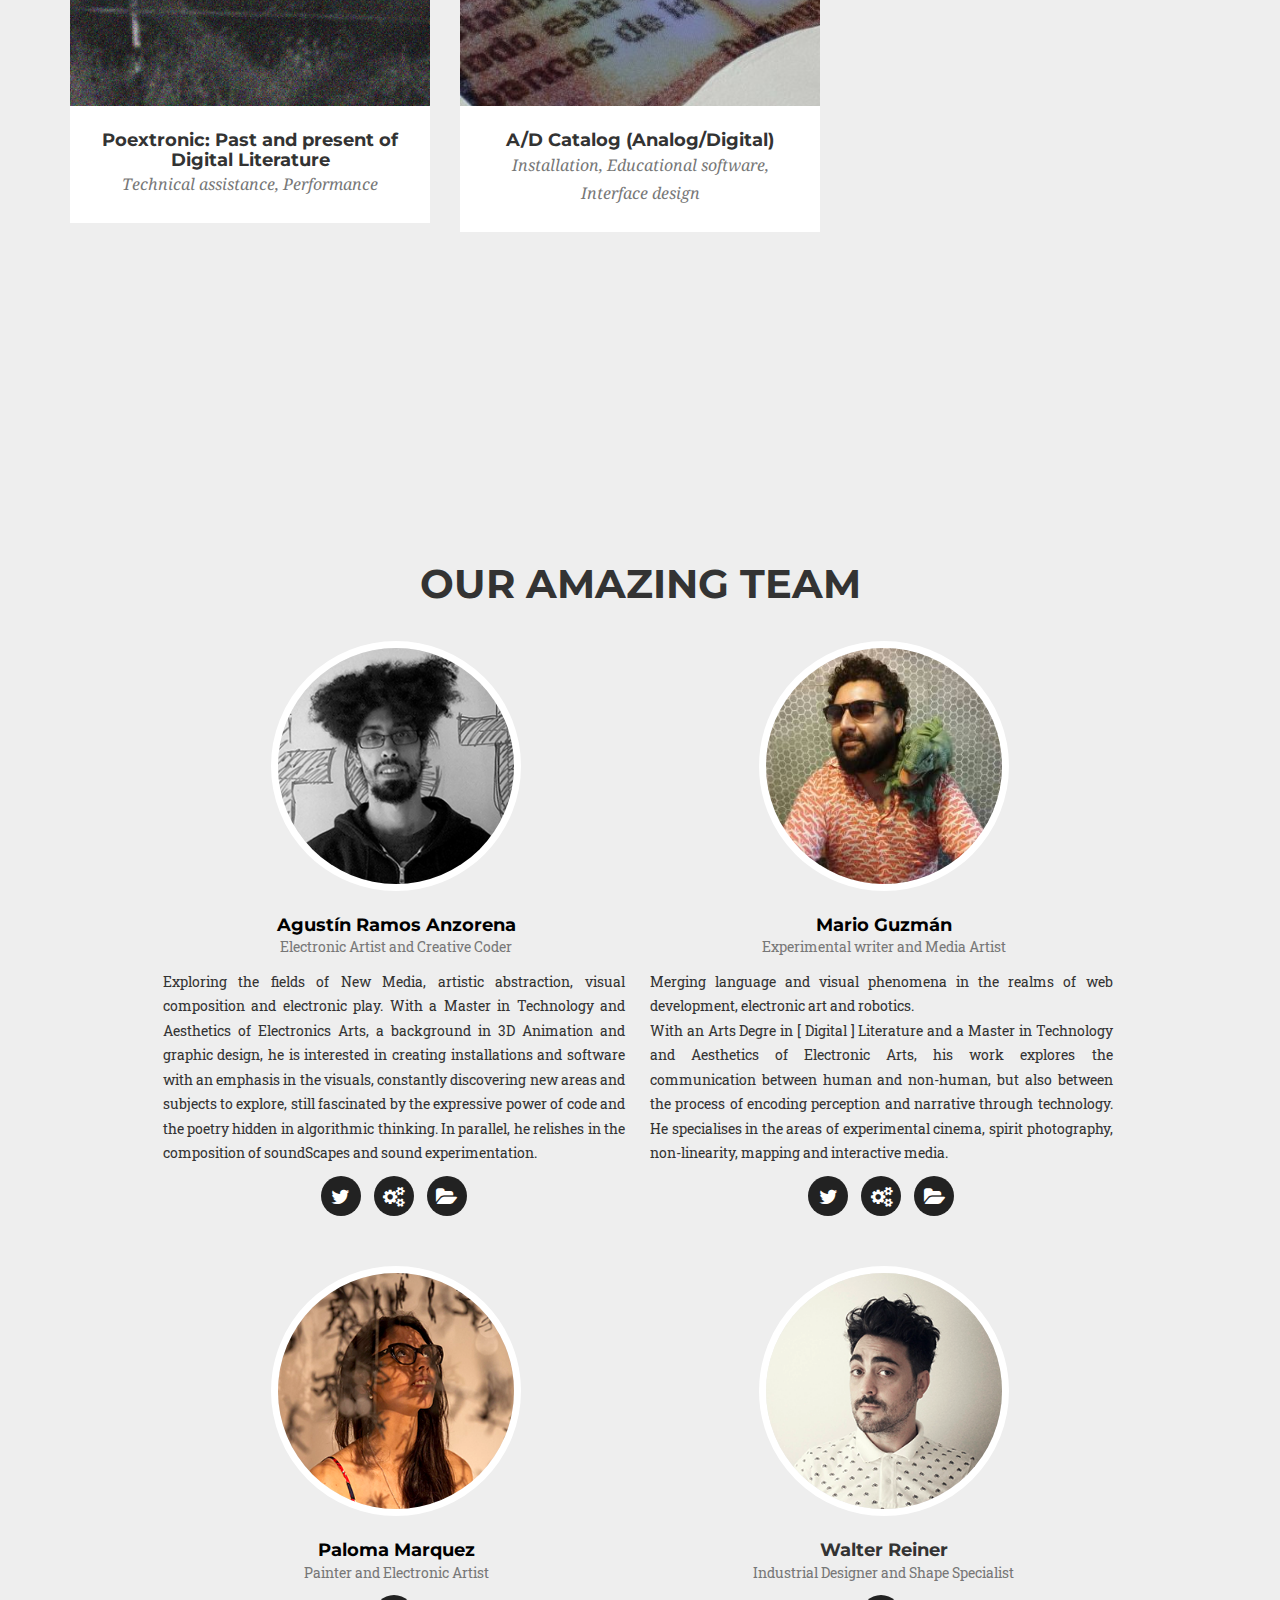
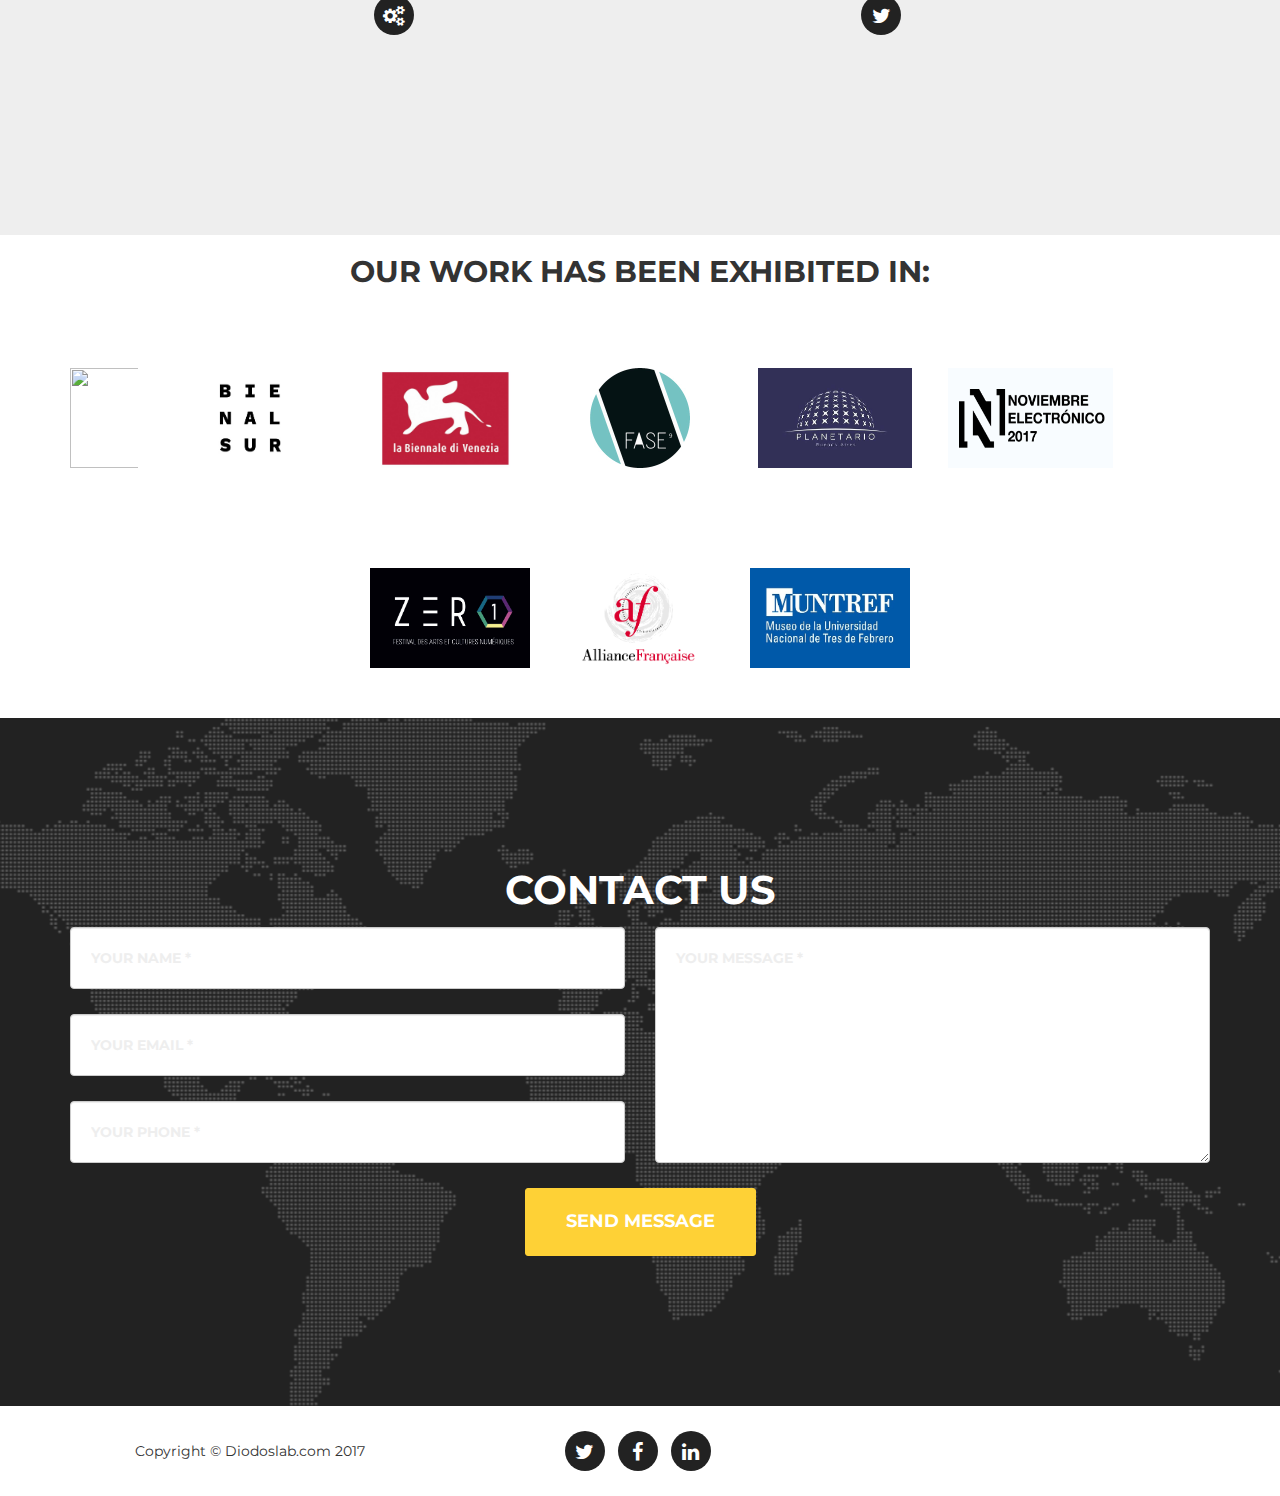
==== commit bf6afa16: "Fix PetroLumen modal link" ====
--- a/index.html
+++ b/index.html
@@ -232,7 +232,7 @@
         </div>
 
         <div class="col-md-4 col-sm-6 portfolio-item">
-          <a href="#portfolioModal1" class="portfolio-link" data-toggle="modal">
+          <a href="#portfolioModal8" class="portfolio-link" data-toggle="modal">
             <div class="portfolio-hover">
               <div class="portfolio-hover-content">
                 <i class="fa fa-plus fa-3x"></i>
